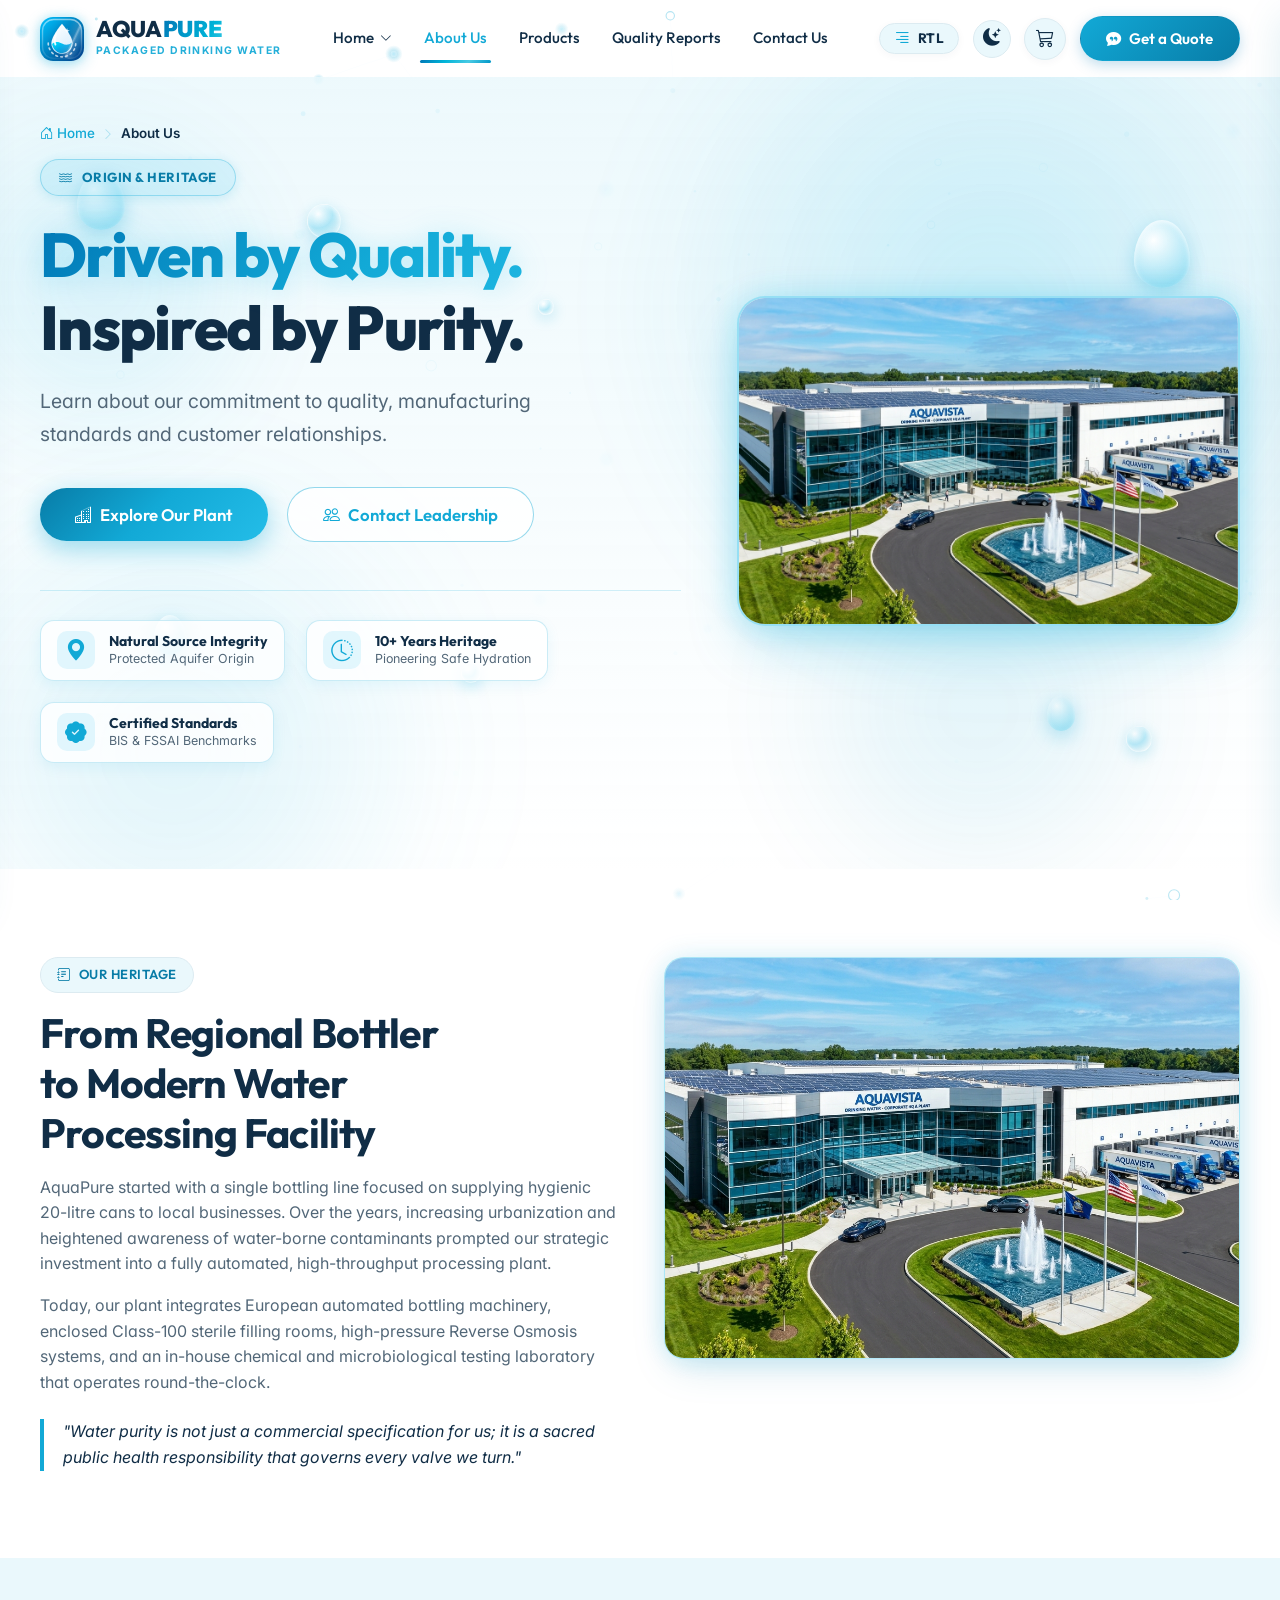
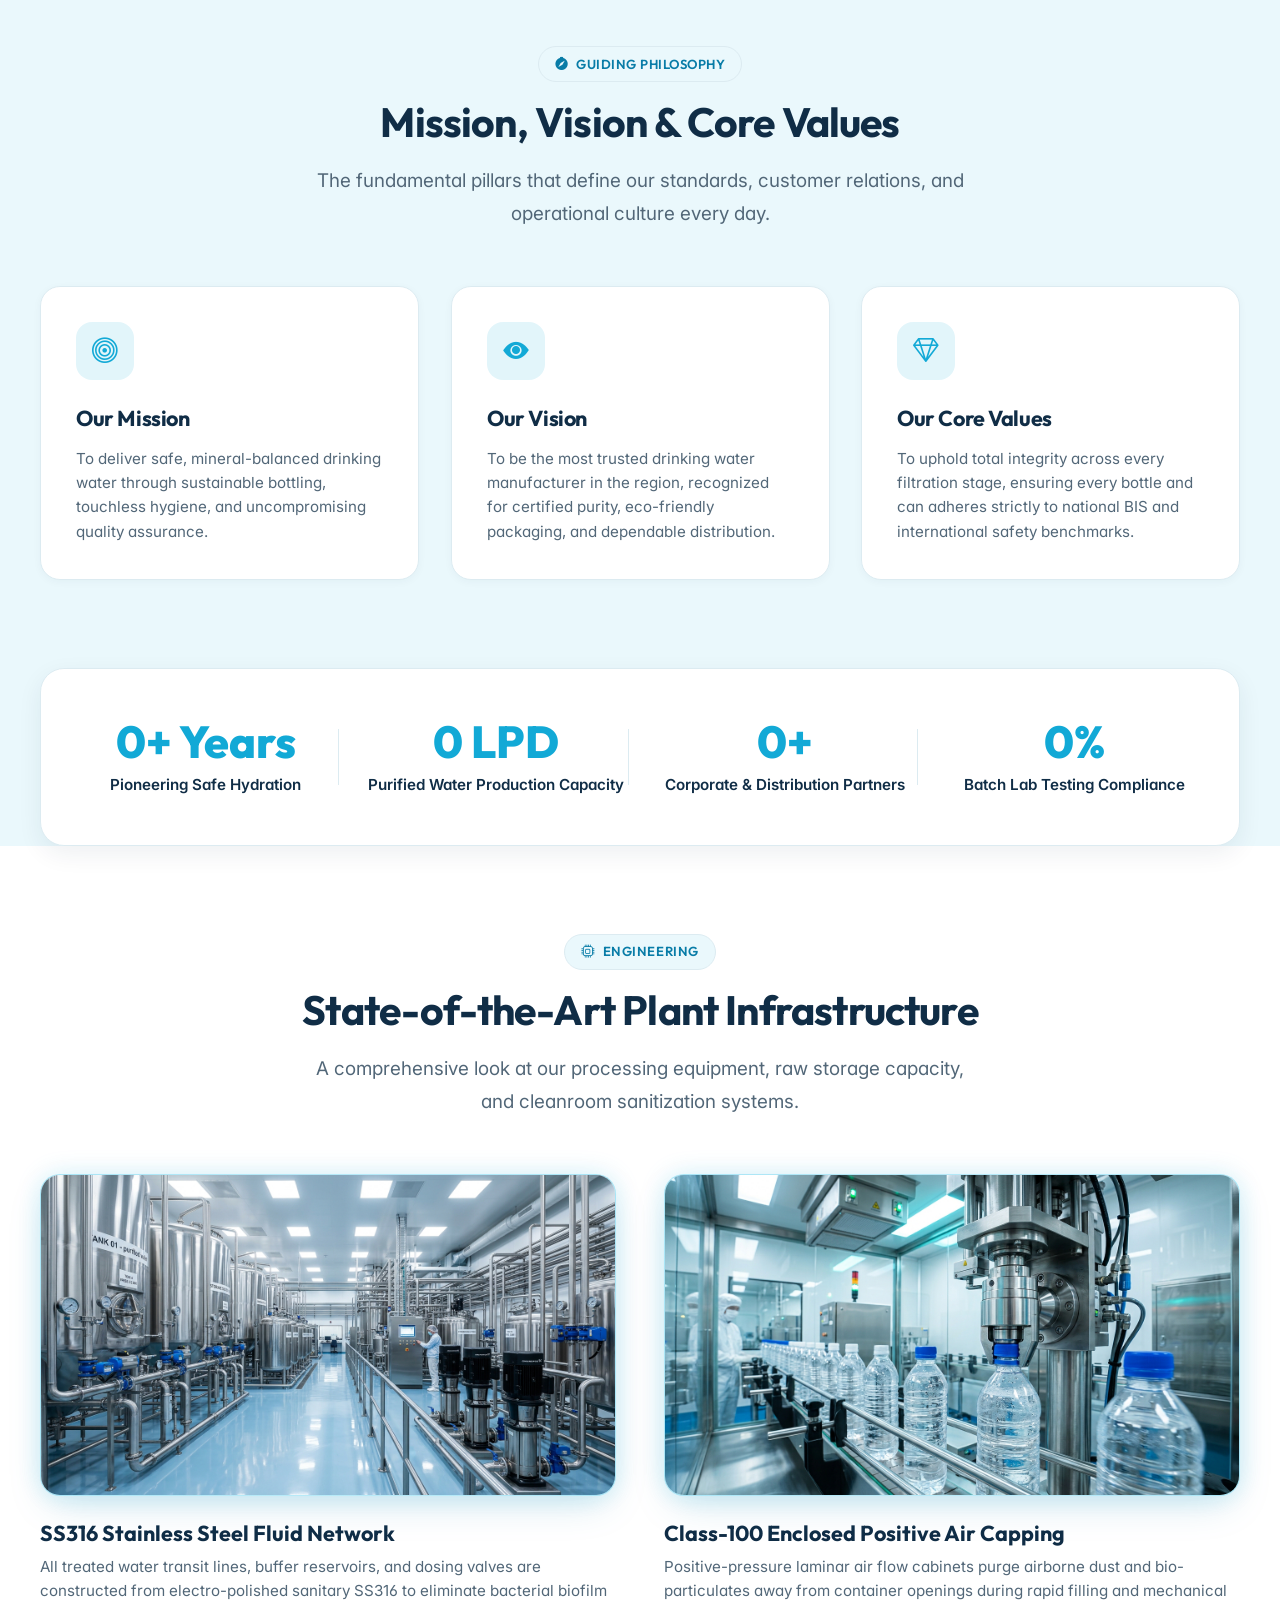
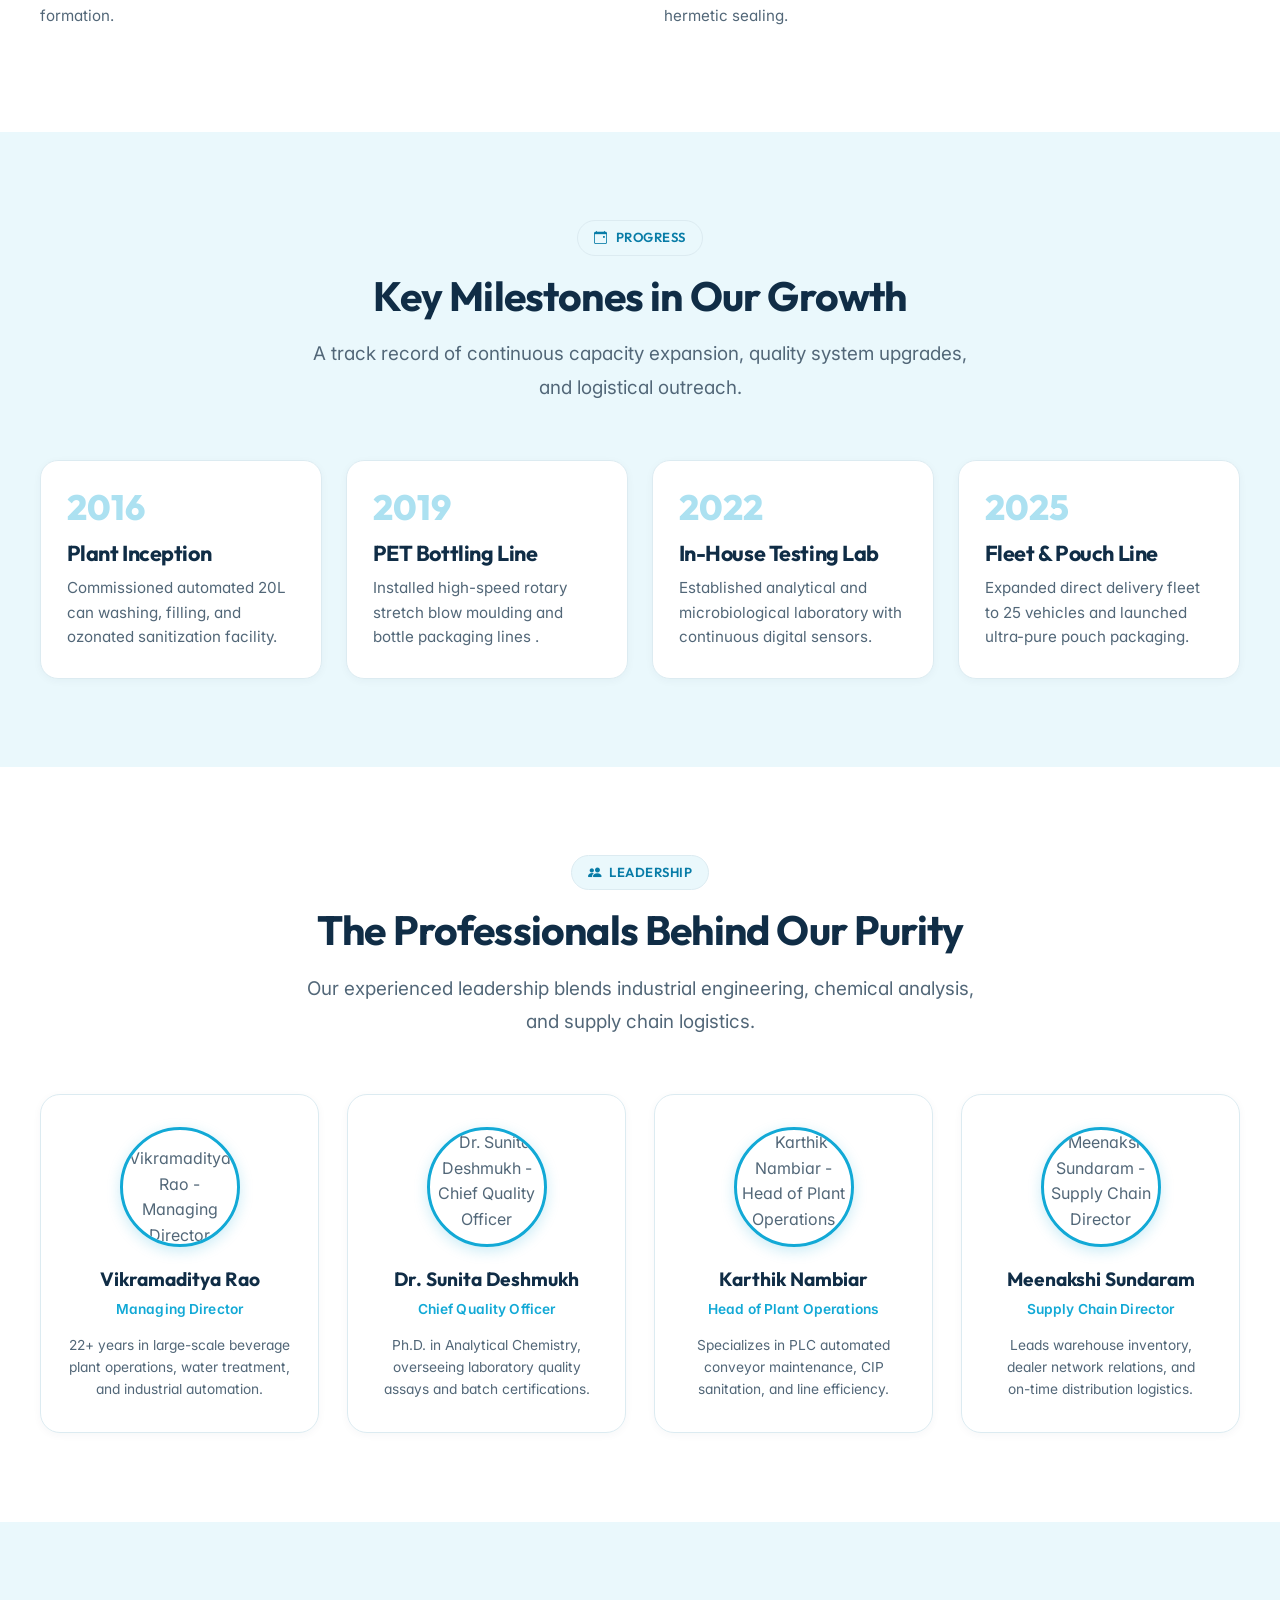
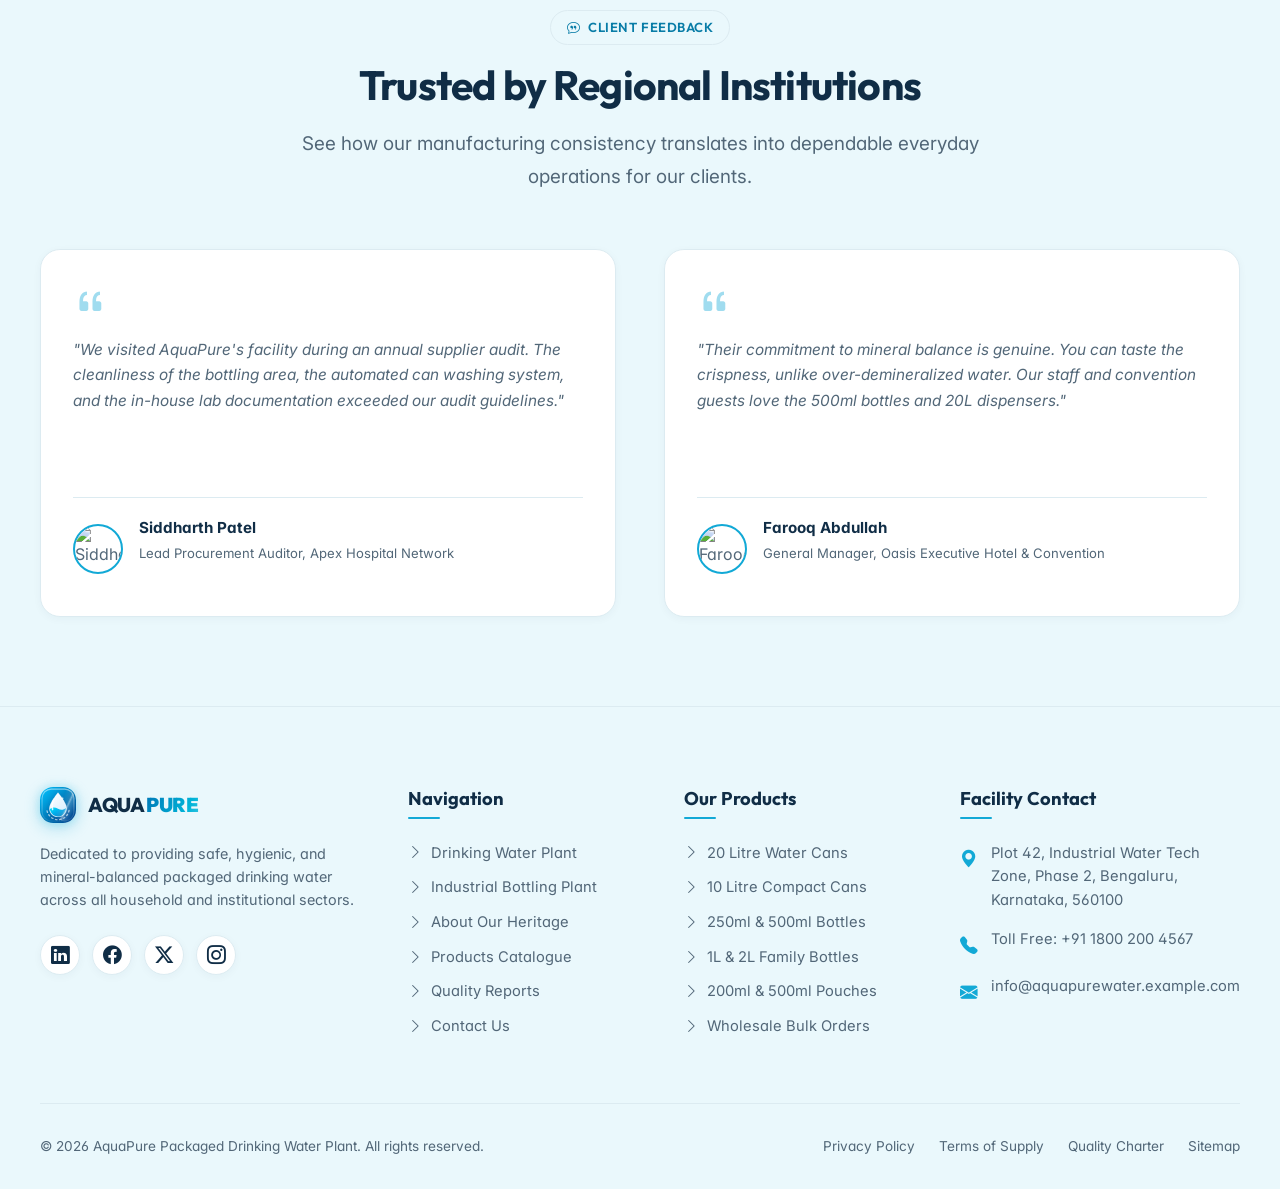
==== about.html @ 3aa9e53b "Initial commit - Packaged Drinking Water Plant" ====
<!DOCTYPE html>
<html lang="en" dir="ltr" data-theme="light">
<head>
  <!-- Character Encoding & Responsive Viewport -->
  <meta charset="UTF-8">
  <meta name="viewport" content="width=device-width, initial-scale=1.0">

  <!-- Primary Meta Tags -->
  <title>About Us | AquaPure Packaged Drinking Water Plant & Leadership</title>
  <meta name="title" content="About Us | AquaPure Packaged Drinking Water Plant & Leadership">
  <meta name="description" content="Learn about AquaPure's journey, commitment to pure water, our leadership team, advanced plant infrastructure, and certified quality standards.">
  <meta name="keywords" content="about aquapure, drinking water plant story, water purification infrastructure, water quality team, water bottling company">
  <meta name="author" content="AquaPure Packaged Drinking Water">
  <meta name="robots" content="index, follow, max-image-preview:large, max-snippet:-1, max-video-preview:-1">
  <meta name="theme-color" content="#0077b6">

  <!-- Canonical URL -->
  <link rel="canonical" href="https://www.aquapurewater.example.com/about.html">

  <!-- Favicon & Icons -->
  <link rel="icon" type="image/svg+xml" href="assets/images/logo-icon.svg">
  <link rel="apple-touch-icon" href="assets/images/logo-icon.svg">

  <!-- Resource Hints for Performance Optimization -->
  <link rel="preconnect" href="https://cdn.jsdelivr.net" crossorigin>
  <link rel="preconnect" href="https://images.unsplash.com" crossorigin>
  <link rel="dns-prefetch" href="https://cdn.jsdelivr.net">
  <link rel="dns-prefetch" href="https://images.unsplash.com">

  <!-- Open Graph / Facebook Protocol -->
  <meta property="og:type" content="website">
  <meta property="og:site_name" content="AquaPure">
  <meta property="og:locale" content="en_US">
  <meta property="og:url" content="https://www.aquapurewater.example.com/about.html">
  <meta property="og:title" content="About Us | AquaPure Packaged Drinking Water Plant">
  <meta property="og:description" content="Discover our history, mission, leadership, and state-of-the-art water purification facility.">
  <meta property="og:image" content="assets/images/protected-aquifer-origin.jpg">
  <meta property="og:image:width" content="1200">
  <meta property="og:image:height" content="630">
  <meta property="og:image:alt" content="AquaPure Plant Leadership and Purification Facility">

  <!-- Twitter Card Protocol -->
  <meta name="twitter:card" content="summary_large_image">
  <meta name="twitter:site" content="@AquaPureWater">
  <meta name="twitter:title" content="About Us | AquaPure Packaged Drinking Water Plant">
  <meta name="twitter:description" content="Discover our history, mission, leadership, and state-of-the-art water purification facility.">
  <meta name="twitter:image" content="assets/images/protected-aquifer-origin.jpg">
  <meta name="twitter:image:alt" content="AquaPure Plant Leadership and Purification Facility">

  <!-- Bootstrap Icons CDN -->
  <link rel="stylesheet" href="https://cdn.jsdelivr.net/npm/bootstrap-icons@1.11.3/font/bootstrap-icons.min.css">

    <!-- Google Fonts: Outfit & Plus Jakarta Sans -->
  <link rel="preconnect" href="https://fonts.googleapis.com">
  <link rel="preconnect" href="https://fonts.gstatic.com" crossorigin>
  <link rel="stylesheet" href="https://fonts.googleapis.com/css2?family=Inter:wght@400;500;600;700&family=Outfit:wght@400;500;600;700;800;900&family=Plus+Jakarta+Sans:wght@400;500;600;700;800&display=swap">

  <!-- Custom Stylesheets -->
  <link rel="stylesheet" href="assets/css/themes.css">
  <link rel="stylesheet" href="assets/css/style.css?v=4.7">
  <link rel="stylesheet" href="assets/css/typography.css">
  <link rel="stylesheet" href="assets/css/animations.css">
  <link rel="stylesheet" href="assets/css/hero-animations.css?v=2.5">
  <link rel="stylesheet" href="assets/css/responsive.css?v=3.5">
  <link rel="stylesheet" href="assets/css/background-particles.css">

  <!-- Schema.org JSON-LD Structured Data Graph -->
  <script type="application/ld+json">
  {
    "@context": "https://schema.org",
    "@graph": [
      {
        "@type": "AboutPage",
        "@id": "https://www.aquapurewater.example.com/about.html#webpage",
        "url": "https://www.aquapurewater.example.com/about.html",
        "name": "About AquaPure Packaged Drinking Water Plant",
        "description": "AquaPure corporate history, water purification values, leadership team, and plant infrastructure.",
        "mainEntity": {
          "@type": "Organization",
          "name": "AquaPure Packaged Drinking Water Plant",
          "url": "https://www.aquapurewater.example.com",
          "foundingDate": "2018",
          "telephone": "+91-98765-43210"
        }
      },
      {
        "@type": "BreadcrumbList",
        "itemListElement": [
          {
            "@type": "ListItem",
            "position": 1,
            "name": "Home",
            "item": "https://www.aquapurewater.example.com/index.html"
          },
          {
            "@type": "ListItem",
            "position": 2,
            "name": "About Us",
            "item": "https://www.aquapurewater.example.com/about.html"
          }
        ]
      }
    ]
  }
  </script>
</head>
<body>

  <!-- Accessible Skip Link -->
  <a href="#mainContent" class="skip-to-content">Skip to main content</a>

  <!-- Premium Animated Water & Floating Dot Background Canvas -->
  <canvas id="bgParticlesCanvas" class="bg-particles-canvas" aria-hidden="true"></canvas>

  <!-- Sticky Header & Navigation -->
  <header class="site-header" id="siteHeader">
    <div class="container navbar">
      <!-- Brand Logo -->
      <a href="index.html" class="brand-logo" aria-label="AquaPure Home">
        <img src="assets/images/logo-icon.svg" alt="AquaPure Logo" class="brand-logo-emblem" width="44" height="44" decoding="async">
        <div class="brand-text">
          <span class="brand-name">AQUA<span>PURE</span></span>
          <span class="brand-tagline">PACKAGED DRINKING WATER</span>
        </div>
      </a>

      <!-- Desktop Navigation Menu -->
      <nav aria-label="Primary Navigation">
        <ul class="nav-menu">
          <li class="nav-item dropdown">
            <a href="index.html" class="nav-link dropdown-toggle" aria-haspopup="true" aria-expanded="false">
              Home <i class="bi bi-chevron-down"></i>
            </a>
            <ul class="dropdown-menu">
              <li>
                <a href="index.html" class="dropdown-item">
                  <i class="bi bi-droplet-fill"></i> Drinking Water Plant
                </a>
              </li>
              <li>
                <a href="home-2.html" class="dropdown-item">
                  <i class="bi bi-building-gear"></i> Industrial Bottling Plant
                </a>
              </li>
            </ul>
          </li>
          <li class="nav-item"><a href="about.html" class="nav-link active">About Us</a></li>
          <li class="nav-item">
            <a href="products.html" class="nav-link">Products</a>
          </li>
          <li class="nav-item"><a href="quality-reports.html" class="nav-link">Quality Reports</a></li>
          <li class="nav-item"><a href="contact.html" class="nav-link">Contact Us</a></li>
        </ul>
      </nav>

      <!-- Nav Controls: Theme, Language, Get a Quote -->
      <div class="nav-actions">
                        <!-- RTL Direction Toggle Button -->
        <button type="button" class="rtl-toggle-btn" aria-label="Toggle Direction: Right to Left (RTL)" title="Right to Left (RTL)">
          <i class="bi bi-text-right dir-icon"></i>
          <span class="dir-label">RTL</span>
        </button>

        <button type="button" class="theme-toggle-btn" aria-label="Toggle Theme" title="Toggle Light/Dark Theme">
          <i class="bi bi-moon-stars-fill"></i>
        </button>

        <!-- Cart Button -->
        <button type="button" class="cart-btn" id="cartToggleBtn" aria-label="View Shopping Cart" title="Shopping Cart">
          <i class="bi bi-cart3"></i>
          <span class="cart-badge">0</span>
        </button>

        <button type="button" class="btn btn-primary" data-modal-open="#quoteModal">
          <i class="bi bi-chat-quote-fill"></i> Get a Quote
        </button>

        <button type="button" class="mobile-nav-toggle" aria-label="Open Navigation Menu" aria-expanded="false">
          <i class="bi bi-list"></i>
        </button>
      </div>
    </div>
  </header>

  <!-- Mobile Navigation Drawer Overlay -->
  <div class="mobile-drawer-overlay"></div>

  <!-- Mobile Drawer -->
  <aside class="mobile-drawer" aria-label="Mobile Navigation Drawer">
    <div class="mobile-drawer-header">
      <div class="brand-logo">
        <img src="assets/images/logo-icon.svg" alt="AquaPure Logo" class="brand-logo-emblem" width="34" height="34" style="width:34px; height:34px;" decoding="async">
        <span class="brand-name" style="font-size:1.15rem;">AQUA<span>PURE</span></span>
      </div>
      <button type="button" class="close-drawer-btn" aria-label="Close Navigation Menu"><i class="bi bi-x-lg"></i></button>
    </div>

    <ul class="mobile-menu-list">
      <li>
        <a href="#" class="mobile-nav-link mobile-submenu-toggle">
          Home <i class="bi bi-chevron-down"></i>
        </a>
        <ul class="mobile-submenu">
          <li class="mobile-submenu-item"><a href="index.html">Drinking Water Plant</a></li>
          <li class="mobile-submenu-item"><a href="home-2.html">Industrial Bottling Plant</a></li>
        </ul>
      </li>
      <li><a href="about.html" class="mobile-nav-link active">About Us</a></li>
      <li><a href="products.html" class="mobile-nav-link">Products</a></li>
      <li><a href="quality-reports.html" class="mobile-nav-link">Quality Reports</a></li>
      <li><a href="contact.html" class="mobile-nav-link">Contact Us</a></li>
    </ul>

    <div class="mobile-drawer-footer">
      <button type="button" class="btn btn-primary" data-modal-open="#quoteModal" style="width:100%;">
        <i class="bi bi-chat-quote-fill"></i> Request Quote
      </button>
    </div>
  </aside>

  <!-- MAIN CONTENT -->
  <main id="mainContent">

    <!-- About Hero Banner -->
    <section class="hero-section" aria-label="About Us Header">
      <!-- Water Droplets floating background -->
      <div class="hero-droplets-bg" aria-hidden="true">
        <div class="droplet droplet-1"></div>
        <div class="droplet droplet-2"></div>
        <div class="droplet droplet-3"></div>
        <div class="droplet droplet-4"></div>
      </div>
      <div class="container hero-grid">
        <div class="hero-content reveal-left">
          <nav class="breadcrumb-nav" aria-label="Breadcrumb">
            <ol class="breadcrumb-list">
              <li class="breadcrumb-item"><a href="index.html"><i class="bi bi-house-door" aria-hidden="true"></i> Home</a></li>
              <li class="breadcrumb-separator" aria-hidden="true"><i class="bi bi-chevron-right"></i></li>
              <li class="breadcrumb-item" aria-current="page">About Us</li>
            </ol>
          </nav>

          <div class="badge-pill">
            <i class="bi bi-water"></i> Origin &amp; Heritage
          </div>
          <h1 class="hero-title">
            <span class="aqua-gradient">Driven by Quality.&lrm;</span><br>
            Inspired by Purity.&lrm;
          </h1>
          <p class="hero-description">
            Learn about our commitment to quality, manufacturing standards and customer relationships.&lrm;
          </p>

          <div class="hero-actions">
            <a href="#plantInfrastructure" class="btn btn-primary btn-lg">
              <i class="bi bi-buildings"></i> Explore Our Plant
            </a>
            <a href="contact.html" class="btn btn-outline btn-lg">
              <i class="bi bi-people"></i> Contact Leadership
            </a>
          </div>

          <div class="hero-badges-row">
            <div class="hero-badge-item">
              <i class="bi bi-geo-alt-fill"></i>
              <div class="hero-badge-text">
                <strong>Natural Source Integrity</strong>
                <span>Protected Aquifer Origin</span>
              </div>
            </div>
            <div class="hero-badge-item">
              <i class="bi bi-clock-history"></i>
              <div class="hero-badge-text">
                <strong>10+ Years Heritage</strong>
                <span>Pioneering Safe Hydration</span>
              </div>
            </div>
            <div class="hero-badge-item">
              <i class="bi bi-patch-check-fill"></i>
              <div class="hero-badge-text">
                <strong>Certified Standards</strong>
                <span>BIS &amp; FSSAI Benchmarks</span>
              </div>
            </div>
          </div>
        </div>

        <div class="hero-visual reveal-right">
          <div class="hero-visual-card">
            <img src="assets/images/modern-water-processing-facility.jpg" 
                 alt="AquaPure modern automated cleanroom water purification and production facility" 
                 class="hero-img" 
                 width="600" 
                 height="460" 
                 loading="eager" 
                 fetchpriority="high" 
                 decoding="async">
          </div>
        </div>
      </div>
    </section>

    <!-- Company Story & History -->
    <section class="section" aria-label="Our Story">
      <div class="container">
        <div class="grid-2">
          <div class="reveal-left">
            <div class="badge-pill">
              <i class="bi bi-journal-text"></i> Our Heritage
            </div>
            <h2 class="section-title">From Regional Bottler to Modern Water Processing Facility</h2>
            <p>
              AquaPure started with a single bottling line focused on supplying hygienic 20-litre cans to local businesses. Over the years, increasing urbanization and heightened awareness of water-borne contaminants prompted our strategic investment into a fully automated, high-throughput processing plant.
            </p>
            <p>
              Today, our plant integrates European automated bottling machinery, enclosed Class-100 sterile filling rooms, high-pressure Reverse Osmosis systems, and an in-house chemical and microbiological testing laboratory that operates round-the-clock.
            </p>
            <div style="border-inline-start:4px solid var(--primary-blue); padding-inline-start:1.2rem; margin-top:1.5rem; font-style:italic; color:var(--heading);">
              "Water purity is not just a commercial specification for us; it is a sacred public health responsibility that governs every valve we turn."
            </div>
          </div>

          <div class="reveal-right">
            <div class="img-glow-card">
              <img src="assets/images/modern-water-processing-facility.jpg" 
                   alt="AquaPure modern automated water processing plant facility and distribution headquarters" 
                   loading="lazy" 
                   style="width:100%; height:400px; object-fit:cover; object-position:center;" decoding="async">
            </div>
          </div>
        </div>
      </div>
    </section>

    <!-- Mission, Vision & Core Values -->
    <section class="section section-secondary" aria-label="Mission and Values">
      <div class="container">
        <div class="section-title-wrap">
          <div class="badge-pill">
            <i class="bi bi-compass-fill"></i> Guiding Philosophy
          </div>
          <h2 class="section-title">Mission, Vision & Core Values</h2>
          <p class="section-subtitle">
            The fundamental pillars that define our standards, customer relations, and operational culture every day.
          </p>
        </div>

        <div class="grid-3">
          <div class="card reveal-up">
            <div class="card-icon"><i class="bi bi-bullseye"></i></div>
            <h3 class="card-title">Our Mission</h3>
            <p class="card-desc">To deliver safe, mineral-balanced drinking water through sustainable bottling, touchless hygiene, and uncompromising quality assurance.</p>
          </div>
          <div class="card reveal-up">
            <div class="card-icon"><i class="bi bi-eye-fill"></i></div>
            <h3 class="card-title">Our Vision</h3>
            <p class="card-desc">To be the most trusted drinking water manufacturer in the region, recognized for certified purity, eco-friendly packaging, and dependable distribution.</p>
          </div>
          <div class="card reveal-up">
            <div class="card-icon"><i class="bi bi-gem"></i></div>
            <h3 class="card-title">Our Core Values</h3>
            <p class="card-desc">To uphold total integrity across every filtration stage, ensuring every bottle and can adheres strictly to national BIS and international safety benchmarks.</p>
          </div>
        </div>
      </div>
    </section>

    <!-- Quantitative Operational Statistics -->
    <section class="section-secondary py-50" aria-label="Operational Metrics">
      <div class="container">
        <div class="stats-strip reveal-up">
          <div class="stat-item">
            <div class="stat-number" data-count="10" data-suffix="+ Years">0+ Years</div>
            <div class="stat-label">Pioneering Safe Hydration</div>
          </div>
          <div class="stat-item">
            <div class="stat-number" data-count="250000" data-suffix=" LPD">0 LPD</div>
            <div class="stat-label">Purified Water Production Capacity</div>
          </div>
          <div class="stat-item">
            <div class="stat-number" data-count="1200" data-suffix="+">0+</div>
            <div class="stat-label">Corporate & Distribution Partners</div>
          </div>
          <div class="stat-item">
            <div class="stat-number" data-count="100" data-suffix="%">0%</div>
            <div class="stat-label">Batch Lab Testing Compliance</div>
          </div>
        </div>
      </div>
    </section>

    <!-- Manufacturing Infrastructure Showcase -->
    <section class="section" id="plantInfrastructure" aria-label="Plant Infrastructure" style="scroll-margin-top:80px;">
      <div class="container">
        <div class="section-title-wrap">
          <div class="badge-pill">
            <i class="bi bi-cpu"></i> Engineering
          </div>
          <h2 class="section-title">State-of-the-Art Plant Infrastructure</h2>
          <p class="section-subtitle">
            A comprehensive look at our processing equipment, raw storage capacity, and cleanroom sanitization systems.
          </p>
        </div>

        <div class="grid-2">
          <div class="reveal-left">
            <div class="img-glow-card" style="margin-bottom:1.5rem;">
              <img src="assets/images/ss316-sanitary-fluid-network.jpg" 
                   alt="Electro-polished SS316 stainless steel storage tanks, sanitary fluid handling pumps, and valve manifold" 
                   loading="lazy" 
                   style="width:100%; height:320px; object-fit:cover; object-position:center;" decoding="async">
            </div>
            <h3 style="font-size:1.35rem; margin-bottom:0.5rem;">SS316 Stainless Steel Fluid Network</h3>
            <p style="font-size:0.95rem; color:var(--body-text);">All treated water transit lines, buffer reservoirs, and dosing valves are constructed from electro-polished sanitary SS316 to eliminate bacterial biofilm formation.</p>
          </div>

          <div class="reveal-right">
            <div class="img-glow-card" style="margin-bottom:1.5rem;">
              <img src="assets/images/class-100-cleanroom-capping.jpg" 
                   alt="Class-100 positive-pressure laminar airflow cleanroom enclosure with robotic precision bottle capping head" 
                   loading="lazy" 
                   style="width:100%; height:320px; object-fit:cover; object-position:center;" decoding="async">
            </div>
            <h3 style="font-size:1.35rem; margin-bottom:0.5rem;">Class-100 Enclosed Positive Air Capping</h3>
            <p style="font-size:0.95rem; color:var(--body-text);">Positive-pressure laminar air flow cabinets purge airborne dust and bio-particulates away from container openings during rapid filling and mechanical hermetic sealing.</p>
          </div>
        </div>
      </div>
    </section>

    <!-- Company Milestones Timeline -->
    <section class="section section-secondary" aria-label="Company Milestones">
      <div class="container">
        <div class="section-title-wrap">
          <div class="badge-pill">
            <i class="bi bi-calendar-event"></i> Progress
          </div>
          <h2 class="section-title">Key Milestones in Our Growth</h2>
          <p class="section-subtitle">
            A track record of continuous capacity expansion, quality system upgrades, and logistical outreach.
          </p>
        </div>

        <div class="process-grid milestone-grid">
          <div class="process-card reveal-up">
            <div class="process-number">2016</div>
            <h4>Plant Inception</h4>
            <p>Commissioned automated 20L can washing, filling, and ozonated sanitization facility.</p>
          </div>
          <div class="process-card reveal-up">
            <div class="process-number">2019</div>
            <h4>PET Bottling Line</h4>
            <p>Installed high-speed rotary stretch blow moulding and bottle packaging lines .</p>
          </div>
          <div class="process-card reveal-up">
            <div class="process-number">2022</div>
            <h4>In-House Testing Lab</h4>
            <p>Established analytical and microbiological laboratory with continuous digital sensors.</p>
          </div>
          <div class="process-card reveal-up">
            <div class="process-number">2025</div>
            <h4>Fleet & Pouch Line</h4>
            <p>Expanded direct delivery fleet to 25 vehicles and launched ultra-pure pouch packaging.</p>
          </div>
        </div>
      </div>
    </section>

    <!-- Management & Leadership Team Profiles -->
    <section class="section" aria-label="Leadership Team">
      <div class="container">
        <div class="section-title-wrap">
          <div class="badge-pill">
            <i class="bi bi-people-fill"></i> Leadership
          </div>
          <h2 class="section-title">The Professionals Behind Our Purity</h2>
          <p class="section-subtitle">
            Our experienced leadership blends industrial engineering, chemical analysis, and supply chain logistics.
          </p>
        </div>

        <div class="grid-4">
          <!-- Leader 1 -->
          <div class="card reveal-up" style="text-align:center; padding:2rem 1.35rem;">
            <div style="width:120px; height:120px; border-radius:50%; overflow:hidden; margin-inline:auto; margin-bottom:1.25rem; border:3px solid var(--primary-blue); box-shadow:0 4px 14px rgba(18, 169, 214, 0.22); flex-shrink:0;">
              <img src="https://images.unsplash.com/photo-1560250097-0b93528c311a?auto=format&fit=crop&w=400&q=80" 
                   alt="Vikramaditya Rao - Managing Director" 
                   style="width:100%; height:100%; object-fit:cover;" 
                   loading="lazy" decoding="async">
            </div>
            <h3 style="font-size:1.2rem; font-weight:700; margin-bottom:0.35rem; line-height:1.25; min-height:1.5rem;">Vikramaditya Rao</h3>
            <span style="font-size:0.86rem; color:var(--primary-blue); font-weight:600; display:flex; align-items:center; justify-content:center; min-height:1.5rem; margin-bottom:0.85rem; letter-spacing:0.01em;">Managing Director</span>
            <p style="font-size:0.86rem; line-height:1.6; color:var(--body-text); margin:0; text-wrap:balance;">22+ years in large-scale beverage plant operations, water treatment, and industrial automation.</p>
          </div>

          <!-- Leader 2 -->
          <div class="card reveal-up" style="text-align:center; padding:2rem 1.35rem;">
            <div style="width:120px; height:120px; border-radius:50%; overflow:hidden; margin-inline:auto; margin-bottom:1.25rem; border:3px solid var(--primary-blue); box-shadow:0 4px 14px rgba(18, 169, 214, 0.22); flex-shrink:0;">
              <img src="https://images.unsplash.com/photo-1573497019940-1c28c88b4f3e?auto=format&fit=crop&w=400&q=80" 
                   alt="Dr. Sunita Deshmukh - Chief Quality Officer" 
                   style="width:100%; height:100%; object-fit:cover;" 
                   loading="lazy" decoding="async">
            </div>
            <h3 style="font-size:1.2rem; font-weight:700; margin-bottom:0.35rem; line-height:1.25; min-height:1.5rem;">Dr. Sunita Deshmukh</h3>
            <span style="font-size:0.86rem; color:var(--primary-blue); font-weight:600; display:flex; align-items:center; justify-content:center; min-height:1.5rem; margin-bottom:0.85rem; letter-spacing:0.01em;">Chief Quality Officer</span>
            <p style="font-size:0.86rem; line-height:1.6; color:var(--body-text); margin:0; text-wrap:balance;">Ph.D. in Analytical Chemistry, overseeing laboratory quality assays and batch certifications.</p>
          </div>

          <!-- Leader 3 -->
          <div class="card reveal-up" style="text-align:center; padding:2rem 1.35rem;">
            <div style="width:120px; height:120px; border-radius:50%; overflow:hidden; margin-inline:auto; margin-bottom:1.25rem; border:3px solid var(--primary-blue); box-shadow:0 4px 14px rgba(18, 169, 214, 0.22); flex-shrink:0;">
              <img src="https://images.unsplash.com/photo-1519085360753-af0119f7cbe7?auto=format&fit=crop&w=400&q=80" 
                   alt="Karthik Nambiar - Head of Plant Operations" 
                   style="width:100%; height:100%; object-fit:cover;" 
                   loading="lazy" decoding="async">
            </div>
            <h3 style="font-size:1.2rem; font-weight:700; margin-bottom:0.35rem; line-height:1.25; min-height:1.5rem;">Karthik Nambiar</h3>
            <span style="font-size:0.86rem; color:var(--primary-blue); font-weight:600; display:flex; align-items:center; justify-content:center; min-height:1.5rem; margin-bottom:0.85rem; letter-spacing:0.01em;">Head of Plant Operations</span>
            <p style="font-size:0.86rem; line-height:1.6; color:var(--body-text); margin:0; text-wrap:balance;">Specializes in PLC automated conveyor maintenance, CIP sanitation, and line efficiency.</p>
          </div>

          <!-- Leader 4 -->
          <div class="card reveal-up" style="text-align:center; padding:2rem 1.35rem;">
            <div style="width:120px; height:120px; border-radius:50%; overflow:hidden; margin-inline:auto; margin-bottom:1.25rem; border:3px solid var(--primary-blue); box-shadow:0 4px 14px rgba(18, 169, 214, 0.22); flex-shrink:0;">
              <img src="https://images.unsplash.com/photo-1580489944761-15a19d654956?auto=format&fit=crop&w=400&q=80" 
                   alt="Meenakshi Sundaram - Supply Chain Director" 
                   style="width:100%; height:100%; object-fit:cover;" 
                   loading="lazy" decoding="async">
            </div>
            <h3 style="font-size:1.2rem; font-weight:700; margin-bottom:0.35rem; line-height:1.25; min-height:1.5rem;">Meenakshi Sundaram</h3>
            <span style="font-size:0.86rem; color:var(--primary-blue); font-weight:600; display:flex; align-items:center; justify-content:center; min-height:1.5rem; margin-bottom:0.85rem; letter-spacing:0.01em;">Supply Chain Director</span>
            <p style="font-size:0.86rem; line-height:1.6; color:var(--body-text); margin:0; text-wrap:balance;">Leads warehouse inventory, dealer network relations, and on-time distribution logistics.</p>
          </div>
        </div>
      </div>
    </section>

    <!-- Customer Testimonials -->
    <section class="section section-secondary" aria-label="Customer Testimonials">
      <div class="container">
        <div class="section-title-wrap">
          <div class="badge-pill">
            <i class="bi bi-chat-quote"></i> Client Feedback
          </div>
          <h2 class="section-title">Trusted by Regional Institutions</h2>
          <p class="section-subtitle">
            See how our manufacturing consistency translates into dependable everyday operations for our clients.
          </p>
        </div>

        <div class="grid-2">
          <div class="testimonial-card reveal-up">
            <i class="bi bi-quote quote-icon"></i>
            <p class="testimonial-text">
              "We visited AquaPure's facility during an annual supplier audit. The cleanliness of the bottling area, the automated can washing system, and the in-house lab documentation exceeded our audit guidelines."
            </p>
            <div class="testimonial-author">
              <img src="https://images.unsplash.com/photo-1500648767791-00dcc994a43e?auto=format&fit=crop&w=200&q=80" 
                   alt="Siddharth Patel - Lead Procurement Auditor" 
                   class="author-avatar" 
                   loading="lazy" decoding="async">
              <div class="author-info">
                <strong>Siddharth Patel</strong>
                <span>Lead Procurement Auditor, Apex Hospital Network</span>
              </div>
            </div>
          </div>

          <div class="testimonial-card reveal-up">
            <i class="bi bi-quote quote-icon"></i>
            <p class="testimonial-text">
              "Their commitment to mineral balance is genuine. You can taste the crispness, unlike over-demineralized water. Our staff and convention guests love the 500ml bottles and 20L dispensers."
            </p>
            <div class="testimonial-author">
              <img src="https://images.unsplash.com/photo-1472099645785-5658abf4ff4e?auto=format&fit=crop&w=200&q=80" 
                   alt="Farooq Abdullah - General Manager" 
                   class="author-avatar" 
                   loading="lazy" decoding="async">
              <div class="author-info">
                <strong>Farooq Abdullah</strong>
                <span>General Manager, Oasis Executive Hotel & Convention</span>
              </div>
            </div>
          </div>
        </div>
      </div>
    </section>
  </main>

  <!-- Reusable Site Footer -->
  <footer class="site-footer">
    <div class="container">
      <div class="footer-grid">
        <div class="footer-col">
          <a href="index.html" class="brand-logo" style="margin-bottom:1.2rem;">
            <img src="assets/images/logo-icon.svg" alt="AquaPure Logo" class="brand-logo-emblem" width="36" height="36" style="width:36px; height:36px;" decoding="async">
            <span class="brand-name" style="font-size:1.25rem;">AQUA<span>PURE</span></span>
          </a>
          <p style="font-size:0.9rem; line-height:1.6; margin-bottom:1.5rem;">
            Dedicated to providing safe, hygienic, and mineral-balanced packaged drinking water across all household and institutional sectors.
          </p>
          <div class="footer-social-links">
            <a href="https://www.linkedin.com" target="_blank" rel="noopener noreferrer" class="social-icon-btn linkedin" aria-label="LinkedIn" title="Follow us on LinkedIn"><i class="bi bi-linkedin"></i></a>
            <a href="https://www.facebook.com" target="_blank" rel="noopener noreferrer" class="social-icon-btn facebook" aria-label="Facebook" title="Follow us on Facebook"><i class="bi bi-facebook"></i></a>
            <a href="https://x.com" target="_blank" rel="noopener noreferrer" class="social-icon-btn x" aria-label="X (Twitter)" title="Follow us on X"><i class="bi bi-twitter-x"></i></a>
            <a href="https://www.instagram.com" target="_blank" rel="noopener noreferrer" class="social-icon-btn instagram" aria-label="Instagram" title="Follow us on Instagram"><i class="bi bi-instagram"></i></a>
          </div>
        </div>

        <div class="footer-col">
          <h4>Navigation</h4>
          <ul class="footer-links">
            <li><a href="index.html"><i class="bi bi-chevron-right"></i> Drinking Water Plant</a></li>
            <li><a href="home-2.html"><i class="bi bi-chevron-right"></i> Industrial Bottling Plant</a></li>
            <li><a href="about.html"><i class="bi bi-chevron-right"></i> About Our Heritage</a></li>
            <li><a href="products.html"><i class="bi bi-chevron-right"></i> Products Catalogue</a></li>
            <li><a href="quality-reports.html"><i class="bi bi-chevron-right"></i> Quality Reports</a></li>
            <li><a href="contact.html"><i class="bi bi-chevron-right"></i> Contact Us</a></li>
          </ul>
        </div>

        <div class="footer-col">
          <h4>Our Products</h4>
          <ul class="footer-links">
            <li><a href="water-cans.html#can20L"><i class="bi bi-chevron-right"></i> 20 Litre Water Cans</a></li>
            <li><a href="water-cans.html#can10L"><i class="bi bi-chevron-right"></i> 10 Litre Compact Cans</a></li>
            <li><a href="water-bottles.html#bottles250-500"><i class="bi bi-chevron-right"></i> 250ml &amp; 500ml Bottles</a></li>
            <li><a href="water-bottles.html#bottles1L-2L"><i class="bi bi-chevron-right"></i> 1L &amp; 2L Family Bottles</a></li>
            <li><a href="water-pouches.html#pouchesSection"><i class="bi bi-chevron-right"></i> 200ml &amp; 500ml Pouches</a></li>
            <li><a href="contact.html#distributorForm"><i class="bi bi-chevron-right"></i> Wholesale Bulk Orders</a></li>
          </ul>
        </div>

        <div class="footer-col">
          <h4>Facility Contact</h4>
          <ul class="footer-contact-list">
            <li class="footer-contact-item">
              <i class="bi bi-geo-alt-fill"></i>
              <span>Plot 42, Industrial Water Tech Zone, Phase 2, Bengaluru, Karnataka, 560100</span>
            </li>
            <li class="footer-contact-item">
              <i class="bi bi-telephone-fill"></i>
              <span>Toll Free: +91 1800 200 4567</span>
            </li>
            <li class="footer-contact-item">
              <i class="bi bi-envelope-fill"></i>
              <span>info@aquapurewater.example.com</span>
            </li>
          </ul>
        </div>
      </div>

      <div class="footer-bottom">
        <div>&copy; 2026 AquaPure Packaged Drinking Water Plant. All rights reserved.</div>
        <div class="footer-legal-links">
          <a href="privacy-policy.html">Privacy Policy</a>
          <a href="terms.html">Terms of Supply</a>
          <a href="quality-reports.html#qualityCharter">Quality Charter</a>
          <a href="products.html">Sitemap</a>
        </div>
      </div>
    </div>
  </footer>

  <!-- Floating Back to Top Button -->
  <button type="button" class="back-to-top" aria-label="Back to Top"><i class="bi bi-arrow-up"></i></button>

  <!-- Quote Request Modal -->
  <div class="modal-overlay" id="quoteModal" role="dialog" aria-modal="true" aria-labelledby="modalTitle">
    <div class="modal-card">
      <button type="button" class="modal-close-btn" data-modal-close aria-label="Close Modal"><i class="bi bi-x-lg"></i></button>
      <div class="modal-header">
        <div class="badge-pill" style="margin-bottom:0.4rem;"><i class="bi bi-chat-quote-fill"></i> Quick Request</div>
        <h3 class="modal-title" id="modalTitle">Request Quote</h3>
        <p style="font-size:0.88rem; color:var(--body-text); margin:0;">Submit your details to receive an itemized quote.</p>
      </div>

      <form class="validated-form" novalidate>
        <div class="form-alert success" role="alert"><i class="bi bi-check-circle-fill"></i> <span>Request logged! Note: Backend integration required for email dispatch.</span></div>
        <div class="form-alert error" role="alert"><i class="bi bi-exclamation-triangle-fill"></i> <span>Please check the required fields.</span></div>

        <div class="form-group">
          <label class="form-label" for="aboutQuoteName">Full Name <span class="required-star">*</span></label>
          <input type="text" id="aboutQuoteName" class="form-control" placeholder="Your Full Name" required>
          <div class="invalid-feedback">Full name is required.</div>
        </div>

        <div class="form-group">
          <label class="form-label" for="aboutQuotePhone">Phone (10 Digits) <span class="required-star">*</span></label>
          <input type="tel" id="aboutQuotePhone" name="phone" class="form-control" placeholder="10-digit Mobile Number" required>
          <div class="invalid-feedback">Valid 10-digit Indian phone is required.</div>
        </div>

        <div class="form-group">
          <label class="form-label" for="aboutQuoteProduct">Product</label>
          <select id="aboutQuoteProduct" class="form-control">
            <option value="Water Cans">Water Cans (20L / 10L)</option>
            <option value="Water Bottles">Water Bottles (250ml - 2L)</option>
            <option value="Water Pouches">Water Pouches (200ml / 500ml)</option>
          </select>
        </div>

        <button type="submit" class="btn btn-primary" style="width:100%;"><i class="bi bi-send-fill"></i> Send Request</button>
      </form>
    </div>
  </div>

  <!-- Scripts -->
  <script src="assets/js/theme.js?v=2.0"></script>
  <script src="assets/js/scroll-effects.js"></script>
  <script src="assets/js/animations.js"></script>
  <script src="assets/js/main.js?v=3.9"></script>
<script src="assets/js/cart.js"></script>
  <script src="assets/js/hero-animations.js" defer></script>
  <script src="assets/js/background-particles.js" defer></script>
</body>
</html>
---- assets/css/themes.css ----
/* ==========================================================================
   AQUAPURE - THEMES & DESIGN TOKENS
   Supports Light & Dark Modes + RTL/LTR Directional Logic
   ========================================================================== */

:root {
  /* LIGHT MODE (Default) */
  --bg-primary: #FFFFFF;
  --bg-secondary: #EAF8FC;
  --primary-blue: #12A9D6;
  --deep-blue: #087CA7;
  --heading: #102D46;
  --body-text: #526778;
  --card-bg: #FFFFFF;
  --border-color: #DCEBF1;
  
  /* Accent & Gradients */
  --accent-light: rgba(18, 169, 214, 0.12);
  --accent-gradient: linear-gradient(135deg, #12A9D6 0%, #087CA7 100%);
  --hero-gradient: linear-gradient(180deg, rgba(234, 248, 252, 0.85) 0%, rgba(255, 255, 255, 0.98) 100%);
  --nav-bg-scrolled: rgba(255, 255, 255, 0.92);
  --nav-border-scrolled: rgba(220, 235, 241, 0.8);
  --glass-bg: rgba(255, 255, 255, 0.75);
  --glass-border: rgba(220, 235, 241, 0.6);
  --pill-bg: #EAF8FC;
  --pill-text: #087CA7;
  
  /* Shadows */
  --shadow-sm: 0 2px 8px rgba(16, 45, 70, 0.04);
  --shadow-md: 0 8px 24px rgba(16, 45, 70, 0.07);
  --shadow-lg: 0 16px 36px rgba(8, 124, 167, 0.12);
  --shadow-hover: 0 20px 40px rgba(18, 169, 214, 0.18);
  --glow-color: rgba(18, 169, 214, 0.35);

  /* Feedback Colors */
  --color-success: #10b981;
  --color-warning: #f59e0b;
  --color-danger: #ef4444;
  --color-info: #0ea5e9;

  /* Typography */
  --font-heading: 'Outfit', -apple-system, BlinkMacSystemFont, 'Segoe UI', Roboto, sans-serif;
  --font-body: 'Plus Jakarta Sans', -apple-system, BlinkMacSystemFont, 'Segoe UI', Roboto, sans-serif;

  /* Transitions */
  --theme-transition: background-color 0.35s ease, color 0.35s ease, border-color 0.35s ease, box-shadow 0.35s ease;
}

/* DARK MODE OVERRIDES */
[data-theme="dark"] {
  --bg-primary: #081824;
  --bg-secondary: #102B3B;
  --primary-blue: #24BDE8;
  --deep-blue: #12A9D6;
  --heading: #D9F3FC;
  --body-text: #A9C4D2;
  --card-bg: #123244;
  --border-color: #254B60;

  /* Accent & Gradients */
  --accent-light: rgba(36, 189, 232, 0.15);
  --accent-gradient: linear-gradient(135deg, #24BDE8 0%, #12A9D6 100%);
  --hero-gradient: linear-gradient(180deg, rgba(16, 43, 59, 0.9) 0%, rgba(8, 24, 36, 0.98) 100%);
  --nav-bg-scrolled: rgba(8, 24, 36, 0.92);
  --nav-border-scrolled: rgba(37, 75, 96, 0.8);
  --glass-bg: rgba(18, 50, 68, 0.75);
  --glass-border: rgba(37, 75, 96, 0.6);
  --pill-bg: #102B3B;
  --pill-text: #24BDE8;

  /* Shadows */
  --shadow-sm: 0 2px 8px rgba(0, 0, 0, 0.3);
  --shadow-md: 0 8px 24px rgba(0, 0, 0, 0.4);
  --shadow-lg: 0 16px 36px rgba(0, 0, 0, 0.55);
  --shadow-hover: 0 20px 40px rgba(36, 189, 232, 0.2);
  --glow-color: rgba(36, 189, 232, 0.35);
}

/* Global Theme Transition on Root Elements */
html, body, header, nav, footer, .card, .stat-card, .process-card, .dropdown-menu, .modal-content, input, select, textarea {
  transition: var(--theme-transition);
}

/* RTL Specific Rules */
[dir="ltr"] {
  direction: ltr;
  text-align: left;
}

[dir="ltr"] body {
  direction: ltr;
  text-align: left;
}

[dir="ltr"] .process-card,
[dir="ltr"] .process-card h4,
[dir="ltr"] .process-card p,
[dir="ltr"] .process-number {
  text-align: left;
  direction: ltr;
}

[dir="ltr"] .card,
[dir="ltr"] .card-title,
[dir="ltr"] .card-desc {
  text-align: left;
  direction: ltr;
}

[dir="ltr"] .testimonial-card,
[dir="ltr"] .testimonial-text,
[dir="ltr"] .author-info,
[dir="ltr"] .author-info strong,
[dir="ltr"] .author-info span {
  text-align: left;
  direction: ltr;
}

[dir="ltr"] .quote-icon {
  transform: none;
  text-align: left;
}

[dir="rtl"] {
  direction: rtl;
  text-align: right;
}

[dir="rtl"] body {
  direction: rtl;
  text-align: right;
}

/* Process Cards Text Alignment in RTL */
[dir="rtl"] .process-card {
  direction: rtl;
  text-align: right;
}

[dir="rtl"] .process-card h4,
[dir="rtl"] .process-card p,
[dir="rtl"] .process-number {
  text-align: right;
  direction: rtl;
}

/* General Feature Cards */
[dir="rtl"] .card {
  direction: rtl;
  text-align: right;
}

[dir="rtl"] .card-title,
[dir="rtl"] .card-desc {
  text-align: right;
  direction: rtl;
}

[dir="rtl"] .card-icon {
  margin-inline-start: 0;
  margin-inline-end: auto;
}

/* Product Cards */
[dir="rtl"] .product-card {
  direction: rtl;
  text-align: right;
}

[dir="rtl"] .product-title,
[dir="rtl"] .product-description,
[dir="rtl"] .product-body {
  text-align: right;
  direction: rtl;
}

[dir="rtl"] .product-badge {
  left: auto;
  right: 1rem;
}

[dir="rtl"] .product-capacity-badge {
  right: auto;
  left: 1rem;
}

[dir="rtl"] .product-specs {
  direction: rtl;
  justify-content: flex-start;
}

[dir="rtl"] .spec-chip {
  direction: rtl;
}

[dir="rtl"] .product-footer {
  direction: rtl;
}

[dir="rtl"] .product-feature-list {
  padding-inline-start: 0;
  padding-right: 0;
  text-align: right;
}

[dir="rtl"] .product-feature-list li {
  text-align: right;
  direction: rtl;
  justify-content: flex-start;
}

/* Stat Cards */
[dir="rtl"] .stat-card {
  text-align: right;
  direction: rtl;
}

[dir="rtl"] .stat-number,
[dir="rtl"] .stat-label {
  text-align: right;
}

/* Hero Section in RTL */
[dir="rtl"] .hero-content {
  text-align: right;
  direction: rtl;
}

[dir="rtl"] .hero-title,
[dir="rtl"] .hero-subtitle,
[dir="rtl"] .hero-desc,
[dir="rtl"] .hero-description {
  text-align: right !important;
  direction: ltr !important;
  unicode-bidi: isolate !important;
  display: block;
}

[dir="rtl"] .hero-title span,
[dir="rtl"] .hero-title .aqua-gradient {
  direction: ltr !important;
  unicode-bidi: isolate !important;
  display: inline;
}

[dir="rtl"] .hero-buttons,
[dir="rtl"] .hero-actions {
  justify-content: flex-start;
  flex-direction: row-reverse;
}

/* Centered Section Titles Stay Centered */
[dir="rtl"] .section-title-wrap {
  text-align: center;
}

[dir="rtl"] .section-title-wrap .section-title,
[dir="rtl"] .section-title-wrap .section-subtitle,
[dir="rtl"] .section-title-wrap .badge-pill {
  text-align: center;
}

/* Dropdown & Navigation */
[dir="rtl"] .dropdown-menu {
  text-align: right;
}

/* Footer Alignment */
[dir="rtl"] .footer-col {
  text-align: right;
  direction: rtl;
}

[dir="rtl"] .footer-col h4,
[dir="rtl"] .footer-links,
[dir="rtl"] .footer-contact {
  text-align: right;
}

[dir="rtl"] .footer-links a {
  justify-content: flex-start;
}

[dir="rtl"] .footer-contact li {
  justify-content: flex-start;
  text-align: right;
}

/* Testimonial Cards in RTL */
[dir="rtl"] .testimonial-card {
  direction: rtl;
  text-align: right;
}

[dir="rtl"] .testimonial-text {
  direction: rtl;
  text-align: right;
}

[dir="rtl"] .quote-icon {
  display: inline-block;
  transform: scaleX(-1);
  text-align: right;
}

[dir="rtl"] .testimonial-author {
  direction: rtl;
}

[dir="rtl"] .author-info {
  text-align: right;
}

[dir="rtl"] .author-info strong,
[dir="rtl"] .author-info span {
  text-align: right;
  direction: rtl;
}

/* FAQs */
[dir="rtl"] .faq-question,
[dir="rtl"] .faq-answer {
  text-align: right;
  direction: rtl;
}

/* Form Controls & Tables */
[dir="rtl"] input,
[dir="rtl"] textarea,
[dir="rtl"] select {
  text-align: right;
  direction: rtl;
}

[dir="rtl"] table th,
[dir="rtl"] table td {
  text-align: right;
}

/* Buttons & Directional Icons */
[dir="rtl"] .btn {
  direction: rtl;
}

[dir="rtl"] .bi-arrow-right::before {
  content: "\f12f"; /* bi-arrow-left */
}

[dir="rtl"] .bi-chevron-right::before {
  content: "\f284"; /* bi-chevron-left */
}

/* Cart Drawer in RTL */
[dir="rtl"] .cart-drawer {
  right: auto;
  left: 0;
  border-left: none;
  border-right: 1px solid var(--border-color);
  transform: translateX(-100%);
}

[dir="rtl"] .cart-item {
  direction: rtl;
  text-align: right;
}

[dir="rtl"] .cart-item-name,
[dir="rtl"] .cart-item-price,
[dir="rtl"] .cart-item-subtotal {
  text-align: right;
}

[dir="rtl"] .cart-toast {
  right: auto;
  left: 2rem;
}
---- assets/css/style.css ----
/* ==========================================================================
   AQUAPURE - CORE STYLESHEET
   Clean, Modern, Responsive Water Plant UI
   ========================================================================== */

/* Google Fonts Import */
@import url('https://fonts.googleapis.com/css2?family=Outfit:wght@400;500;600;700;800&family=Plus+Jakarta+Sans:wght@400;500;600;700&display=swap');

/* --- Reset & Base Styles --- */
*, *::before, *::after {
  box-sizing: border-box;
  margin: 0;
  padding: 0;
}

html {
  font-size: 16px;
  scroll-behavior: smooth;
  scroll-padding-top: 85px;
  overflow-x: clip;
}

/* Product Anchor Target Alignment */
#can20L,
#can10L,
#bottles250-500,
#bottles1L-2L,
#bottle250ml,
#bottle500ml,
#bottle1L,
#bottle2L,
#pouchesSection,
#pouch200ml,
#pouch500ml,
#distributorForm,
#waterCansSection,
#waterBottlesSection,
#waterPouchesSection {
  scroll-margin-top: 95px !important;
}

body {
  font-family: var(--font-body);
  background-color: var(--bg-primary);
  color: var(--body-text);
  line-height: 1.65;
  min-height: 100vh;
  display: flex;
  flex-direction: column;
  overflow-x: clip;
  -webkit-font-smoothing: antialiased;
}

main {
  flex: 1;
}

/* Accessible Skip Link */
.skip-to-content {
  position: absolute;
  top: -100px;
  inset-inline-start: 1rem;
  background: var(--primary-blue);
  color: #FFFFFF;
  padding: 0.75rem 1.5rem;
  z-index: 9999;
  border-radius: 0 0 8px 8px;
  font-weight: 600;
  text-decoration: none;
  transition: top 0.2s ease;
}
.skip-to-content:focus {
  top: 0;
}

/* Focus styles for keyboard navigation */
a:focus-visible, button:focus-visible, input:focus-visible, select:focus-visible, textarea:focus-visible {
  outline: 2px solid var(--primary-blue);
  outline-offset: 3px;
}

/* Headings */
h1, h2, h3, h4, h5, h6 {
  font-family: var(--font-heading);
  color: var(--heading);
  font-weight: 700;
  line-height: 1.25;
}

p {
  margin-bottom: 1rem;
}

img {
  max-width: 100%;
  height: auto;
  display: block;
}

a {
  color: var(--primary-blue);
  text-decoration: none;
  transition: color 0.2s ease;
}
a:hover {
  color: var(--deep-blue);
}

/* Custom Scrollbar */
::-webkit-scrollbar {
  width: 10px;
}
::-webkit-scrollbar-track {
  background: var(--bg-secondary);
}
::-webkit-scrollbar-thumb {
  background: var(--primary-blue);
  border-radius: 5px;
}
::-webkit-scrollbar-thumb:hover {
  background: var(--deep-blue);
}

/* --- Container & Layout System --- */
.container {
  width: 100%;
  max-width: 1240px;
  margin-inline: auto;
  padding-inline: 1.25rem;
}

.container-fluid {
  width: 100%;
  padding-inline: 1.25rem;
}

.section {
  padding-block: 5.5rem;
  position: relative;
}

.section-secondary {
  background-color: var(--bg-secondary);
}

.section-title-wrap {
  text-align: center;
  max-width: 720px;
  margin-inline: auto;
  margin-bottom: 3.5rem;
}

.badge-pill {
  display: inline-flex;
  align-items: center;
  gap: 0.5rem;
  padding: 0.4rem 1rem;
  border-radius: 999px;
  background-color: var(--pill-bg);
  color: var(--pill-text);
  font-family: var(--font-heading);
  font-size: 0.85rem;
  font-weight: 600;
  text-transform: uppercase;
  letter-spacing: 0.05em;
  margin-bottom: 1rem;
  border: 1px solid var(--border-color);
}

.section-title {
  font-size: 2.5rem;
  margin-bottom: 1rem;
  letter-spacing: -0.02em;
}

.section-subtitle {
  font-size: 1.1rem;
  color: var(--body-text);
}

/* --- Buttons --- */
.btn {
  display: inline-flex;
  align-items: center;
  justify-content: center;
  gap: 0.5rem;
  font-family: var(--font-heading);
  font-size: 0.95rem;
  font-weight: 600;
  padding: 0.75rem 1.6rem;
  border-radius: 50px;
  border: 1px solid transparent;
  cursor: pointer;
  transition: all 0.3s cubic-bezier(0.16, 1, 0.3, 1);
  text-decoration: none;
  line-height: 1.25;
  white-space: nowrap;
  text-align: center;
  box-sizing: border-box;
  max-width: 100%;
}

.cta-btn-group,
.btn-group-responsive {
  display: flex;
  align-items: center;
  flex-wrap: wrap;
  gap: 1rem;
}

.btn-primary {
  background: var(--accent-gradient);
  color: #FFFFFF;
  box-shadow: 0 4px 14px var(--glow-color);
}
.btn-primary:hover {
  color: #FFFFFF;
  transform: translateY(-2px);
  box-shadow: 0 6px 20px var(--shadow-hover);
}

.btn-outline {
  background: transparent;
  border-color: var(--primary-blue);
  color: var(--primary-blue);
}
.btn-outline:hover {
  background-color: var(--primary-blue);
  color: #FFFFFF;
  transform: translateY(-2px);
}

.btn-glass {
  background: var(--glass-bg);
  border: 1px solid var(--glass-border);
  backdrop-filter: blur(8px);
  color: var(--heading);
}
.btn-glass:hover {
  background: var(--card-bg);
  border-color: var(--primary-blue);
  color: var(--primary-blue);
  transform: translateY(-2px);
}

.btn-sm {
  padding: 0.5rem 1rem;
  font-size: 0.85rem;
}

.btn-lg {
  padding: 1rem 2.2rem;
  font-size: 1.05rem;
}

/* --- Top Announcement / Utility Bar --- */
.top-bar {
  background-color: var(--bg-secondary);
  border-bottom: 1px solid var(--border-color);
  font-size: 0.82rem;
  padding-block: 0.4rem;
  color: var(--body-text);
}

.top-bar-content {
  display: flex;
  align-items: center;
  justify-content: space-between;
  flex-wrap: wrap;
  gap: 0.5rem;
}

.top-bar-info {
  display: flex;
  align-items: center;
  gap: 1.5rem;
}

.top-bar-info span {
  display: inline-flex;
  align-items: center;
  gap: 0.35rem;
}

.top-bar-info i {
  color: var(--primary-blue);
}

.top-bar-actions {
  display: flex;
  align-items: center;
  gap: 1rem;
}

/* --- Sticky Navbar --- */
.site-header {
  position: sticky;
  top: 0;
  z-index: 1000;
  background-color: transparent;
  transition: background-color 0.3s ease, backdrop-filter 0.3s ease, -webkit-backdrop-filter 0.3s ease, box-shadow 0.3s ease, border-color 0.3s ease;
  width: 100%;
  -webkit-transform: translate3d(0, 0, 0);
  transform: translate3d(0, 0, 0);
  will-change: background-color, backdrop-filter, box-shadow;
}

.site-header.scrolled {
  background-color: var(--nav-bg-scrolled);
  backdrop-filter: blur(14px);
  -webkit-backdrop-filter: blur(14px);
  border-bottom: 1px solid var(--nav-border-scrolled);
  box-shadow: 0 4px 20px rgba(8, 24, 36, 0.08);
}

.navbar {
  display: flex;
  align-items: center;
  justify-content: space-between;
  padding-block: 1rem;
  transition: padding-block 0.3s ease;
}

.site-header.scrolled .navbar {
  padding-block: 0.7rem;
}

/* Brand Logo with Water-Drop Emblem */
.brand-logo {
  display: flex;
  align-items: center;
  gap: 0.75rem;
  text-decoration: none;
  cursor: pointer;
  position: relative;
}

.brand-logo-emblem {
  width: 44px;
  height: 44px;
  border-radius: 13px;
  object-fit: contain;
  flex-shrink: 0;
  display: block;
  background: linear-gradient(135deg, #00C2FF 0%, #0077B6 55%, #023E8A 100%);
  box-shadow: 
    0 4px 16px rgba(18, 169, 214, 0.32),
    0 0 10px rgba(36, 189, 232, 0.22);
  animation: logoEntrance 0.85s cubic-bezier(0.16, 1, 0.3, 1) both,
             logoAuraBreathe 6s ease-in-out 0.85s infinite alternate;
  transition: transform 0.45s cubic-bezier(0.16, 1, 0.3, 1),
              box-shadow 0.45s cubic-bezier(0.16, 1, 0.3, 1),
              filter 0.45s ease;
  will-change: transform, box-shadow;
}

/* 1. Logo Entrance Animation */
@keyframes logoEntrance {
  0% {
    opacity: 0;
    transform: translateY(10px) scale(0.75);
    box-shadow: 0 0 0 rgba(18, 169, 214, 0);
  }
  65% {
    opacity: 1;
    transform: translateY(-2px) scale(1.03);
    box-shadow: 0 6px 20px rgba(18, 169, 214, 0.45), 0 0 14px rgba(36, 189, 232, 0.35);
  }
  100% {
    opacity: 1;
    transform: translateY(0) scale(1);
    box-shadow: 0 4px 16px rgba(18, 169, 214, 0.32), 0 0 10px rgba(36, 189, 232, 0.22);
  }
}

/* 2. Soft Aqua-Blue Glow Pulse */
@keyframes logoAuraBreathe {
  0% {
    box-shadow: 
      0 4px 14px rgba(18, 169, 214, 0.28),
      0 0 8px rgba(36, 189, 232, 0.18);
  }
  100% {
    box-shadow: 
      0 6px 20px rgba(18, 169, 214, 0.42),
      0 0 14px rgba(36, 189, 232, 0.32);
  }
}

/* 3. Hover Interaction (Subtle Scale & Max 2deg Rotation) */
.brand-logo:hover .brand-logo-emblem {
  transform: translateY(-2px) scale(1.06) rotate(-1.8deg);
  box-shadow: 
    0 8px 25px rgba(18, 169, 214, 0.48),
    0 0 20px rgba(36, 189, 232, 0.42),
    0 0 1px 1px rgba(234, 248, 252, 0.6);
}

/* 4. Scroll Adaptation (Inside Sticky Header) */
.site-header.scrolled .brand-logo-emblem {
  box-shadow: 
    0 4px 12px rgba(18, 169, 214, 0.28),
    0 0 8px rgba(36, 189, 232, 0.2);
}

/* 5. Dark Mode Enhancements */
[data-theme="dark"] .brand-logo-emblem {
  box-shadow: 
    0 6px 22px rgba(0, 0, 0, 0.7),
    0 0 18px rgba(36, 189, 232, 0.35),
    0 0 1px 1px rgba(18, 169, 214, 0.45);
}

[data-theme="dark"] .brand-logo:hover .brand-logo-emblem {
  box-shadow: 
    0 10px 30px rgba(0, 0, 0, 0.8),
    0 0 25px rgba(36, 189, 232, 0.55),
    0 0 2px 1px rgba(234, 248, 252, 0.7);
}

.brand-icon-wrapper {
  width: 44px;
  height: 44px;
  border-radius: 13px;
  display: flex;
  align-items: center;
  justify-content: center;
  position: relative;
  overflow: hidden;
  flex-shrink: 0;
}

.brand-icon-wrapper svg {
  width: 24px;
  height: 24px;
  fill: #FFFFFF;
  filter: drop-shadow(0 2px 4px rgba(0,0,0,0.15));
}

.brand-text {
  display: flex;
  flex-direction: column;
  transition: transform 0.3s ease;
}

.brand-logo:hover .brand-text {
  transform: translateX(2px);
}

.brand-name {
  font-family: var(--font-heading);
  font-size: 1.42rem;
  font-weight: 800;
  color: var(--heading);
  line-height: 1.08;
  letter-spacing: -0.015em;
  text-transform: uppercase;
}

.brand-name span {
  background: linear-gradient(120deg, #0077b6 0%, #00b4d8 35%, #48cae4 50%, #0077b6 75%, #0096c7 100%);
  background-size: 250% 100%;
  -webkit-background-clip: text;
  -webkit-text-fill-color: transparent;
  display: inline-block;
  animation: pureWaterShimmer 4s ease-in-out infinite;
  font-weight: 900;
  margin-left: 1px;
}

@keyframes pureWaterShimmer {
  0% { background-position: 0% 50%; }
  50% { background-position: 100% 50%; }
  100% { background-position: 0% 50%; }
}

.brand-tagline {
  font-size: 0.65rem;
  text-transform: uppercase;
  letter-spacing: 0.14em;
  color: var(--primary-blue);
  font-weight: 700;
  opacity: 0.92;
  margin-top: 1px;
}

/* Navigation Links */
.nav-menu {
  display: flex;
  align-items: center;
  gap: 1.5rem;
  list-style: none;
}

.nav-item {
  position: relative;
}

.nav-link {
  font-family: var(--font-heading);
  font-size: 0.95rem;
  font-weight: 500;
  color: var(--heading);
  padding: 0.5rem 0.25rem;
  display: inline-flex;
  align-items: center;
  gap: 0.35rem;
  transition: color 0.2s ease;
  position: relative;
  white-space: nowrap;
}

.nav-link::after {
  content: '';
  position: absolute;
  bottom: 0;
  inset-inline-start: 0;
  width: 0;
  height: 2px;
  background-color: var(--primary-blue);
  transition: width 0.3s ease;
  border-radius: 2px;
}

.nav-link:hover,
.nav-link.active {
  color: var(--primary-blue);
}

.nav-link.active::after,
.nav-link:hover::after {
  width: 100%;
}

/* Dropdown Menu */
.dropdown-toggle {
  cursor: pointer;
}

.dropdown-toggle i {
  font-size: 0.75rem;
  transition: transform 0.25s ease;
}

.dropdown-menu {
  position: absolute;
  top: 100%;
  inset-inline-start: 0;
  background-color: var(--card-bg);
  border: 1px solid var(--border-color);
  border-radius: 12px;
  box-shadow: var(--shadow-lg);
  min-width: 235px;
  padding: 0.6rem 0;
  list-style: none;
  opacity: 0;
  visibility: hidden;
  transform: translateY(10px);
  transition: all 0.25s cubic-bezier(0.16, 1, 0.3, 1);
  z-index: 1001;
}

.nav-item.dropdown:hover .dropdown-menu,
.nav-item.dropdown.show .dropdown-menu {
  opacity: 1;
  visibility: visible;
  transform: translateY(0);
}

.nav-item.dropdown:hover .dropdown-toggle i {
  transform: rotate(180deg);
}

.dropdown-item {
  display: flex;
  align-items: center;
  gap: 0.65rem;
  padding: 0.6rem 1.2rem;
  color: var(--heading);
  font-size: 0.9rem;
  font-weight: 500;
  transition: background-color 0.2s ease, color 0.2s ease;
  white-space: nowrap;
}

.dropdown-item:hover,
.dropdown-item.active {
  background-color: var(--accent-light);
  color: var(--primary-blue);
}

.dropdown-item i {
  color: var(--primary-blue);
  font-size: 1rem;
}

/* Nav Actions (Controls & CTA) */
.nav-actions {
  display: flex;
  align-items: center;
  gap: 0.85rem;
}

/* Explicit Responsive Control Ordering: RTL -> Theme Toggle -> Cart -> CTA -> Mobile Toggle */
.rtl-toggle-btn,
.lang-btn {
  order: 1;
}

.theme-toggle-btn {
  order: 2;
  background: var(--bg-secondary);
  border: 1px solid var(--border-color);
  color: var(--heading);
  width: 38px;
  height: 38px;
  border-radius: 50%;
  display: flex;
  align-items: center;
  justify-content: center;
  cursor: pointer;
  font-size: 1.1rem;
  transition: all 0.25s ease;
}

.cart-btn {
  order: 3;
}

.nav-actions .btn {
  order: 4;
}

.mobile-nav-toggle {
  order: 5;
}

.theme-toggle-btn:hover {
  background: var(--card-bg);
  color: var(--primary-blue);
  border-color: var(--primary-blue);
  transform: rotate(15deg);
}

/* --- RTL Direction Toggle Button --- */
.rtl-toggle-btn,
.lang-btn {
  background: var(--bg-secondary);
  border: 1px solid var(--border-color);
  color: var(--heading);
  padding: 0.38rem 0.85rem;
  border-radius: 50px;
  font-size: 0.85rem;
  font-weight: 700;
  display: inline-flex;
  align-items: center;
  gap: 0.45rem;
  cursor: pointer;
  transition: all 0.25s cubic-bezier(0.16, 1, 0.3, 1);
  box-shadow: var(--shadow-sm);
  user-select: none;
  line-height: 1;
}

.rtl-toggle-btn:hover,
.lang-btn:hover {
  border-color: var(--primary-blue);
  color: var(--primary-blue);
  box-shadow: 0 4px 12px var(--glow-color);
  transform: translateY(-1px);
}

.rtl-toggle-btn .dir-icon,
.lang-btn .lang-icon {
  font-size: 1.05rem;
  color: var(--primary-blue);
  display: inline-flex;
  align-items: center;
  justify-content: center;
  transition: transform 0.3s ease;
}

.rtl-toggle-btn:hover .dir-icon,
.lang-btn:hover .lang-icon {
  transform: scale(1.15);
}

.rtl-toggle-btn .dir-label,
.lang-current-label {
  font-family: var(--font-heading);
  font-weight: 700;
  letter-spacing: 0.04em;
  font-size: 0.85rem;
  text-transform: uppercase;
  color: var(--heading);
}

.rtl-toggle-btn:hover .dir-label,
.lang-btn:hover .lang-current-label {
  color: var(--primary-blue);
}

/* Active State when RTL is engaged */
.rtl-toggle-btn.active,
[dir="rtl"] .rtl-toggle-btn {
  background: var(--accent-light);
  border-color: var(--primary-blue);
  color: var(--primary-blue);
}

.rtl-toggle-btn.active .dir-label,
[dir="rtl"] .rtl-toggle-btn .dir-label {
  color: var(--primary-blue);
}

/* Mobile Hamburger Toggle */
.mobile-nav-toggle {
  display: none;
  background: transparent;
  border: none;
  color: var(--heading);
  font-size: 1.6rem;
  cursor: pointer;
  padding: 0.3rem;
  line-height: 1;
}

/* Mobile Navigation Drawer */
.mobile-drawer-overlay {
  position: fixed;
  top: 0;
  inset-inline-start: 0;
  width: 100vw;
  height: 100vh;
  background-color: rgba(8, 24, 36, 0.6);
  backdrop-filter: blur(4px);
  z-index: 1998;
  opacity: 0;
  visibility: hidden;
  transition: all 0.3s ease;
}

.mobile-drawer-overlay.active {
  opacity: 1;
  visibility: visible;
}

.mobile-drawer {
  position: fixed;
  top: 0;
  inset-inline-start: -320px;
  width: 300px;
  max-width: 85vw;
  height: 100vh;
  background-color: var(--card-bg);
  z-index: 1999;
  box-shadow: var(--shadow-lg);
  padding: 1.5rem;
  display: flex;
  flex-direction: column;
  overflow-y: auto;
  transition: inset-inline-start 0.35s cubic-bezier(0.16, 1, 0.3, 1);
}

[dir="rtl"] .mobile-drawer {
  inset-inline-start: auto;
  inset-inline-end: -320px;
  transition: inset-inline-end 0.35s cubic-bezier(0.16, 1, 0.3, 1);
}

.mobile-drawer.open {
  inset-inline-start: 0;
}

[dir="rtl"] .mobile-drawer.open {
  inset-inline-end: 0;
}

.mobile-drawer-header {
  display: flex;
  align-items: center;
  justify-content: space-between;
  padding-bottom: 1rem;
  border-bottom: 1px solid var(--border-color);
  margin-bottom: 1.5rem;
}

.close-drawer-btn {
  background: transparent;
  border: none;
  font-size: 1.5rem;
  color: var(--heading);
  cursor: pointer;
}

.mobile-menu-list {
  list-style: none;
  display: flex;
  flex-direction: column;
  gap: 0.5rem;
}

.mobile-nav-link {
  display: flex;
  align-items: center;
  justify-content: space-between;
  padding: 0.75rem 0.5rem;
  font-family: var(--font-heading);
  font-size: 1.05rem;
  font-weight: 600;
  color: var(--heading);
  border-radius: 8px;
  text-decoration: none;
  transition: background-color 0.2s ease, color 0.2s ease;
}

.mobile-nav-link:hover,
.mobile-nav-link.active {
  background-color: var(--accent-light);
  color: var(--primary-blue);
}

.mobile-submenu {
  list-style: none;
  padding-inline-start: 1rem;
  display: none;
}

.mobile-submenu.open {
  display: block;
}

.mobile-submenu-item a {
  display: block;
  padding: 0.5rem 0.5rem;
  font-size: 0.95rem;
  color: var(--body-text);
}

.mobile-submenu-item a.active,
.mobile-submenu-item a:hover {
  color: var(--primary-blue);
}

.mobile-drawer-footer {
  margin-top: auto;
  padding-top: 1.5rem;
  border-top: 1px solid var(--border-color);
  display: flex;
  flex-direction: column;
  gap: 1rem;
}

/* --- Hero Section - Home 1 --- */
.hero-section {
  position: relative;
  min-height: 85vh;
  display: flex;
  align-items: center;
  background: var(--hero-gradient);
  overflow: hidden;
  padding-block: 3.2rem 4.5rem;
}

.hero-droplets-bg {
  position: absolute;
  top: 0;
  left: 0;
  width: 100%;
  height: 100%;
  pointer-events: none;
  overflow: hidden;
  z-index: 1;
}

.droplet {
  position: absolute;
  background: radial-gradient(circle at 30% 30%, rgba(255, 255, 255, 0.8), rgba(18, 169, 214, 0.35));
  border-radius: 50% 50% 50% 50% / 60% 60% 40% 40%;
  filter: blur(0.5px);
  animation: floatDroplet 6s ease-in-out infinite alternate;
}

.droplet-1 { width: 45px; height: 55px; top: 15%; left: 8%; animation-duration: 7s; }
.droplet-2 { width: 30px; height: 38px; top: 65%; left: 12%; animation-duration: 5s; animation-delay: 1s; }
.droplet-3 { width: 55px; height: 70px; top: 25%; right: 10%; animation-duration: 8s; animation-delay: 2s; }
.droplet-4 { width: 25px; height: 32px; top: 75%; right: 15%; animation-duration: 6s; animation-delay: 0.5s; }

@keyframes floatDroplet {
  0% { transform: translateY(0px) rotate(0deg); }
  50% { transform: translateY(-18px) rotate(4deg); }
  100% { transform: translateY(0px) rotate(0deg); }
}

.hero-grid {
  position: relative;
  z-index: 2;
  display: grid;
  grid-template-columns: 1.15fr 0.85fr;
  align-items: center;
  gap: 3.5rem;
}

.hero-content {
  max-width: 650px;
}

.hero-title {
  font-size: 3.6rem;
  line-height: 1.12;
  letter-spacing: -0.03em;
  margin-bottom: 1.5rem;
  animation: heroTextReveal 0.9s cubic-bezier(0.16, 1, 0.3, 1) both;
}

.hero-title span {
  background: linear-gradient(135deg, #0077B6 0%, #00B4D8 30%, #48CAE4 50%, #0096C7 75%, #0077B6 100%);
  background-size: 240% 100%;
  -webkit-background-clip: text;
  -webkit-text-fill-color: transparent;
  display: inline-block;
  animation: waterFlowGradient 6s ease-in-out infinite;
  position: relative;
}

@keyframes heroTextReveal {
  from {
    opacity: 0;
    transform: translateY(24px);
  }
  to {
    opacity: 1;
    transform: translateY(0);
  }
}

@keyframes waterFlowGradient {
  0% { background-position: 0% 50%; }
  50% { background-position: 100% 50%; }
  100% { background-position: 0% 50%; }
}

.hero-description {
  font-size: 1.2rem;
  line-height: 1.7;
  color: var(--body-text);
  margin-bottom: 2.2rem;
}

.hero-actions {
  display: flex;
  align-items: center;
  flex-wrap: wrap;
  gap: 1.2rem;
  margin-bottom: 3rem;
}

.hero-badges-row {
  display: flex;
  align-items: center;
  gap: 2rem;
  padding-top: 1.5rem;
  border-top: 1px solid var(--border-color);
}

.hero-badge-item {
  display: flex;
  align-items: center;
  gap: 0.75rem;
}

.hero-badge-item i {
  font-size: 1.5rem;
  color: var(--primary-blue);
}

.hero-badge-text strong {
  display: block;
  font-size: 0.95rem;
  color: var(--heading);
  line-height: 1.2;
}

.hero-badge-text span {
  font-size: 0.78rem;
  color: var(--body-text);
}

.hero-visual-card {
  position: relative;
  border-radius: 24px;
  overflow: hidden;
  box-shadow: var(--shadow-lg);
  border: 1px solid var(--border-color);
  background-color: var(--card-bg);
}

.hero-img {
  width: 100%;
  height: 440px;
  object-fit: cover;
  transition: transform 0.6s ease;
}

.hero-visual-card:hover .hero-img {
  transform: scale(1.03);
}

.hero-floating-stat {
  position: absolute;
  bottom: 1.5rem;
  inset-inline-start: 1.5rem;
  background: var(--glass-bg);
  backdrop-filter: blur(12px);
  -webkit-backdrop-filter: blur(12px);
  border: 1px solid var(--glass-border);
  border-radius: 16px;
  padding: 1rem 1.4rem;
  display: flex;
  align-items: center;
  gap: 1rem;
  box-shadow: var(--shadow-md);
}

.stat-icon {
  width: 44px;
  height: 44px;
  border-radius: 12px;
  background: var(--accent-gradient);
  color: #FFFFFF;
  display: flex;
  align-items: center;
  justify-content: center;
  font-size: 1.3rem;
}

.stat-info strong {
  display: block;
  font-size: 1.2rem;
  color: var(--heading);
  font-family: var(--font-heading);
}

.stat-info span {
  font-size: 0.8rem;
  color: var(--body-text);
}

/* --- Cards & Feature Grids --- */
.grid-3 {
  display: grid;
  grid-template-columns: repeat(3, 1fr);
  gap: 2rem;
  align-items: stretch;
}

.grid-4 {
  display: grid;
  grid-template-columns: repeat(4, 1fr);
  gap: 1.75rem;
  align-items: stretch;
}

.grid-2 {
  display: grid;
  grid-template-columns: repeat(2, 1fr);
  gap: 3rem;
  align-items: stretch;
}

.card {
  background-color: var(--card-bg);
  border: 1px solid var(--border-color);
  border-radius: 20px;
  padding: 2.2rem;
  box-shadow: var(--shadow-sm);
  transition: all 0.35s cubic-bezier(0.16, 1, 0.3, 1);
  position: relative;
  overflow: hidden;
  display: flex;
  flex-direction: column;
  height: 100%;
}

.card:hover {
  transform: translateY(-6px);
  box-shadow: var(--shadow-hover);
  border-color: var(--primary-blue);
}

.card-icon {
  width: 58px;
  height: 58px;
  border-radius: 16px;
  background: var(--accent-light);
  color: var(--primary-blue);
  display: flex;
  align-items: center;
  justify-content: center;
  font-size: 1.6rem;
  margin-bottom: 1.5rem;
  transition: all 0.3s ease;
  flex-shrink: 0;
}

.card:hover .card-icon {
  background: var(--accent-gradient);
  color: #FFFFFF;
  transform: scale(1.08);
}

.card-title {
  font-size: 1.25rem;
  line-height: 1.35;
  margin-bottom: 0.85rem;
  min-height: 1.8rem;
  display: block;
  text-align: start;
  letter-spacing: -0.01em;
}

.card-desc {
  color: var(--body-text);
  font-size: 0.95rem;
  line-height: 1.65;
  margin-bottom: 0;
  flex: 1;
  text-align: start;
  text-wrap: pretty;
}

/* --- Process Timeline & Steps --- */
.process-grid {
  display: grid;
  grid-template-columns: repeat(4, 1fr);
  gap: 1.5rem;
  align-items: stretch;
  position: relative;
}

/* 6-step processes look best in 3 columns on wide screens */
.process-grid:has(> .process-card:nth-child(6):last-child) {
  grid-template-columns: repeat(3, 1fr);
}

/* Process Card: Equalized heights and baseline alignment */
.process-card {
  background-color: var(--card-bg);
  border: 1px solid var(--border-color);
  border-radius: 18px;
  padding: 1.8rem 1.6rem;
  position: relative;
  box-shadow: var(--shadow-sm);
  transition: border-color 0.3s ease, box-shadow 0.3s ease;
  display: flex;
  flex-direction: column;
  height: 100%;
  text-align: start;
}

.process-card:hover {
  transform: none; /* Keep text strictly aligned across grid rows */
  border-color: var(--primary-blue);
  box-shadow: 0 10px 25px rgba(18, 169, 214, 0.18);
}

.process-number {
  font-family: var(--font-heading);
  font-size: 2.2rem;
  font-weight: 800;
  color: var(--primary-blue);
  opacity: 0.35;
  line-height: 1;
  margin-bottom: 0.85rem;
  flex-shrink: 0;
  text-align: start;
  transition: opacity 0.3s ease;
}

.process-card:hover .process-number {
  opacity: 0.95;
}

.process-card h4 {
  font-family: var(--font-heading);
  font-size: 1.15rem;
  font-weight: 700;
  line-height: 1.35;
  margin-bottom: 0.75rem;
  min-height: 3.15rem;
  display: block;
  text-align: start;
  color: var(--heading);
  text-wrap: balance;
}

.process-card p {
  font-size: 0.9rem;
  color: var(--body-text);
  line-height: 1.6;
  margin-bottom: 0;
  min-height: 4.35rem;
  flex: 1;
  text-align: start;
  text-wrap: pretty;
}
/* Milestone Grid Alignment (About Page) */
.milestone-grid .process-card h4 {
  min-height: auto;
  margin-bottom: 0.6rem;
}

.milestone-grid .process-card p {
  min-height: auto;
  line-height: 1.6;
}


/* --- Product Cards --- */
.product-card {
  background-color: var(--card-bg);
  border: 1px solid var(--border-color);
  border-radius: 20px;
  overflow: hidden;
  box-shadow: var(--shadow-sm);
  transition: all 0.35s ease;
  display: flex;
  flex-direction: column;
  height: 100%;
}

.product-card:hover {
  transform: translateY(-6px);
  box-shadow: var(--shadow-hover);
  border-color: var(--primary-blue);
}

.product-img-wrap {
  position: relative;
  height: 250px;
  background: radial-gradient(circle at 50% 45%, #FFFFFF 0%, rgba(235, 248, 252, 0.95) 55%, rgba(214, 242, 250, 0.9) 100%);
  border-bottom: 1px solid rgba(36, 189, 232, 0.18);
  overflow: hidden;
  flex-shrink: 0;
  display: flex;
  align-items: center;
  justify-content: center;
}

[data-theme="dark"] .product-img-wrap {
  background: radial-gradient(circle at 50% 45%, rgba(18, 169, 214, 0.2) 0%, rgba(16, 45, 70, 0.95) 65%, #0B192C 100%);
  border-bottom: 1px solid rgba(36, 189, 232, 0.3);
}

.product-img {
  width: 100%;
  height: 100%;
  object-fit: cover;
  object-position: center;
  transition: transform 0.5s cubic-bezier(0.2, 0.8, 0.2, 1);
}

.product-card:hover .product-img {
  transform: scale(1.05);
}

.product-badge {
  position: absolute;
  top: 1rem;
  inset-inline-start: 1rem;
  background: var(--accent-gradient);
  color: #FFFFFF;
  padding: 0.3rem 0.8rem;
  border-radius: 20px;
  font-size: 0.78rem;
  font-weight: 700;
  text-transform: uppercase;
  letter-spacing: 0.04em;
  box-shadow: 0 2px 8px rgba(0,0,0,0.15);
  z-index: 2;
}

.product-capacity-badge {
  position: absolute;
  bottom: 1rem;
  inset-inline-end: 1rem;
  background: var(--glass-bg);
  backdrop-filter: blur(8px);
  border: 1px solid var(--glass-border);
  color: var(--heading);
  padding: 0.25rem 0.75rem;
  border-radius: 12px;
  font-size: 0.82rem;
  font-weight: 700;
  z-index: 2;
}

.product-body {
  padding: 1.6rem 1.5rem;
  display: flex;
  flex-direction: column;
  flex: 1;
  text-align: start;
}

.product-title {
  font-size: 1.25rem;
  font-weight: 700;
  line-height: 1.3;
  margin-bottom: 0.6rem;
  min-height: 1.8rem;
  display: block;
  text-align: start;
  color: var(--heading);
  text-wrap: balance;
}

.product-description {
  font-size: 0.9rem;
  color: var(--body-text);
  margin-bottom: 1.2rem;
  line-height: 1.6;
  min-height: 4.8rem;
  flex: 1;
  text-align: start;
  text-wrap: pretty;
}

.product-specs {
  display: flex;
  flex-wrap: wrap;
  gap: 0.5rem;
  margin-bottom: 1.4rem;
  min-height: 2.2rem;
  align-items: center;
  text-align: start;
}

.spec-chip {
  display: inline-flex;
  align-items: center;
  gap: 0.3rem;
  background-color: var(--bg-secondary);
  border: 1px solid var(--border-color);
  padding: 0.25rem 0.6rem;
  border-radius: 6px;
  font-size: 0.75rem;
  color: var(--body-text);
  font-weight: 500;
}

.product-footer {
  display: flex;
  align-items: center;
  justify-content: space-between;
  gap: 0.6rem;
  flex-wrap: wrap;
  padding-top: 1rem;
  border-top: 1px solid var(--border-color);
  margin-top: auto;
}

.product-footer .btn {
  flex: 1 1 auto;
  min-width: 0;
  white-space: nowrap;
  font-size: 0.82rem;
  padding: 0.52rem 0.85rem;
  line-height: 1.2;
  text-align: center;
  justify-content: center;
}

.product-footer .btn-view-details {
  flex: 1 1 auto;
  min-width: 95px;
}

.product-footer .btn-add-cart {
  flex: 1.2 1 auto;
  min-width: 120px;
}

.product-actions {
  display: flex;
  align-items: center;
  gap: 0.75rem;
  flex-wrap: wrap;
  margin-top: 1rem;
}

.card-actions {
  display: flex;
  flex-direction: column;
  gap: 0.65rem;
  margin-top: auto;
  padding-top: 1.25rem;
  width: 100%;
}

.card-actions .btn {
  width: 100%;
  display: inline-flex;
  align-items: center;
  justify-content: center;
  gap: 0.5rem;
  white-space: nowrap;
  padding: 0.65rem 1rem;
  font-size: 0.88rem;
  font-weight: 600;
  text-align: center;
  box-sizing: border-box;
}

/* --- Stats Counter Grid --- */
.stats-strip {
  background-color: var(--card-bg);
  border-radius: 24px;
  border: 1px solid var(--border-color);
  box-shadow: var(--shadow-md);
  padding: 3rem 2rem;
  display: grid;
  grid-template-columns: repeat(4, 1fr);
  gap: 1.5rem;
  text-align: center;
}

.stat-item {
  position: relative;
}

.stat-item:not(:last-child)::after {
  content: '';
  position: absolute;
  top: 15%;
  inset-inline-end: 0;
  height: 70%;
  width: 1px;
  background-color: var(--border-color);
}

.stat-number {
  font-family: var(--font-heading);
  font-size: 2.8rem;
  font-weight: 800;
  color: var(--primary-blue);
  line-height: 1.1;
  margin-bottom: 0.4rem;
}

.stat-label {
  font-size: 0.95rem;
  font-weight: 600;
  color: var(--heading);
}

.stat-sublabel {
  font-size: 0.8rem;
  color: var(--body-text);
}

/* --- Interactive Purity / TDS Calculator Widget --- */
.interactive-widget-box {
  background-color: var(--card-bg);
  border: 1px solid var(--border-color);
  border-radius: 20px;
  padding: 2.5rem;
  box-shadow: var(--shadow-md);
}

.calc-slider-wrap {
  margin-block: 1.5rem;
}

.calc-slider {
  width: 100%;
  height: 8px;
  border-radius: 5px;
  background: var(--bg-secondary);
  outline: none;
  -webkit-appearance: none;
}
.calc-slider::-webkit-slider-thumb {
  -webkit-appearance: none;
  width: 22px;
  height: 22px;
  border-radius: 50%;
  background: var(--primary-blue);
  cursor: pointer;
  box-shadow: 0 2px 6px rgba(0,0,0,0.2);
}

.tds-meter-display {
  display: flex;
  align-items: center;
  justify-content: space-between;
  background-color: var(--bg-secondary);
  border-radius: 14px;
  padding: 1.2rem 1.5rem;
  margin-top: 1.5rem;
  border: 1px solid var(--border-color);
}

.tds-val-highlight {
  font-family: var(--font-heading);
  font-size: 2.2rem;
  font-weight: 800;
  color: var(--primary-blue);
}

/* --- Tables (Quality Parameters) --- */
.table-responsive {
  width: 100%;
  overflow-x: auto;
  border-radius: 16px;
  border: 1px solid var(--border-color);
  box-shadow: var(--shadow-sm);
}

.clean-table {
  width: 100%;
  border-collapse: collapse;
  text-align: start;
  background-color: var(--card-bg);
  font-size: 0.95rem;
}

.clean-table th {
  background-color: var(--bg-secondary);
  color: var(--heading);
  font-family: var(--font-heading);
  font-weight: 700;
  padding: 1.1rem 1.5rem;
  border-bottom: 2px solid var(--border-color);
  white-space: nowrap;
}

.clean-table td {
  padding: 1rem 1.5rem;
  border-bottom: 1px solid var(--border-color);
  color: var(--body-text);
}

.clean-table tr:hover td {
  background-color: var(--accent-light);
}

.status-badge {
  display: inline-flex;
  align-items: center;
  gap: 0.35rem;
  padding: 0.25rem 0.75rem;
  border-radius: 50px;
  font-size: 0.8rem;
  font-weight: 600;
}

.status-badge.passed {
  background-color: rgba(16, 185, 129, 0.15);
  color: var(--color-success);
}

/* --- FAQ Accordion --- */
.faq-accordion {
  display: flex;
  flex-direction: column;
  gap: 1rem;
  max-width: 800px;
  margin-inline: auto;
}

.faq-item {
  background-color: var(--card-bg);
  border: 1px solid var(--border-color);
  border-radius: 14px;
  overflow: hidden;
  transition: border-color 0.25s ease;
}

.faq-item.active {
  border-color: var(--primary-blue);
}

.faq-header {
  width: 100%;
  padding: 1.25rem 1.5rem;
  background: transparent;
  border: none;
  display: flex;
  align-items: center;
  justify-content: space-between;
  cursor: pointer;
  text-align: start;
  color: var(--heading);
  font-family: var(--font-heading);
  font-size: 1.1rem;
  font-weight: 600;
}

.faq-icon {
  font-size: 1.1rem;
  color: var(--primary-blue);
  transition: transform 0.3s ease;
}

.faq-item.active .faq-icon {
  transform: rotate(180deg);
}

.faq-body {
  max-height: 0;
  overflow: hidden;
  transition: max-height 0.35s ease, padding 0.35s ease;
  padding-inline: 1.5rem;
  color: var(--body-text);
  font-size: 0.95rem;
  line-height: 1.6;
}

.faq-item.active .faq-body {
  max-height: 300px;
  padding-bottom: 1.4rem;
}

/* --- Form Styles --- */
.form-group {
  margin-bottom: 1.4rem;
  position: relative;
}

.form-label {
  display: block;
  font-family: var(--font-heading);
  font-size: 0.9rem;
  font-weight: 600;
  color: var(--heading);
  margin-bottom: 0.4rem;
}

.form-label .required-star {
  color: var(--color-danger);
}

.form-control {
  width: 100%;
  padding: 0.85rem 1.1rem;
  background-color: var(--card-bg);
  border: 1px solid var(--border-color);
  border-radius: 12px;
  color: var(--heading);
  font-family: var(--font-body);
  font-size: 0.95rem;
  transition: border-color 0.2s ease, box-shadow 0.2s ease;
}

.form-control:focus {
  border-color: var(--primary-blue);
  box-shadow: 0 0 0 3px var(--accent-light);
  outline: none;
}

.form-control.is-invalid {
  border-color: var(--color-danger) !important;
}

.form-control.is-invalid:focus {
  border-color: var(--color-danger) !important;
  box-shadow: 0 0 0 3px rgba(239, 68, 68, 0.25) !important;
  outline: none;
}

.form-control.is-valid {
  border-color: #10B981 !important;
}

.form-control.is-valid:focus {
  border-color: #10B981 !important;
  box-shadow: 0 0 0 3px rgba(16, 185, 129, 0.25) !important;
  outline: none;
}

.invalid-feedback {
  display: none;
  color: var(--color-danger);
  font-size: 0.8rem;
  font-weight: 500;
  margin-top: 0.35rem;
  line-height: 1.4;
}

.form-control.is-invalid ~ .invalid-feedback,
.invalid-feedback.show {
  display: block !important;
}

.checkout-summary-box {
  max-height: 170px;
  overflow-y: auto;
  border-radius: 12px;
  background: var(--bg-secondary);
  border: 1px solid var(--border-color);
  padding: 0.85rem 1rem;
  margin-bottom: 1.25rem;
  -webkit-overflow-scrolling: touch;
}

.checkout-summary-box::-webkit-scrollbar {
  width: 5px;
}

.checkout-summary-box::-webkit-scrollbar-thumb {
  background: var(--border-color);
  border-radius: 4px;
}

.form-notice-box {
  background-color: var(--bg-secondary);
  border: 1px dashed var(--border-color);
  border-radius: 12px;
  padding: 1rem;
  font-size: 0.85rem;
  color: var(--body-text);
  margin-bottom: 1.5rem;
  display: flex;
  align-items: flex-start;
  gap: 0.75rem;
}

.form-notice-box i {
  color: var(--primary-blue);
  font-size: 1.2rem;
  margin-top: 0.1rem;
}

/* Form Alert */
.form-alert {
  padding: 1rem 1.25rem;
  border-radius: 12px;
  margin-bottom: 1.5rem;
  display: none;
  align-items: center;
  gap: 0.75rem;
  font-size: 0.95rem;
}

.form-alert.success {
  background-color: rgba(16, 185, 129, 0.12);
  border: 1px solid var(--color-success);
  color: var(--color-success);
}

.form-alert.error {
  background-color: rgba(239, 68, 68, 0.12);
  border: 1px solid var(--color-danger);
  color: var(--color-danger);
}

/* --- Testimonial Cards --- */
.testimonial-card {
  background-color: var(--card-bg);
  border: 1px solid var(--border-color);
  border-radius: 20px;
  padding: 2.2rem 2rem;
  box-shadow: var(--shadow-sm);
  display: flex;
  flex-direction: column;
  height: 100%;
  text-align: start;
  transition: transform 0.3s ease, border-color 0.3s ease, box-shadow 0.3s ease;
}

.testimonial-card:hover {
  transform: translateY(-5px);
  border-color: var(--primary-blue);
  box-shadow: var(--shadow-md);
}

.quote-icon {
  font-size: 2.2rem;
  color: var(--primary-blue);
  opacity: 0.4;
  margin-bottom: 1rem;
  flex-shrink: 0;
  display: block;
  line-height: 1;
}

.testimonial-text {
  font-style: italic;
  font-size: 0.96rem;
  color: var(--body-text);
  margin-bottom: 1.5rem;
  line-height: 1.65;
  min-height: 8.5rem;
  flex: 1;
  text-align: start;
}

.testimonial-author {
  display: flex;
  align-items: center;
  gap: 1rem;
  margin-top: auto;
  flex-shrink: 0;
  padding-top: 1.25rem;
  border-top: 1px solid var(--border-color);
  min-height: 60px;
}

.author-avatar {
  width: 50px;
  height: 50px;
  border-radius: 50%;
  object-fit: cover;
  border: 2px solid var(--primary-blue);
  flex-shrink: 0;
}

.author-info {
  display: flex;
  flex-direction: column;
  gap: 0.2rem;
}

.author-info strong {
  display: block;
  font-size: 0.95rem;
  color: var(--heading);
  margin-bottom: 0.25rem;
  line-height: 1.25;
  font-weight: 700;
}

.author-info span {
  display: block;
  font-size: 0.82rem;
  color: var(--body-text);
  line-height: 1.4;
  min-height: 2.3rem;
  text-wrap: balance;
}

/* --- Newsletter Section --- */
.newsletter-card {
  background: var(--accent-gradient);
  border-radius: 24px;
  padding: 3.5rem 3rem;
  color: #FFFFFF;
  box-shadow: var(--shadow-lg);
  display: grid;
  grid-template-columns: 1fr 1fr;
  align-items: center;
  gap: 3rem;
  position: relative;
  overflow: hidden;
  min-height: 220px;
}

.newsletter-card::before {
  content: '';
  position: absolute;
  width: 300px;
  height: 300px;
  background: rgba(255, 255, 255, 0.08);
  border-radius: 50%;
  top: -100px;
  inset-inline-end: -100px;
  pointer-events: none;
}

.newsletter-title {
  color: #FFFFFF;
  font-size: 2.2rem;
  margin-bottom: 0.75rem;
}

.newsletter-subtitle {
  color: rgba(255, 255, 255, 0.88);
  font-size: 1rem;
  margin-bottom: 0;
}

.newsletter-form-container {
  display: flex;
  flex-direction: column;
  position: relative;
  width: 100%;
}

.newsletter-form {
  display: flex;
  align-items: center;
  gap: 0.75rem;
  position: relative;
  width: 100%;
  height: 52px;
}

.newsletter-input {
  flex: 1;
  height: 52px;
  min-height: 52px;
  max-height: 52px;
  padding: 0 1.4rem;
  border-radius: 50px;
  border: 2px solid transparent;
  font-family: var(--font-body);
  font-size: 0.95rem;
  color: #102D46;
  outline: none;
  background-color: #FFFFFF;
  box-sizing: border-box;
  line-height: normal;
  transition: border-color 0.25s ease, box-shadow 0.25s ease, background-color 0.25s ease;
}

.newsletter-input:focus {
  box-shadow: 0 0 0 3px rgba(255, 255, 255, 0.45);
}

.newsletter-input.is-invalid {
  border-color: #ef4444 !important;
  background-color: #fff5f5;
  box-shadow: 0 0 0 3px rgba(239, 68, 68, 0.35) !important;
}

.newsletter-input.is-valid {
  border-color: #10b981 !important;
}

.newsletter-btn {
  height: 52px;
  min-height: 52px;
  max-height: 52px;
  min-width: 140px;
  background-color: #102D46;
  color: #FFFFFF;
  border: none;
  padding: 0 1.8rem;
  border-radius: 50px;
  font-family: var(--font-heading);
  font-weight: 700;
  cursor: pointer;
  transition: background-color 0.25s ease, transform 0.25s ease, box-shadow 0.25s ease;
  white-space: nowrap;
  display: inline-flex;
  align-items: center;
  justify-content: center;
  gap: 0.5rem;
  flex-shrink: 0;
  box-sizing: border-box;
  line-height: normal;
}

.newsletter-btn:hover {
  background-color: #081824;
  transform: translateY(-2px);
}

.newsletter-btn.btn-success {
  background-color: #059669 !important;
}

.newsletter-alert {
  position: absolute;
  top: calc(100% + 0.65rem);
  left: 0;
  right: 0;
  z-index: 10;
  display: flex;
  align-items: center;
  gap: 0.65rem;
  padding: 0.75rem 1.15rem;
  border-radius: 12px;
  font-size: 0.88rem;
  margin-top: 0;
  font-weight: 500;
  animation: fadeInDown 0.3s ease;
  box-shadow: 0 8px 24px rgba(0, 0, 0, 0.18);
  backdrop-filter: blur(8px);
}

.newsletter-alert.newsletter-alert-success {
  background: rgba(16, 185, 129, 0.25);
  border: 1px solid rgba(255, 255, 255, 0.45);
  color: #FFFFFF;
}

.newsletter-alert.newsletter-alert-success i {
  color: #6ee7b7;
  font-size: 1.2rem;
}

.newsletter-alert.newsletter-alert-error {
  background: rgba(239, 68, 68, 0.25);
  border: 1px solid rgba(255, 255, 255, 0.45);
  color: #FFFFFF;
}

.newsletter-alert.newsletter-alert-error i {
  color: #fca5a5;
  font-size: 1.2rem;
}

/* Site Toast Notification */
.site-toast {
  position: fixed;
  bottom: 2rem;
  inset-inline-end: 2rem;
  background: #0d2235;
  color: #FFFFFF;
  padding: 1rem 1.4rem;
  border-radius: 16px;
  box-shadow: 0 16px 36px -4px rgba(0, 0, 0, 0.35), 0 6px 14px -2px rgba(0, 0, 0, 0.2);
  font-size: 0.92rem;
  display: flex;
  align-items: center;
  gap: 0.85rem;
  z-index: 10005;
  opacity: 0;
  visibility: hidden;
  transform: translateY(20px);
  transition: all 0.35s cubic-bezier(0.16, 1, 0.3, 1);
  max-width: 440px;
  border: 1px solid rgba(255, 255, 255, 0.16);
  pointer-events: auto;
}

.site-toast.show {
  opacity: 1;
  visibility: visible;
  transform: translateY(0);
}

.site-toast-icon {
  font-size: 1.45rem;
  display: flex;
  align-items: center;
  flex-shrink: 0;
}

.site-toast.toast-success .site-toast-icon {
  color: #10b981;
}

.site-toast.toast-error .site-toast-icon {
  color: #ef4444;
}

.site-toast-content {
  flex: 1;
  line-height: 1.4;
}

.site-toast-title {
  font-weight: 700;
  font-size: 0.94rem;
  margin-bottom: 0.2rem;
  color: #FFFFFF;
}

.site-toast-desc {
  font-size: 0.84rem;
  color: rgba(255, 255, 255, 0.88);
}

.site-toast-close {
  background: none;
  border: none;
  color: rgba(255, 255, 255, 0.65);
  font-size: 1.35rem;
  cursor: pointer;
  margin-inline-start: auto;
  line-height: 1;
  transition: color 0.2s ease;
}

.site-toast-close:hover {
  color: #FFFFFF;
}

/* --- Footer --- */
.site-footer {
  background-color: var(--bg-secondary);
  border-top: 1px solid var(--border-color);
  padding-top: 5rem;
  padding-bottom: 2rem;
  color: var(--body-text);
  font-size: 0.92rem;
}

.footer-grid {
  display: grid;
  grid-template-columns: 1.4fr 1fr 1fr 1.2fr;
  gap: 3rem;
  margin-bottom: 4rem;
}

.footer-col h4 {
  font-size: 1.15rem;
  color: var(--heading);
  margin-bottom: 1.4rem;
  position: relative;
  padding-bottom: 0.6rem;
}

.footer-col h4::after {
  content: '';
  position: absolute;
  bottom: 0;
  inset-inline-start: 0;
  width: 32px;
  height: 2px;
  background-color: var(--primary-blue);
  border-radius: 2px;
}

.footer-links {
  list-style: none;
  display: flex;
  flex-direction: column;
  gap: 0.7rem;
}

.footer-links a {
  color: var(--body-text);
  display: inline-flex;
  align-items: center;
  gap: 0.5rem;
  transition: color 0.2s ease, transform 0.2s ease;
}

.footer-links a:hover {
  color: var(--primary-blue);
  transform: translateX(4px);
}

[dir="rtl"] .footer-links a:hover {
  transform: translateX(-4px);
}

.footer-contact-list {
  list-style: none;
  display: flex;
  flex-direction: column;
  gap: 1rem;
}

.footer-contact-item {
  display: flex;
  align-items: flex-start;
  gap: 0.8rem;
}

.footer-contact-item i {
  color: var(--primary-blue);
  font-size: 1.1rem;
  margin-top: 0.2rem;
}

.footer-social-links {
  display: flex;
  align-items: center;
  gap: 0.75rem;
  margin-top: 1.5rem;
}

.social-icon-btn {
  width: 40px;
  height: 40px;
  border-radius: 50%;
  background: var(--card-bg);
  border: 1px solid var(--border-color);
  color: var(--heading);
  display: inline-flex;
  align-items: center;
  justify-content: center;
  text-decoration: none;
  font-size: 1.15rem;
  line-height: 1;
  transition: all 0.25s cubic-bezier(0.16, 1, 0.3, 1);
  cursor: pointer;
  position: relative;
  z-index: 2;
  box-shadow: var(--shadow-sm);
}

.social-icon-btn i {
  display: inline-flex;
  align-items: center;
  justify-content: center;
  line-height: 1;
  pointer-events: none;
}

.social-icon-btn:hover {
  transform: translateY(-3px) scale(1.08);
  box-shadow: var(--shadow-md);
}

.social-icon-btn.linkedin:hover,
.social-icon-btn[aria-label*="LinkedIn"]:hover {
  background: #0A66C2 !important;
  color: #FFFFFF !important;
  border-color: #0A66C2 !important;
  box-shadow: 0 4px 14px rgba(10, 102, 194, 0.4) !important;
}

.social-icon-btn.facebook:hover,
.social-icon-btn[aria-label*="Facebook"]:hover {
  background: #1877F2 !important;
  color: #FFFFFF !important;
  border-color: #1877F2 !important;
  box-shadow: 0 4px 14px rgba(24, 119, 242, 0.4) !important;
}

.social-icon-btn.twitter:hover,
.social-icon-btn.x:hover,
.social-icon-btn[aria-label*="X"]:hover,
.social-icon-btn[aria-label*="Twitter"]:hover {
  background: #000000 !important;
  color: #FFFFFF !important;
  border-color: #000000 !important;
  box-shadow: 0 4px 14px rgba(0, 0, 0, 0.4) !important;
}

.social-icon-btn.instagram:hover,
.social-icon-btn[aria-label*="Instagram"]:hover {
  background: radial-gradient(circle at 30% 107%, #fdf497 0%, #fdf497 5%, #fd5949 45%, #d6249f 60%, #285AEB 90%) !important;
  color: #FFFFFF !important;
  border-color: transparent !important;
  box-shadow: 0 4px 14px rgba(214, 36, 159, 0.4) !important;
}

.footer-bottom {
  padding-top: 2rem;
  border-top: 1px solid var(--border-color);
  display: flex;
  align-items: center;
  justify-content: space-between;
  flex-wrap: wrap;
  gap: 1rem;
  font-size: 0.85rem;
}

.footer-legal-links {
  display: flex;
  gap: 1.5rem;
}

.footer-legal-links a {
  color: var(--body-text);
}
.footer-legal-links a:hover {
  color: var(--primary-blue);
}

/* --- Floating Back to Top Button --- */
.back-to-top {
  position: fixed;
  bottom: 2rem;
  inset-inline-end: 2rem;
  width: 46px;
  height: 46px;
  border-radius: 50%;
  background: var(--accent-gradient);
  color: #FFFFFF;
  border: none;
  box-shadow: 0 4px 14px var(--glow-color);
  display: flex;
  align-items: center;
  justify-content: center;
  font-size: 1.2rem;
  cursor: pointer;
  z-index: 900;
  opacity: 0;
  visibility: hidden;
  transition: all 0.3s ease;
}

.back-to-top.show {
  opacity: 1;
  visibility: visible;
  transform: translateY(0);
}

.back-to-top:hover {
  transform: translateY(-4px);
  box-shadow: 0 6px 20px var(--shadow-hover);
}

/* --- Modal Styles --- */
.modal-overlay {
  position: fixed;
  top: 0;
  inset-inline-start: 0;
  width: 100vw;
  height: 100vh;
  background-color: rgba(8, 24, 36, 0.7);
  backdrop-filter: blur(5px);
  z-index: 2000;
  display: flex;
  align-items: center;
  justify-content: center;
  padding: 1.25rem;
  opacity: 0;
  visibility: hidden;
  transition: all 0.3s ease;
}

.modal-overlay.open {
  opacity: 1;
  visibility: visible;
}

.modal-card {
  background-color: var(--card-bg);
  border: 1px solid var(--border-color);
  border-radius: 20px;
  max-width: 560px;
  width: 100%;
  max-height: 90vh;
  overflow-y: auto;
  box-shadow: var(--shadow-lg);
  padding: 2.2rem;
  position: relative;
  transform: scale(0.95);
  transition: transform 0.3s cubic-bezier(0.16, 1, 0.3, 1);
}

.modal-overlay.open .modal-card {
  transform: scale(1);
}

.modal-close-btn {
  position: absolute;
  top: 1.15rem;
  inset-inline-end: 1.15rem;
  width: 36px;
  height: 36px;
  border-radius: 50%;
  background: var(--bg-secondary);
  border: 1px solid var(--border-color);
  color: var(--heading);
  display: flex;
  align-items: center;
  justify-content: center;
  font-size: 1rem;
  cursor: pointer;
  transition: all 0.2s ease;
  z-index: 10;
}

.modal-close-btn:hover {
  background: var(--accent-light);
  color: var(--primary-blue);
  border-color: var(--primary-blue);
  transform: rotate(90deg);
}

.modal-header {
  margin-bottom: 1.5rem;
}

.modal-title {
  font-size: 1.5rem;
  margin-bottom: 0.3rem;
}


/* --- Scroll Reveal Animations --- */
.reveal, .reveal-up {
  opacity: 0;
  transform: translateY(28px);
  transition: opacity 0.75s cubic-bezier(0.16, 1, 0.3, 1), transform 0.75s cubic-bezier(0.16, 1, 0.3, 1);
  will-change: opacity, transform;
}

.reveal-left {
  opacity: 0;
  transform: translateX(-30px);
  transition: opacity 0.75s cubic-bezier(0.16, 1, 0.3, 1), transform 0.75s cubic-bezier(0.16, 1, 0.3, 1);
  will-change: opacity, transform;
}

.reveal-right {
  opacity: 0;
  transform: translateX(30px);
  transition: opacity 0.75s cubic-bezier(0.16, 1, 0.3, 1), transform 0.75s cubic-bezier(0.16, 1, 0.3, 1);
  will-change: opacity, transform;
}

[dir="rtl"] .reveal-left {
  transform: translateX(30px);
}
[dir="rtl"] .reveal-right {
  transform: translateX(-30px);
}

.reveal.active, .reveal-up.active, .reveal-left.active, .reveal-right.active, .process-card.active, .product-card.active, .card.active {
  opacity: 1;
  transform: translate(0, 0);
}


/* Icon Spin Animation */
@keyframes spinAnim {
  from { transform: rotate(0deg); }
  to { transform: rotate(360deg); }
}
.spin {
  display: inline-block;
  animation: spinAnim 1s linear infinite;
}

/* ==========================================================================
   SHOPPING CART & SLIDE DRAWER SYSTEM
   ========================================================================== */

/* Cart Button in Header */
.cart-btn {
  position: relative;
  background: var(--bg-secondary);
  border: 1px solid var(--border-color);
  color: var(--heading);
  width: 42px;
  height: 42px;
  border-radius: 50%;
  display: flex;
  align-items: center;
  justify-content: center;
  cursor: pointer;
  font-size: 1.15rem;
  transition: all 0.25s cubic-bezier(0.16, 1, 0.3, 1);
  box-shadow: var(--shadow-sm);
  flex-shrink: 0;
  overflow: visible !important;
}

.cart-btn:hover {
  background: var(--card-bg);
  color: var(--primary-blue);
  border-color: var(--primary-blue);
  transform: translateY(-2px);
  box-shadow: 0 4px 14px var(--glow-color);
}

.cart-btn.bounce {
  animation: cartBounce 0.4s cubic-bezier(0.175, 0.885, 0.32, 1.275);
}

@keyframes cartBounce {
  0% { transform: scale(1); }
  50% { transform: scale(1.2); }
  100% { transform: scale(1); }
}

.cart-badge {
  position: absolute;
  top: -5px;
  inset-inline-end: -5px;
  background: linear-gradient(135deg, var(--accent-cyan, #00B4D8), var(--primary-blue, #0077B6));
  color: #FFFFFF;
  font-size: 0.72rem;
  font-weight: 800;
  min-width: 20px;
  height: 20px;
  border-radius: 999px;
  display: inline-flex;
  align-items: center;
  justify-content: center;
  padding: 0 5px;
  border: 2px solid var(--card-bg);
  box-shadow: 0 2px 8px rgba(0, 180, 216, 0.45);
  line-height: 1;
  pointer-events: none;
  z-index: 10;
}

/* Cart Overlay & Slide Drawer */
.cart-drawer-overlay {
  position: fixed;
  inset: 0;
  background: rgba(8, 24, 36, 0.6);
  backdrop-filter: blur(4px);
  z-index: 10000;
  opacity: 0;
  visibility: hidden;
  transition: opacity 0.35s ease, visibility 0.35s ease;
}

.cart-drawer-overlay.open {
  opacity: 1;
  visibility: visible;
}

.cart-drawer {
  position: fixed;
  top: 0;
  bottom: 0;
  right: 0;
  width: 100%;
  max-width: 420px;
  background: var(--card-bg);
  border-left: 1px solid var(--border-color);
  box-shadow: var(--shadow-lg);
  z-index: 10001;
  display: flex;
  flex-direction: column;
  transform: translateX(100%);
  transition: transform 0.35s cubic-bezier(0.16, 1, 0.3, 1);
}

[dir="rtl"] .cart-drawer {
  right: auto;
  left: 0;
  border-left: none;
  border-right: 1px solid var(--border-color);
  transform: translateX(-100%);
}

.cart-drawer.open {
  transform: translateX(0) !important;
}

/* Cart Drawer Header */
.cart-drawer-header {
  flex-shrink: 0 !important;
  padding: 1.25rem 1.5rem;
  border-bottom: 1px solid var(--border-color);
  display: flex;
  align-items: center;
  justify-content: space-between;
  background: var(--bg-secondary);
  z-index: 2;
}

.cart-drawer-title {
  display: flex;
  align-items: center;
  gap: 0.65rem;
}

.cart-drawer-title i {
  font-size: 1.35rem;
  color: var(--primary-blue);
}

.cart-drawer-title h3 {
  font-size: 1.2rem;
  font-weight: 700;
  margin: 0;
  color: var(--heading);
}

.cart-close-btn {
  background: transparent;
  border: none;
  color: var(--heading);
  font-size: 1.2rem;
  width: 32px;
  height: 32px;
  border-radius: 8px;
  display: flex;
  align-items: center;
  justify-content: center;
  cursor: pointer;
  transition: all 0.2s ease;
}

.cart-close-btn:hover {
  background: var(--accent-light);
  color: var(--primary-blue);
}

/* Cart Drawer Body - Flex Scrolling Engine */
.cart-drawer-body {
  flex: 1 1 auto !important;
  min-height: 0 !important;
  max-height: 100% !important;
  overflow-y: auto !important;
  overflow-x: hidden !important;
  -webkit-overflow-scrolling: touch;
  overscroll-behavior: contain;
  padding: 1.25rem 1.5rem;
}

.cart-drawer-body::-webkit-scrollbar {
  width: 6px;
}

.cart-drawer-body::-webkit-scrollbar-track {
  background: transparent;
}

.cart-drawer-body::-webkit-scrollbar-thumb {
  background: var(--border-color);
  border-radius: 4px;
}

.cart-drawer-body::-webkit-scrollbar-thumb:hover {
  background: var(--primary-blue);
}

.cart-drawer-footer {
  flex-shrink: 0 !important;
  padding: 1.25rem 1.5rem;
  border-top: 1px solid var(--border-color);
  background: var(--bg-secondary);
  z-index: 2;
}

.cart-empty-state {
  text-align: center;
  padding: 3rem 1rem;
}

.cart-empty-state .empty-icon {
  font-size: 3.5rem;
  color: var(--primary-blue);
  opacity: 0.35;
  margin-bottom: 1rem;
}

.cart-empty-state h4 {
  font-size: 1.25rem;
  font-weight: 700;
  color: var(--heading);
  margin-bottom: 0.5rem;
}

.cart-empty-state p {
  color: var(--body-text);
  font-size: 0.92rem;
  margin-bottom: 1.5rem;
}

/* Cart Items List */
.cart-items-wrapper {
  display: flex;
  flex-direction: column;
  gap: 1rem;
}

.cart-item {
  display: flex;
  gap: 1rem;
  padding: 1rem;
  background: var(--bg-primary);
  border: 1px solid var(--border-color);
  border-radius: 14px;
  align-items: center;
  transition: border-color 0.2s ease;
}

.cart-item:hover {
  border-color: var(--primary-blue);
}

.cart-item-img {
  width: 65px;
  height: 65px;
  border-radius: 10px;
  background: var(--bg-secondary);
  display: flex;
  align-items: center;
  justify-content: center;
  overflow: hidden;
  flex-shrink: 0;
}

.cart-item-img img {
  width: 100%;
  height: 100%;
  object-fit: contain;
}

.cart-item-details {
  flex: 1;
  min-width: 0;
}

.cart-item-name {
  font-size: 0.95rem;
  font-weight: 700;
  color: var(--heading);
  line-height: 1.3;
  margin-bottom: 0.25rem;
  white-space: nowrap;
  overflow: hidden;
  text-overflow: ellipsis;
}

.cart-item-price {
  font-size: 0.85rem;
  color: var(--primary-blue);
  font-weight: 600;
  margin-bottom: 0.5rem;
}

.cart-item-controls {
  display: flex;
  align-items: center;
  justify-content: space-between;
  gap: 0.5rem;
}

.qty-control {
  display: inline-flex;
  align-items: center;
  border: 1px solid var(--border-color);
  border-radius: 6px;
  background: var(--card-bg);
  overflow: hidden;
}

.qty-btn {
  background: transparent;
  border: none;
  width: 26px;
  height: 26px;
  font-size: 0.95rem;
  font-weight: 700;
  color: var(--heading);
  cursor: pointer;
  display: flex;
  align-items: center;
  justify-content: center;
  transition: background-color 0.2s ease;
}

.qty-btn:hover {
  background: var(--accent-light);
  color: var(--primary-blue);
}

.qty-val {
  font-size: 0.85rem;
  font-weight: 700;
  min-width: 24px;
  text-align: center;
  color: var(--heading);
}

.cart-item-subtotal {
  font-size: 0.95rem;
  font-weight: 700;
  color: var(--heading);
}

.item-remove-btn {
  background: transparent;
  border: none;
  color: var(--color-danger);
  cursor: pointer;
  font-size: 0.95rem;
  padding: 0.3rem;
  opacity: 0.7;
  transition: opacity 0.2s ease;
}

.item-remove-btn:hover {
  opacity: 1;
}

/* Cart Footer */
.cart-drawer-footer {
  padding: 1.25rem 1.5rem;
  border-top: 1px solid var(--border-color);
  background: var(--bg-secondary);
}

.cart-summary-line {
  display: flex;
  justify-content: space-between;
  align-items: center;
  font-size: 0.92rem;
  color: var(--body-text);
  margin-bottom: 0.5rem;
}

.cart-summary-line.delivery-note {
  font-size: 0.82rem;
}

.cart-summary-line.total-line {
  font-size: 1.15rem;
  font-weight: 800;
  color: var(--heading);
  border-top: 1px dashed var(--border-color);
  padding-top: 0.65rem;
  margin-top: 0.65rem;
  margin-bottom: 1.25rem;
}

.cart-grand-total {
  color: var(--primary-blue);
}

.cart-action-buttons {
  display: flex;
  flex-direction: column;
  gap: 0.65rem;
}

/* Toast Notification */
.cart-toast {
  position: fixed;
  bottom: 2rem;
  inset-inline-end: 2rem;
  background: var(--heading);
  color: #FFFFFF;
  padding: 0.85rem 1.4rem;
  border-radius: 50px;
  box-shadow: var(--shadow-lg);
  font-size: 0.9rem;
  display: flex;
  align-items: center;
  gap: 0.65rem;
  z-index: 10002;
  opacity: 0;
  visibility: hidden;
  transform: translateY(20px);
  transition: all 0.3s cubic-bezier(0.16, 1, 0.3, 1);
  pointer-events: none;
}

.cart-toast.show {
  opacity: 1;
  visibility: visible;
  transform: translateY(0);
}

.cart-toast i {
  color: var(--color-success);
  font-size: 1.1rem;
}

/* Checkout Summary Box */
.checkout-summary-box {
  background: var(--bg-secondary);
  border: 1px solid var(--border-color);
  border-radius: 12px;
  padding: 1rem 1.25rem;
  margin-bottom: 1.25rem;
}

.preview-item {
  display: flex;
  justify-content: space-between;
  font-size: 0.9rem;
  margin-bottom: 0.35rem;
  color: var(--body-text);
}

.preview-total {
  display: flex;
  justify-content: space-between;
  font-weight: 700;
  font-size: 1.05rem;
  color: var(--primary-blue);
  border-top: 1px dashed var(--border-color);
  padding-top: 0.5rem;
  margin-top: 0.5rem;
}

/* ==========================================================================
   Breadcrumb Navigation (SEO & Semantic Navigation)
   ========================================================================== */
.breadcrumb-nav {
  margin-bottom: 1.5rem;
}
.breadcrumb-list {
  display: flex;
  flex-wrap: wrap;
  align-items: center;
  list-style: none;
  padding: 0;
  margin: 0;
  gap: 0.5rem;
  font-size: 0.875rem;
  color: var(--body-text);
}
.breadcrumb-item {
  display: inline-flex;
  align-items: center;
  gap: 0.5rem;
}
.breadcrumb-item a {
  color: var(--primary-blue);
  text-decoration: none;
  transition: color 0.2s ease;
}
.breadcrumb-item a:hover {
  text-decoration: underline;
}
.breadcrumb-separator {
  color: var(--body-text);
  opacity: 0.6;
  font-size: 0.75rem;
}
.breadcrumb-item[aria-current="page"] {
  color: var(--heading);
  font-weight: 600;
}



/* Subtle Sheen and Section Gradient Animations */
.section-title span {
  background: linear-gradient(135deg, #0077B6 0%, #00B4D8 50%, #0077B6 100%);
  background-size: 200% auto;
  -webkit-background-clip: text;
  -webkit-text-fill-color: transparent;
  display: inline-block;
  animation: waterFlowGradient 7s ease-in-out infinite;
}

.badge-pill {
  position: relative;
  overflow: hidden;
}

.badge-pill::after {
  content: '';
  position: absolute;
  top: 0;
  left: -120%;
  width: 50%;
  height: 100%;
  background: linear-gradient(90deg, transparent, rgba(255, 255, 255, 0.45), transparent);
  animation: pillSheen 4s ease-in-out infinite;
}

@keyframes pillSheen {
  0%, 65% { left: -120%; }
  100% { left: 220%; }
}

/* ==========================================================================
   PREMIUM ULTRA-SMOOTH ANIMATION SYSTEM ENHANCEMENTS
   ========================================================================== */

/* 1. Scroll Progress Bar (Removed) */
.scroll-progress-bar {
  display: none !important;
}

/* 2. Ambient Cursor Spotlight (Desktop) */
.cursor-spotlight {
  position: fixed;
  top: -175px;
  left: -175px;
  width: 350px;
  height: 350px;
  border-radius: 50%;
  pointer-events: none;
  z-index: 9999;
  background: radial-gradient(circle, rgba(0, 180, 216, 0.09) 0%, rgba(0, 119, 182, 0.03) 40%, transparent 70%);
  opacity: 0;
  transition: opacity 0.4s ease;
  mix-blend-mode: screen;
}

[data-theme="dark"] .cursor-spotlight {
  background: radial-gradient(circle, rgba(0, 180, 216, 0.15) 0%, rgba(72, 202, 228, 0.05) 45%, transparent 70%);
}

/* 3. Hero Typography Safeguards */
.hero-word {
  display: inline;
  opacity: 1;
}

.hero-highlight {
  display: inline-block;
  opacity: 0;
  transform: translateY(24px) scale(0.96);
  background: linear-gradient(135deg, #0077B6 0%, #00B4D8 30%, #48CAE4 50%, #0096C7 75%, #0077B6 100%);
  background-size: 240% 100%;
  -webkit-background-clip: text;
  -webkit-text-fill-color: transparent;
  animation: wordEntrance 0.8s cubic-bezier(0.16, 1, 0.3, 1) forwards, waterFlowGradient 6s ease-in-out infinite;
  animation-delay: calc(var(--w-idx, 2) * 0.14s + 0.1s), 0.9s;
}

@keyframes wordEntrance {
  to {
    opacity: 1;
    transform: translateY(0) scale(1);
  }
}

/* Base Image Glow Card (Universal Responsive Product & Editorial Frames) */
.img-glow-card {
  position: relative;
  width: 100%;
  border-radius: 24px;
  overflow: hidden;
  border: 2px solid rgba(36, 189, 232, 0.42);
  box-shadow: 0 16px 40px -10px rgba(18, 169, 214, 0.28), 0 0 25px rgba(36, 189, 232, 0.18);
  background: radial-gradient(circle at 50% 45%, #FFFFFF 0%, rgba(235, 248, 252, 0.95) 55%, rgba(214, 242, 250, 0.9) 100%);
  transition: transform 0.45s cubic-bezier(0.16, 1, 0.3, 1), box-shadow 0.45s ease, border-color 0.4s ease;
}

[data-theme="dark"] .img-glow-card {
  background: radial-gradient(circle at 50% 45%, rgba(18, 169, 214, 0.2) 0%, rgba(16, 45, 70, 0.95) 65%, #0B192C 100%);
  border-color: rgba(36, 189, 232, 0.5);
  box-shadow: 0 20px 50px rgba(0, 0, 0, 0.55), 0 0 30px rgba(36, 189, 232, 0.28);
}

.img-glow-card:hover {
  transform: translateY(-6px);
  border-color: #24BDE8;
  box-shadow: 0 24px 60px -8px rgba(18, 169, 214, 0.42), 0 0 38px rgba(36, 189, 232, 0.35);
}

.img-glow-card img {
  width: 100%;
  height: 100%;
  object-fit: cover;
  object-position: center 20%;
  display: block;
  transition: transform 0.6s cubic-bezier(0.16, 1, 0.3, 1);
}

.img-glow-card:hover img {
  transform: scale(1.05);
}

/* 4. 3D Tilt Card Specular Sheen */
.hero-visual-card, .img-glow-card, .product-card, .process-card, .testimonial-card, .card {
  position: relative;
  transform-style: preserve-3d;
  will-change: transform;
}

.hero-visual-card::before, .img-glow-card::before, .product-card::before, .process-card::before, .testimonial-card::before, .card::before {
  content: '';
  position: absolute;
  inset: 0;
  border-radius: inherit;
  background: radial-gradient(circle 260px at var(--mouse-x, 50%) var(--mouse-y, 50%), rgba(255, 255, 255, 0.22), transparent 70%);
  opacity: 0;
  pointer-events: none;
  z-index: 3;
  transition: opacity 0.3s ease;
}

.hero-visual-card:hover::before, .img-glow-card:hover::before, .product-card:hover::before, .process-card:hover::before, .testimonial-card:hover::before, .card:hover::before {
  opacity: 1;
}

[data-theme="dark"] .hero-visual-card::before,
[data-theme="dark"] .img-glow-card::before,
[data-theme="dark"] .product-card::before,
[data-theme="dark"] .process-card::before,
[data-theme="dark"] .testimonial-card::before,
[data-theme="dark"] .card::before {
  background: radial-gradient(circle 260px at var(--mouse-x, 50%) var(--mouse-y, 50%), rgba(0, 180, 216, 0.2), transparent 70%);
}

/* 5. Staggered Grid Transitions */
.grid-2 > *, .grid-3 > *, .grid-4 > *, .process-grid > *, .stats-strip > * {
  transition-delay: calc(var(--stagger-index, 0) * 0.08s);
}

/* 6. Button Ripple Wave Feedback */
.btn, .newsletter-btn, .theme-toggle-btn {
  position: relative;
  overflow: hidden;
}

.btn-ripple-wave {
  position: absolute;
  border-radius: 50%;
  transform: scale(0);
  animation: rippleSpread 0.6s cubic-bezier(0.2, 0.8, 0.4, 1);
  background-color: rgba(255, 255, 255, 0.35);
  pointer-events: none;
}

@keyframes rippleSpread {
  to {
    transform: scale(3.5);
    opacity: 0;
  }
}

/* 7. Product Full Details Modal & Target Highlighting */
.modal-product-detail {
  max-width: 860px;
  width: 95%;
  padding: 2.2rem;
  background-color: var(--card-bg, #FFFFFF);
  border: 1.5px solid rgba(36, 189, 232, 0.35);
  box-shadow: 0 25px 60px rgba(8, 24, 36, 0.4), 0 0 30px rgba(36, 189, 232, 0.2);
}

[data-theme="dark"] .modal-product-detail {
  background-color: #0E2032;
  border-color: rgba(36, 189, 232, 0.45);
  box-shadow: 0 25px 70px rgba(0, 0, 0, 0.7), 0 0 35px rgba(36, 189, 232, 0.3);
}

.product-detail-grid {
  display: grid;
  grid-template-columns: 1fr 1.25fr;
  gap: 2.2rem;
  align-items: start;
}

.product-detail-visual {
  position: relative;
  background: radial-gradient(circle at 50% 45%, #FFFFFF 0%, rgba(235, 248, 252, 0.95) 55%, rgba(214, 242, 250, 0.9) 100%);
  border: 1.5px solid rgba(36, 189, 232, 0.4);
  border-radius: 20px;
  padding: 2.2rem 1.5rem;
  display: flex;
  align-items: center;
  justify-content: center;
  box-shadow: 0 10px 30px rgba(18, 169, 214, 0.15);
  min-height: 340px;
  overflow: hidden;
}

[data-theme="dark"] .product-detail-visual {
  background: radial-gradient(circle at 50% 45%, rgba(18, 169, 214, 0.22) 0%, rgba(16, 45, 70, 0.95) 70%, #0B192C 100%);
  border-color: rgba(36, 189, 232, 0.45);
}

.product-detail-visual img {
  width: 100%;
  max-height: 290px;
  object-fit: contain;
  position: relative;
  z-index: 1;
  transition: transform 0.4s ease;
  filter: drop-shadow(0 12px 20px rgba(18, 169, 214, 0.2));
}

.product-detail-visual:hover img {
  transform: scale(1.06);
}

.product-detail-badge {
  position: absolute;
  top: 1rem;
  inset-inline-start: 1rem;
  font-size: 0.72rem;
  font-weight: 700;
  text-transform: uppercase;
  letter-spacing: 0.04em;
  background: linear-gradient(135deg, #087CA7, #12A9D6);
  color: #fff;
  padding: 0.35rem 0.8rem;
  border-radius: 50px;
  box-shadow: 0 4px 12px rgba(0, 0, 0, 0.2);
  z-index: 10;
  pointer-events: none;
}

.product-detail-capacity {
  position: absolute;
  bottom: 1rem;
  inset-inline-end: 1rem;
  font-size: 0.8rem;
  font-weight: 700;
  background: rgba(255, 255, 255, 0.95);
  color: #102D46;
  border: 1px solid rgba(18, 169, 214, 0.35);
  padding: 0.32rem 0.85rem;
  border-radius: 50px;
  box-shadow: 0 4px 12px rgba(0, 0, 0, 0.12);
  z-index: 10;
  pointer-events: none;
}

[data-theme="dark"] .product-detail-capacity {
  background: rgba(16, 45, 70, 0.92);
  color: #F8FAFC;
}

.product-detail-info {
  display: flex;
  flex-direction: column;
}

.product-detail-info .category-tag {
  font-size: 0.8rem;
  color: var(--primary-blue, #12A9D6);
  font-weight: 700;
  text-transform: uppercase;
  letter-spacing: 0.05em;
  margin-bottom: 0.35rem;
}

.product-detail-info .detail-title {
  font-family: var(--font-heading);
  font-size: 1.65rem;
  font-weight: 800;
  color: var(--heading, #102D46);
  margin-bottom: 0.5rem;
  line-height: 1.25;
}

[data-theme="dark"] .product-detail-info .detail-title {
  color: #F8FAFC;
}

.product-detail-info .detail-price-wrap {
  display: flex;
  align-items: baseline;
  gap: 0.6rem;
  margin-bottom: 0.9rem;
}

.product-detail-info .detail-price {
  font-size: 1.5rem;
  font-weight: 800;
  color: var(--primary-blue, #12A9D6);
}

.product-detail-info .detail-tax {
  font-size: 0.8rem;
  color: var(--body-text, #64748B);
}

.product-detail-info .detail-desc {
  font-size: 0.9rem;
  line-height: 1.6;
  color: var(--body-text, #4A5568);
  margin-bottom: 1.2rem;
}

[data-theme="dark"] .product-detail-info .detail-desc {
  color: #CBD5E1;
}

.product-detail-specs-table {
  width: 100%;
  border-collapse: collapse;
  font-size: 0.84rem;
  margin-bottom: 1.5rem;
  background: rgba(36, 189, 232, 0.04);
  border-radius: 10px;
  overflow: hidden;
}

.product-detail-specs-table tr {
  border-bottom: 1px solid rgba(18, 169, 214, 0.12);
}

.product-detail-specs-table tr:last-child {
  border-bottom: none;
}

.product-detail-specs-table td {
  padding: 0.5rem 0.75rem;
}

.product-detail-specs-table td:first-child {
  font-weight: 600;
  color: var(--heading, #102D46);
  width: 42%;
}

[data-theme="dark"] .product-detail-specs-table td:first-child {
  color: #F8FAFC;
}

.product-detail-specs-table td:last-child {
  color: var(--body-text, #4A5568);
}

[data-theme="dark"] .product-detail-specs-table td:last-child {
  color: #94A3B8;
}

.product-detail-actions {
  display: flex;
  gap: 0.85rem;
  flex-wrap: wrap;
  align-items: center;
}

@media (max-width: 768px) {
  .product-detail-grid {
    grid-template-columns: 1fr;
    gap: 1.35rem;
  }
  .product-detail-visual {
    padding: 1.5rem;
    min-height: 250px;
  }
  .product-detail-visual img {
    max-height: 220px;
  }
  .modal-product-detail {
    padding: 1.5rem;
  }
}

/* Target Product Anchor Glow Highlighting */
.product-anchor-highlight {
  animation: anchorGlowPulse 2.8s cubic-bezier(0.16, 1, 0.3, 1) forwards;
}

@keyframes anchorGlowPulse {
  0% {
    box-shadow: 0 0 0 5px #24BDE8, 0 0 40px rgba(36, 189, 232, 0.75);
    border-color: #24BDE8 !important;
    transform: translateY(-4px) scale(1.01);
  }
  60% {
    box-shadow: 0 0 0 4px #12A9D6, 0 0 25px rgba(36, 189, 232, 0.45);
    border-color: #12A9D6 !important;
  }
  100% {
    box-shadow: var(--shadow-md);
    border-color: var(--border-color) !important;
    transform: translateY(0) scale(1);
  }
}

/* 8. Accessibility - Prefers Reduced Motion */
@media (prefers-reduced-motion: reduce) {
  *, *::before, *::after {
    animation-duration: 0.01ms !important;
    animation-iteration-count: 1 !important;
    transition-duration: 0.01ms !important;
    scroll-behavior: auto !important;
  }
  .scroll-progress-bar, .cursor-spotlight {
    display: none !important;
  }
  .hero-word, .hero-highlight, .reveal, .reveal-up, .reveal-left, .reveal-right {
    opacity: 1 !important;
    transform: none !important;
  }
}

/* 9. Print Optimization for Laboratory Certificates */
@media print {
  body * {
    visibility: hidden;
  }
  .modal-overlay#reportPreviewModal,
  .modal-overlay#reportPreviewModal * {
    visibility: visible;
  }
  .modal-overlay#reportPreviewModal {
    position: absolute;
    inset: 0;
    background: transparent !important;
    padding: 0 !important;
    display: block !important;
    overflow: visible !important;
  }
  .modal-report-preview {
    max-width: 100% !important;
    width: 100% !important;
    box-shadow: none !important;
    border: none !important;
    padding: 0 !important;
  }
  .modal-close-btn,
  #modalReportPrintBtn,
  #modalReportDownloadLink {
    display: none !important;
  }
}
---- assets/css/typography.css ----
/**
 * AQUAPURE - Premium Typography System
 * Google Fonts: Outfit, Plus Jakarta Sans, Inter
 * Fluid Responsive Scaling, Balanced Letter-Spacing & Aqua Gradient Highlights
 */

:root {
  /* Font Family Definitions */
  --font-heading: 'Outfit', 'Plus Jakarta Sans', system-ui, -apple-system, sans-serif;
  --font-body: 'Inter', -apple-system, BlinkMacSystemFont, "Segoe UI", Roboto, sans-serif;
  --font-highlight: 'Outfit', sans-serif;

  /* Typography Line Heights */
  --lh-tight: 1.15;
  --lh-snug: 1.3;
  --lh-normal: 1.6;
  --lh-relaxed: 1.75;

  /* Typography Letter Spacings */
  --tracking-tighter: -0.035em;
  --tracking-tight: -0.02em;
  --tracking-normal: 0em;
  --tracking-wide: 0.04em;
  --tracking-wider: 0.08em;

  /* Aqua Gradient Highlight Tokens */
  --aqua-gradient-primary: linear-gradient(135deg, #0077B6 0%, #00B4D8 35%, #48CAE4 68%, #0096C7 100%);
  --aqua-gradient-glow: linear-gradient(135deg, #00B4D8 0%, #48CAE4 50%, #90E0EF 100%);
  --aqua-gradient-dark: linear-gradient(135deg, #00B4D8 0%, #48CAE4 40%, #90E0EF 75%, #00B4D8 100%);
}

[data-theme="dark"] {
  --aqua-gradient-primary: linear-gradient(135deg, #00B4D8 0%, #48CAE4 45%, #90E0EF 80%, #00B4D8 100%);
}

/* ==========================================================================
   GLOBAL TYPOGRAPHY BASE & HIERARCHY
   ========================================================================== */

body {
  font-family: var(--font-body);
  font-size: 1rem;
  line-height: var(--lh-normal);
  color: var(--body-text);
  font-feature-settings: 'cv02', 'cv03', 'cv04', 'cv11';
  -webkit-font-smoothing: antialiased;
  -moz-osx-font-smoothing: grayscale;
  text-rendering: optimizeLegibility;
}

h1, h2, h3, h4, h5, h6,
.h1, .h2, .h3, .h4, .h5, .h6 {
  font-family: var(--font-heading);
  color: var(--heading);
  font-weight: 700;
  text-wrap: balance;
}

/* ==========================================================================
   RESPONSIVE FLUID TYPOGRAPHY via clamp()
   ========================================================================== */

/* Hero Heading */
.hero-title {
  font-family: var(--font-heading);
  font-size: clamp(2.35rem, 4.2vw + 1rem, 4.25rem);
  line-height: 1.12;
  letter-spacing: var(--tracking-tighter);
  font-weight: 800;
  margin-bottom: 1.4rem;
  opacity: 1;
}

/* Section Title */
.section-title {
  font-family: var(--font-heading);
  font-size: clamp(1.85rem, 2.2vw + 0.8rem, 2.75rem);
  line-height: 1.22;
  letter-spacing: var(--tracking-tight);
  font-weight: 700;
  margin-bottom: 1rem;
}

/* Section Subtitle / Lead Paragraph */
.section-subtitle {
  font-family: var(--font-body);
  font-size: clamp(1rem, 0.4vw + 0.9rem, 1.18rem);
  line-height: var(--lh-relaxed);
  color: var(--body-text);
  max-width: 680px;
  margin-inline: auto;
  margin-bottom: 3rem;
  text-wrap: pretty;
}

/* Hero Description */
.hero-description {
  font-family: var(--font-body);
  font-size: clamp(1.05rem, 0.4vw + 0.95rem, 1.25rem);
  line-height: var(--lh-relaxed);
  color: var(--body-text);
  margin-bottom: 2.2rem;
  text-wrap: pretty;
}

/* Card Heading */
.card-title,
.product-title,
.process-card h4 {
  font-family: var(--font-heading);
  font-size: clamp(1.15rem, 0.6vw + 0.95rem, 1.35rem);
  line-height: var(--lh-snug);
  letter-spacing: var(--tracking-tight);
  font-weight: 700;
}

/* Card Paragraphs */
.card-desc,
.product-description,
.process-card p {
  font-family: var(--font-body);
  font-size: 0.95rem;
  line-height: var(--lh-normal);
  color: var(--body-text);
  text-wrap: pretty;
}

/* Section Badge Pill Typography */
.badge-pill {
  font-family: var(--font-heading);
  font-size: 0.82rem;
  font-weight: 600;
  letter-spacing: var(--tracking-wide);
  text-transform: uppercase;
}

/* ==========================================================================
   AQUA GRADIENT HIGHLIGHTS & WATER SHIMMERS
   ========================================================================== */

.aqua-gradient,
.hero-title .aqua-gradient,
.hero-title span,
.section-title span,
.hero-highlight {
  background: var(--aqua-gradient-primary);
  background-size: 240% 100%;
  -webkit-background-clip: text;
  -webkit-text-fill-color: transparent;
  display: inline-block;
  animation: aquaTextFlow 6s ease-in-out infinite alternate;
}

.aqua-glow-text {
  text-shadow: 0 0 25px rgba(0, 180, 216, 0.45);
}

@keyframes aquaTextFlow {
  0% { background-position: 0% 50%; }
  100% { background-position: 100% 50%; }
}

/* ==========================================================================
   WORD-BY-WORD & CHARACTER ANIMATION SPANS
   ========================================================================== */

.word-reveal-wrap {
  display: inline-block;
  overflow: hidden;
  vertical-align: top;
}

.hero-word {
  display: inline-block;
  opacity: 1;
}

@keyframes heroWordSlideUp {
  to {
    opacity: 1;
    transform: translateY(0) scale(1);
    filter: blur(0px);
  }
}

/* Reduced Motion Override */
@media (prefers-reduced-motion: reduce) {
  .hero-word,
  .aqua-gradient,
  .hero-highlight,
  .section-title span {
    animation: none !important;
    opacity: 1 !important;
    transform: none !important;
    filter: none !important;
  }
}
---- assets/css/animations.css ----
/**
 * AQUAPURE - Premium Animation Engine Stylesheet
 * Fluid Keyframes, Scroll-Triggered Reveals, Water Physics & Micro-Interactions
 */

/* ==========================================================================
   1. HERO ENTRANCE CHOREOGRAPHY
   ========================================================================== */

/* Hero Badge Pill entrance */
.hero-content .badge-pill {
  animation: heroPillDrop 0.75s cubic-bezier(0.16, 1, 0.3, 1) both;
}

@keyframes heroPillDrop {
  from {
    opacity: 0;
    transform: translateY(-16px) scale(0.92);
  }
  to {
    opacity: 1;
    transform: translateY(0) scale(1);
  }
}

/* Hero Description entrance */
.hero-content .hero-description {
  animation: heroFadeUp 0.85s cubic-bezier(0.16, 1, 0.3, 1) 0.45s both;
}

/* Hero Action CTAs entrance */
.hero-content .hero-actions {
  animation: heroFadeUp 0.85s cubic-bezier(0.16, 1, 0.3, 1) 0.6s both;
}

/* Hero Trust Badges row entrance */
.hero-content .hero-badges-row {
  animation: heroFadeUp 0.85s cubic-bezier(0.16, 1, 0.3, 1) 0.75s both;
}

/* Hero Visual Card Entrance */
.hero-visual-card {
  animation: heroVisualGlideIn 1.1s cubic-bezier(0.16, 1, 0.3, 1) 0.25s both;
}

@keyframes heroFadeUp {
  from {
    opacity: 0;
    transform: translateY(22px);
  }
  to {
    opacity: 1;
    transform: translateY(0);
  }
}

@keyframes heroVisualGlideIn {
  from {
    opacity: 0;
    transform: translateY(32px) scale(0.95);
  }
  to {
    opacity: 1;
    transform: translateY(0) scale(1);
  }
}

/* ==========================================================================
   2. SCROLL-TRIGGERED REVEAL SYSTEM
   ========================================================================== */

.reveal,
.reveal-up {
  opacity: 0;
  transform: translateY(30px);
  transition: opacity 0.75s cubic-bezier(0.16, 1, 0.3, 1), transform 0.75s cubic-bezier(0.16, 1, 0.3, 1);
  will-change: opacity, transform;
}

.reveal-left {
  opacity: 0;
  transform: translateX(-35px);
  transition: opacity 0.75s cubic-bezier(0.16, 1, 0.3, 1), transform 0.75s cubic-bezier(0.16, 1, 0.3, 1);
  will-change: opacity, transform;
}

.reveal-right {
  opacity: 0;
  transform: translateX(35px);
  transition: opacity 0.75s cubic-bezier(0.16, 1, 0.3, 1), transform 0.75s cubic-bezier(0.16, 1, 0.3, 1);
  will-change: opacity, transform;
}

[dir="rtl"] .reveal-left {
  transform: translateX(35px);
}
[dir="rtl"] .reveal-right {
  transform: translateX(-35px);
}

.reveal-scale {
  opacity: 0;
  transform: scale(0.93) translateY(20px);
  transition: opacity 0.75s cubic-bezier(0.16, 1, 0.3, 1), transform 0.75s cubic-bezier(0.16, 1, 0.3, 1);
  will-change: opacity, transform;
}

/* Active State Triggered by IntersectionObserver */
.reveal.active,
.reveal-up.active,
.reveal-left.active,
.reveal-right.active,
.reveal-scale.active,
.process-card.active,
.product-card.active,
.card.active,
.testimonial-card.active {
  opacity: 1;
  transform: translate(0, 0) scale(1);
}

/* Staggered Delay Distribution for Children */
.grid-2 > *,
.grid-3 > *,
.grid-4 > *,
.process-grid > *,
.stats-strip > *,
.timeline-track > * {
  transition-delay: calc(var(--stagger-index, 0) * 0.085s);
}

/* ==========================================================================
   3. WATER-INSPIRED VISUAL EFFECTS
   ========================================================================== */

/* Floating Background Droplets */
.hero-droplets-bg {
  position: absolute;
  inset: 0;
  pointer-events: none;
  overflow: hidden;
  z-index: 1;
}

.droplet {
  position: absolute;
  border-radius: 50% 50% 50% 50% / 60% 60% 40% 40%;
  background: radial-gradient(circle at 35% 35%, rgba(255, 255, 255, 0.75), rgba(0, 180, 216, 0.25) 60%, rgba(0, 119, 182, 0.08));
  box-shadow: inset 0 2px 4px rgba(255, 255, 255, 0.8), 0 8px 24px rgba(0, 119, 182, 0.12);
  animation: floatDropletPhysics 6.5s ease-in-out infinite alternate;
  will-change: transform;
}

.droplet-1 { width: 48px; height: 58px; top: 16%; left: 8%; animation-duration: 7.2s; }
.droplet-2 { width: 32px; height: 40px; top: 68%; left: 11%; animation-duration: 5.5s; animation-delay: 1.2s; }
.droplet-3 { width: 56px; height: 68px; top: 22%; right: 9%; animation-duration: 8s; animation-delay: 2.1s; }
.droplet-4 { width: 26px; height: 34px; top: 78%; right: 14%; animation-duration: 6s; animation-delay: 0.6s; }

@keyframes floatDropletPhysics {
  0% { transform: translateY(0px) rotate(0deg); }
  50% { transform: translateY(-20px) rotate(5deg); }
  100% { transform: translateY(0px) rotate(0deg); }
}

/* Water Wave Pill Sheen */
.badge-pill::after {
  content: '';
  position: absolute;
  top: 0;
  left: -120%;
  width: 50%;
  height: 100%;
  background: linear-gradient(90deg, transparent, rgba(255, 255, 255, 0.5), transparent);
  animation: pillSheenWave 4.5s ease-in-out infinite;
}

@keyframes pillSheenWave {
  0%, 65% { left: -120%; }
  100% { left: 220%; }
}

/* ==========================================================================
   4. PREMIUM CARD INTERACTIONS (300-500ms)
   ========================================================================== */

.card,
.product-card,
.process-card,
.testimonial-card,
.hero-visual-card {
  position: relative;
  transition: transform 0.4s cubic-bezier(0.16, 1, 0.3, 1),
              box-shadow 0.4s cubic-bezier(0.16, 1, 0.3, 1),
              border-color 0.4s cubic-bezier(0.16, 1, 0.3, 1);
  transform-style: preserve-3d;
  will-change: transform;
}

.card:hover,
.product-card:hover,
.testimonial-card:hover {
  transform: translateY(-6px);
  box-shadow: var(--shadow-hover);
  border-color: var(--primary-blue);
}

.process-card:hover {
  transform: none; /* Keep text baseline strictly aligned across row */
  border-color: var(--primary-blue);
  box-shadow: 0 10px 25px rgba(18, 169, 214, 0.18);
}

/* Specular Light Reflection Sheen */
.card::before,
.product-card::before,
.process-card::before,
.testimonial-card::before,
.hero-visual-card::before {
  content: '';
  position: absolute;
  inset: 0;
  border-radius: inherit;
  background: radial-gradient(circle 280px at var(--mouse-x, 50%) var(--mouse-y, 50%), rgba(255, 255, 255, 0.22), transparent 70%);
  opacity: 0;
  pointer-events: none;
  z-index: 3;
  transition: opacity 0.35s ease;
}

.card:hover::before,
.product-card:hover::before,
.process-card:hover::before,
.testimonial-card:hover::before,
.hero-visual-card:hover::before {
  opacity: 1;
}

[data-theme="dark"] .card::before,
[data-theme="dark"] .product-card::before,
[data-theme="dark"] .process-card::before,
[data-theme="dark"] .testimonial-card::before,
[data-theme="dark"] .hero-visual-card::before {
  background: radial-gradient(circle 280px at var(--mouse-x, 50%) var(--mouse-y, 50%), rgba(0, 180, 216, 0.22), transparent 70%);
}

/* Image Scale on Card Hover */
.product-card .product-img,
.card-img-wrap img,
.hero-visual-card .hero-img {
  transition: transform 0.5s cubic-bezier(0.16, 1, 0.3, 1);
}

.product-card:hover .product-img,
.card:hover .card-img-wrap img,
.hero-visual-card:hover .hero-img {
  transform: scale(1.045);
}

/* Icon Elevation on Card Hover */
.card-icon,
.process-step-num {
  transition: transform 0.35s cubic-bezier(0.16, 1, 0.3, 1), background-color 0.35s ease, color 0.35s ease;
}

.card:hover .card-icon {
  transform: scale(1.1) translateY(-2px);
}

/* ==========================================================================
   5. PREMIUM BUTTON ANIMATIONS & GLOWS
   ========================================================================== */

.btn {
  position: relative;
  overflow: hidden;
  transition: all 0.32s cubic-bezier(0.16, 1, 0.3, 1);
}

.btn-primary {
  box-shadow: 0 4px 14px rgba(0, 119, 182, 0.25);
}

.btn-primary:hover {
  transform: translateY(-2px);
  box-shadow: 0 8px 24px rgba(0, 180, 216, 0.42);
}

.btn-outline:hover {
  transform: translateY(-2px);
  box-shadow: 0 6px 20px rgba(0, 119, 182, 0.15);
}

/* Arrow / Icon Slide on Hover */
.btn i {
  display: inline-block;
  transition: transform 0.25s cubic-bezier(0.16, 1, 0.3, 1);
}

.btn:hover i.bi-arrow-right,
.btn:hover i.bi-chevron-right,
.btn:hover i.bi-box-arrow-up-right {
  transform: translateX(4px);
}

.btn:hover i.bi-truck,
.btn:hover i.bi-box-seam,
.btn:hover i.bi-cart-plus {
  transform: scale(1.15);
}

/* Tactile Wave Ripple */
.btn-ripple-wave {
  position: absolute;
  border-radius: 50%;
  transform: scale(0);
  animation: buttonWaveSpread 0.6s cubic-bezier(0.2, 0.8, 0.4, 1);
  background-color: rgba(255, 255, 255, 0.38);
  pointer-events: none;
}

@keyframes buttonWaveSpread {
  to {
    transform: scale(3.8);
    opacity: 0;
  }
}

/* ==========================================================================
   6. NAVBAR GLASSMORPHISM & LINK UNDERLINES
   ========================================================================== */

.site-header {
  transition: background-color 0.35s ease, border-color 0.35s ease, box-shadow 0.35s ease, backdrop-filter 0.35s ease;
}

.site-header.scrolled {
  backdrop-filter: blur(14px);
  -webkit-backdrop-filter: blur(14px);
}

/* Sliding Aqua Underline on Navigation Links */
.nav-link {
  position: relative;
  transition: color 0.25s ease;
}

.nav-link::after {
  content: '';
  position: absolute;
  bottom: -4px;
  left: 50%;
  width: 0%;
  height: 2.5px;
  background: var(--aqua-gradient-primary);
  border-radius: 4px;
  transition: width 0.3s cubic-bezier(0.16, 1, 0.3, 1), left 0.3s cubic-bezier(0.16, 1, 0.3, 1);
}

.nav-link:hover::after,
.nav-link.active::after {
  width: 100%;
  left: 0%;
}

/* Dropdown Menu Entrance */
.dropdown-menu {
  opacity: 0;
  visibility: hidden;
  transform: translateY(14px) scale(0.97);
  transform-origin: top center;
  transition: opacity 0.28s cubic-bezier(0.16, 1, 0.3, 1),
              transform 0.28s cubic-bezier(0.16, 1, 0.3, 1),
              visibility 0.28s;
}

.nav-item.dropdown:hover .dropdown-menu,
.nav-item.dropdown:focus-within .dropdown-menu {
  opacity: 1;
  visibility: visible;
  transform: translateY(0) scale(1);
}


/* ==========================================================================
   8. PREMIUM GLOWING IMAGE ANIMATIONS & WATER REFLECTIONS
   ========================================================================== */

:root {
  --glow-aqua-primary: #12A9D6;
  --glow-aqua-vibrant: #24BDE8;
  --glow-aqua-deep: #087CA7;
  --glow-aqua-soft: #EAF8FC;
}

/* --------------------------------------------------------------------------
   8A. HERO VISUAL CARD GLOW & CINEMATIC WATER ENTRANCE
   -------------------------------------------------------------------------- */
.hero-visual-card {
  position: relative;
  border-radius: 24px;
  overflow: hidden;
  background-color: var(--card-bg);
  border: 1px solid rgba(36, 189, 232, 0.35);
  box-shadow: 
    0 20px 48px -12px rgba(8, 124, 167, 0.28),
    0 0 35px 2px rgba(36, 189, 232, 0.2),
    0 0 1px 1px rgba(18, 169, 214, 0.35);
  transition: transform 0.6s cubic-bezier(0.16, 1, 0.3, 1),
              box-shadow 0.6s cubic-bezier(0.16, 1, 0.3, 1),
              border-color 0.6s cubic-bezier(0.16, 1, 0.3, 1);
  will-change: transform, box-shadow;
}

/* Soft Aqua Ambient Aura Behind Hero Image */
.hero-visual-card::before {
  content: '';
  position: absolute;
  inset: -15%;
  border-radius: inherit;
  background: radial-gradient(
    circle at 50% 50%,
    rgba(36, 189, 232, 0.22) 0%,
    rgba(18, 169, 214, 0.1) 40%,
    transparent 72%
  );
  opacity: 0.85;
  pointer-events: none;
  z-index: 1;
  animation: heroAquaAuraPulse 7s ease-in-out infinite alternate;
}

@keyframes heroAquaAuraPulse {
  0% {
    opacity: 0.65;
    transform: scale(0.96) translate3d(0, 0, 0);
  }
  100% {
    opacity: 1;
    transform: scale(1.04) translate3d(0, 0, 0);
  }
}

/* Diagonal Light Sweep Across Hero on Hover */
.hero-visual-card::after {
  content: '';
  position: absolute;
  top: 0;
  left: -140%;
  width: 90%;
  height: 100%;
  background: linear-gradient(
    105deg,
    transparent 0%,
    rgba(234, 248, 252, 0.08) 25%,
    rgba(36, 189, 232, 0.35) 50%,
    rgba(234, 248, 252, 0.5) 54%,
    rgba(234, 248, 252, 0.18) 72%,
    transparent 100%
  );
  transform: skewX(-25deg);
  pointer-events: none;
  z-index: 4;
  transition: left 0.85s cubic-bezier(0.16, 1, 0.3, 1);
}

.hero-visual-card:hover::after {
  left: 160%;
}

/* Hero Image Entrance Cinematic Zoom (1.12 to 1.0) */
.hero-img {
  width: 100%;
  height: 440px;
  object-fit: cover;
  position: relative;
  z-index: 2;
  transform: scale(1.0);
  animation: heroImgEntranceZoom 1.4s cubic-bezier(0.16, 1, 0.3, 1) both;
  transition: transform 0.65s cubic-bezier(0.16, 1, 0.3, 1),
              filter 0.65s cubic-bezier(0.16, 1, 0.3, 1);
}

@keyframes heroImgEntranceZoom {
  0% {
    opacity: 0;
    transform: scale(1.12);
  }
  100% {
    opacity: 1;
    transform: scale(1.0);
  }
}

.hero-visual-card:hover {
  transform: translateY(-5px);
  border-color: rgba(36, 189, 232, 0.75);
  box-shadow: 
    0 28px 65px -12px rgba(8, 124, 167, 0.42),
    0 0 45px 6px rgba(36, 189, 232, 0.36),
    0 0 2px 1px rgba(234, 248, 252, 0.5);
}

.hero-visual-card:hover .hero-img {
  transform: scale(1.065);
}

/* --------------------------------------------------------------------------
   8B. FEATURE & SHOWCASE IMAGES (FACILITIES, CLEANROOMS, LABS, DISTRIBUTION)
   -------------------------------------------------------------------------- */
.img-glow-card {
  position: relative;
  border-radius: 20px;
  overflow: hidden;
  background-color: var(--card-bg);
  border: 1px solid rgba(36, 189, 232, 0.28);
  box-shadow: 
    0 14px 40px -10px rgba(8, 124, 167, 0.22),
    0 0 24px 1px rgba(36, 189, 232, 0.16);
  transition: transform 0.55s cubic-bezier(0.16, 1, 0.3, 1),
              box-shadow 0.55s cubic-bezier(0.16, 1, 0.3, 1),
              border-color 0.55s cubic-bezier(0.16, 1, 0.3, 1);
  will-change: transform, box-shadow;
}

/* Diagonal Light Sweep on Hover for Feature Cards */
.img-glow-card::after {
  content: '';
  position: absolute;
  top: 0;
  left: -140%;
  width: 90%;
  height: 100%;
  background: linear-gradient(
    105deg,
    transparent 0%,
    rgba(234, 248, 252, 0.08) 25%,
    rgba(36, 189, 232, 0.32) 50%,
    rgba(234, 248, 252, 0.46) 54%,
    rgba(234, 248, 252, 0.16) 72%,
    transparent 100%
  );
  transform: skewX(-25deg);
  pointer-events: none;
  z-index: 3;
  transition: left 0.8s cubic-bezier(0.16, 1, 0.3, 1);
}

.img-glow-card:hover::after {
  left: 160%;
}

.img-glow-card img {
  display: block;
  width: 100%;
  transition: transform 0.65s cubic-bezier(0.16, 1, 0.3, 1);
}

.img-glow-card:hover {
  transform: translateY(-6px);
  border-color: rgba(36, 189, 232, 0.68);
  box-shadow: 
    0 22px 55px -10px rgba(8, 124, 167, 0.38),
    0 0 35px 4px rgba(36, 189, 232, 0.32),
    0 0 1px 1px rgba(234, 248, 252, 0.45);
}

.img-glow-card:hover img {
  transform: scale(1.065);
}

/* Subtle breathing glow on in-view cards */
.img-glow-card.img-in-view {
  animation: glowCardPulse 5s ease-in-out infinite alternate;
}

@keyframes glowCardPulse {
  0% {
    border-color: rgba(36, 189, 232, 0.28);
    box-shadow: 0 14px 40px -10px rgba(8, 124, 167, 0.22), 0 0 24px 1px rgba(36, 189, 232, 0.16);
  }
  100% {
    border-color: rgba(36, 189, 232, 0.52);
    box-shadow: 0 18px 48px -10px rgba(8, 124, 167, 0.32), 0 0 32px 3px rgba(36, 189, 232, 0.26);
  }
}

/* --------------------------------------------------------------------------
   8C. PRODUCT IMAGE PRESENTATION & CATEGORY-SPECIFIC WATER GLOWS
   -------------------------------------------------------------------------- */
.product-card {
  position: relative;
  transition: transform 0.5s cubic-bezier(0.16, 1, 0.3, 1),
              box-shadow 0.5s cubic-bezier(0.16, 1, 0.3, 1),
              border-color 0.5s cubic-bezier(0.16, 1, 0.3, 1);
}

.product-card:hover {
  transform: translateY(-7px);
  border-color: rgba(36, 189, 232, 0.55);
  box-shadow: 
    0 20px 48px -10px rgba(8, 124, 167, 0.3),
    0 0 32px 2px rgba(36, 189, 232, 0.24);
}

/* Water Reflection Base inside Product Image Wrapper */
.product-img-wrap {
  position: relative;
  overflow: hidden;
  background: radial-gradient(
    ellipse at 50% 90%,
    rgba(36, 189, 232, 0.16) 0%,
    rgba(18, 169, 214, 0.05) 45%,
    transparent 72%
  );
  border-radius: 16px;
  display: flex;
  align-items: center;
  justify-content: center;
  padding: 1.5rem 1rem;
}

/* Light Sweep across Product Images */
.product-img-wrap::after {
  content: '';
  position: absolute;
  top: 0;
  left: -140%;
  width: 90%;
  height: 100%;
  background: linear-gradient(
    105deg,
    transparent 0%,
    rgba(234, 248, 252, 0.1) 30%,
    rgba(36, 189, 232, 0.3) 50%,
    rgba(234, 248, 252, 0.42) 55%,
    rgba(234, 248, 252, 0.12) 75%,
    transparent 100%
  );
  transform: skewX(-25deg);
  pointer-events: none;
  z-index: 3;
  transition: left 0.75s cubic-bezier(0.16, 1, 0.3, 1);
}

.product-card:hover .product-img-wrap::after {
  left: 160%;
}

.product-img {
  position: relative;
  z-index: 2;
  max-width: 100%;
  object-fit: contain;
  transition: transform 0.55s cubic-bezier(0.16, 1, 0.3, 1),
              filter 0.55s cubic-bezier(0.16, 1, 0.3, 1);
  will-change: transform, filter;
}

/* 1. Water Cans Specific Glow & Subtle Zoom */
.product-card img[src*="can"],
.product-card img[src*="bubbletop"],
.product-card img[src*="jar"],
.img-glow-card img[src*="bubbletop"],
.img-glow-card img[src*="jar"] {
  filter: drop-shadow(0 12px 18px rgba(8, 124, 167, 0.24))
          drop-shadow(0 0 12px rgba(36, 189, 232, 0.2));
}

.product-card:hover img[src*="can"],
.product-card:hover img[src*="bubbletop"],
.product-card:hover img[src*="jar"],
.img-glow-card:hover img[src*="bubbletop"],
.img-glow-card:hover img[src*="jar"] {
  transform: scale(1.065);
  filter: drop-shadow(0 18px 28px rgba(8, 124, 167, 0.38))
          drop-shadow(0 0 24px rgba(36, 189, 232, 0.36));
}

/* 2. Water Bottles Specific Glow & Crystalline Reflection */
.product-card img[src*="bottle"],
.img-glow-card img[src*="bottle"] {
  filter: drop-shadow(0 10px 16px rgba(18, 169, 214, 0.22))
          drop-shadow(0 0 10px rgba(36, 189, 232, 0.18));
}

.product-card:hover img[src*="bottle"],
.img-glow-card:hover img[src*="bottle"] {
  transform: scale(1.07);
  filter: drop-shadow(0 16px 26px rgba(18, 169, 214, 0.35))
          drop-shadow(0 0 22px rgba(36, 189, 232, 0.35));
}

/* 3. Water Pouches Buoyant Floating & Soft Pillow Glow */
.product-card img[src*="pouch"],
.img-glow-card img[src*="pouch"] {
  filter: drop-shadow(0 10px 18px rgba(18, 169, 214, 0.24))
          drop-shadow(0 0 12px rgba(36, 189, 232, 0.2));
  animation: pouchFloatingFloat 5s ease-in-out infinite alternate;
}

@keyframes pouchFloatingFloat {
  0% {
    transform: translateY(0) scale(1);
  }
  50% {
    transform: translateY(-5px) scale(1.015);
  }
  100% {
    transform: translateY(0) scale(1);
  }
}

.product-card:hover img[src*="pouch"],
.img-glow-card:hover img[src*="pouch"] {
  animation-play-state: paused;
  transform: translateY(-8px) scale(1.06);
  filter: drop-shadow(0 18px 28px rgba(18, 169, 214, 0.38))
          drop-shadow(0 0 24px rgba(36, 189, 232, 0.36));
}

/* --------------------------------------------------------------------------
   8D. DARK THEME COMPATIBILITY FOR LUMINOUS GLOW
   -------------------------------------------------------------------------- */
[data-theme="dark"] .hero-visual-card {
  border-color: rgba(36, 189, 232, 0.45);
  box-shadow: 
    0 22px 55px -10px rgba(0, 0, 0, 0.8),
    0 0 38px 3px rgba(36, 189, 232, 0.28),
    0 0 1px 1px rgba(18, 169, 214, 0.55);
}

[data-theme="dark"] .hero-visual-card:hover {
  border-color: rgba(36, 189, 232, 0.85);
  box-shadow: 
    0 30px 70px -10px rgba(0, 0, 0, 0.85),
    0 0 52px 8px rgba(36, 189, 232, 0.45),
    0 0 2px 1px rgba(234, 248, 252, 0.7);
}

[data-theme="dark"] .img-glow-card {
  border-color: rgba(36, 189, 232, 0.35);
  box-shadow: 
    0 16px 45px -10px rgba(0, 0, 0, 0.75),
    0 0 28px 2px rgba(36, 189, 232, 0.22);
}

[data-theme="dark"] .img-glow-card:hover {
  border-color: rgba(36, 189, 232, 0.8);
  box-shadow: 
    0 24px 60px -10px rgba(0, 0, 0, 0.85),
    0 0 42px 6px rgba(36, 189, 232, 0.4),
    0 0 2px 1px rgba(234, 248, 252, 0.6);
}

[data-theme="dark"] .product-card:hover {
  border-color: rgba(36, 189, 232, 0.65);
  box-shadow: 
    0 22px 55px -10px rgba(0, 0, 0, 0.75),
    0 0 38px 4px rgba(36, 189, 232, 0.32);
}

/* --------------------------------------------------------------------------
   8E. MOBILE RESPONSIVENESS (360px - 768px)
   -------------------------------------------------------------------------- */
@media (max-width: 768px) {
  .hero-visual-card {
    box-shadow: 
      0 12px 30px -8px rgba(8, 124, 167, 0.22),
      0 0 20px 1px rgba(36, 189, 232, 0.16);
  }
  .hero-visual-card:hover {
    transform: translateY(-2px);
  }
  .hero-visual-card:hover .hero-img {
    transform: scale(1.03);
  }
  .img-glow-card:hover {
    transform: translateY(-3px);
  }
  .img-glow-card:hover img {
    transform: scale(1.03);
  }
  .product-card:hover {
    transform: translateY(-4px);
  }
  .product-card:hover img {
    transform: scale(1.035);
  }
}

/* ==========================================================================
   7. ACCESSIBILITY: REDUCED MOTION PREFERENCE
   ========================================================================== */

@media (prefers-reduced-motion: reduce) {
  *, *::before, *::after {
    animation-duration: 0.01ms !important;
    animation-iteration-count: 1 !important;
    transition-duration: 0.01ms !important;
    scroll-behavior: auto !important;
  }
  .reveal, .reveal-up, .reveal-left, .reveal-right, .reveal-scale,
  .hero-word, .hero-title, .hero-title span, .aqua-gradient, .hero-highlight,
  .hero-visual-card, .droplet, .img-glow-card, .product-img, .hero-img, .product-card img {
    animation: none !important;
    transition: none !important;
    transform: none !important;
    opacity: 1 !important;
    filter: none !important;
  }
  .hero-visual-card::before, .hero-visual-card::after, .img-glow-card::after, .product-img-wrap::after {
    display: none !important;
  }
}
---- assets/css/hero-animations.css ----
/**
 * AQUAPURE - Premium Cinematic Hero Section System
 * Cinematic Text Reveals, Glowing Aqua Image Containers, Ambient Water Physics & Responsive Precision
 * Color Palette: #12A9D6 | #24BDE8 | #087CA7 | #EAF8FC | #102D46 | #0B192C
 */

/* ==========================================================================
   1. HERO SECTION CONTAINER & AMBIENT WATER ATMOSPHERE
   ========================================================================== */

.hero-section {
  position: relative;
  min-height: 86vh;
  display: flex;
  align-items: center;
  background: var(--hero-gradient, linear-gradient(165deg, #ECF8FD 0%, #F6FCFE 45%, #EAF7FC 100%));
  overflow: hidden;
  padding-block: 4rem 5.5rem;
  z-index: 1;
}

[data-theme="dark"] .hero-section {
  background: radial-gradient(ellipse 95% 75% at 50% 0%, rgba(18, 169, 214, 0.16) 0%, rgba(10, 25, 47, 0.98) 75%);
}

/* Ambient Radial Aqua Backlight Behind Hero */
.hero-section::before {
  content: '';
  position: absolute;
  top: -15%;
  right: -5%;
  width: 700px;
  height: 700px;
  border-radius: 50%;
  background: radial-gradient(circle, rgba(36, 189, 232, 0.22) 0%, rgba(18, 169, 214, 0.08) 50%, transparent 75%);
  pointer-events: none;
  filter: blur(50px);
  z-index: 0;
  animation: heroAuraPulse 9s ease-in-out infinite alternate;
}

[data-theme="dark"] .hero-section::before {
  background: radial-gradient(circle, rgba(36, 189, 232, 0.28) 0%, rgba(8, 124, 167, 0.14) 50%, transparent 75%);
}

/* Secondary Ambient Glow for Depth */
.hero-section::after {
  content: '';
  position: absolute;
  bottom: -20%;
  left: -8%;
  width: 550px;
  height: 550px;
  border-radius: 50%;
  background: radial-gradient(circle, rgba(18, 169, 214, 0.14) 0%, rgba(36, 189, 232, 0.05) 55%, transparent 75%);
  pointer-events: none;
  filter: blur(60px);
  z-index: 0;
  animation: heroSecondaryAura 11s ease-in-out infinite alternate;
}

[data-theme="dark"] .hero-section::after {
  background: radial-gradient(circle, rgba(8, 124, 167, 0.2) 0%, rgba(18, 169, 214, 0.08) 55%, transparent 75%);
}

@keyframes heroAuraPulse {
  0% { transform: scale(0.92) translate3d(0, 0, 0); opacity: 0.7; }
  50% { transform: scale(1.1) translate3d(-25px, 20px, 0); opacity: 1; }
  100% { transform: scale(0.92) translate3d(0, 0, 0); opacity: 0.7; }
}

@keyframes heroSecondaryAura {
  0% { transform: scale(1.05) translate3d(0, 0, 0); opacity: 0.6; }
  50% { transform: scale(0.9) translate3d(20px, -15px, 0); opacity: 0.9; }
  100% { transform: scale(1.05) translate3d(0, 0, 0); opacity: 0.6; }
}

/* Floating Ambient Water Droplets & Bubbles Container */
.hero-droplets-bg {
  position: absolute;
  inset: 0;
  width: 100%;
  height: 100%;
  pointer-events: none;
  overflow: hidden;
  z-index: 1;
}

/* 3D Specular Water Droplets */
.droplet {
  position: absolute;
  background: radial-gradient(circle at 35% 30%, rgba(255, 255, 255, 0.95), rgba(36, 189, 232, 0.5));
  border-radius: 50% 50% 50% 50% / 60% 60% 40% 40%;
  box-shadow: 0 6px 18px rgba(18, 169, 214, 0.28), inset 0 2px 5px rgba(255, 255, 255, 0.85);
  filter: blur(0.2px);
  will-change: transform;
  animation: floatDropletPhysics 7s ease-in-out infinite alternate;
}

.droplet-1 { width: 48px; height: 58px; top: 12%; left: 6%; animation-duration: 8s; }
.droplet-2 { width: 32px; height: 40px; top: 68%; left: 12%; animation-duration: 6s; animation-delay: 1.2s; }
.droplet-3 { width: 56px; height: 68px; top: 18%; right: 7%; animation-duration: 9s; animation-delay: 2s; }
.droplet-4 { width: 28px; height: 36px; top: 78%; right: 16%; animation-duration: 6.5s; animation-delay: 0.6s; }

@keyframes floatDropletPhysics {
  0% { transform: translateY(0px) rotate(0deg) scale(1); }
  50% { transform: translateY(-16px) rotate(3deg) scale(1.03); }
  100% { transform: translateY(0px) rotate(0deg) scale(1); }
}

/* Floating Transparent Water Bubbles */
.hero-bubble {
  position: absolute;
  border-radius: 50%;
  pointer-events: none;
  background: radial-gradient(circle at 32% 28%, rgba(255, 255, 255, 0.85) 0%, rgba(36, 189, 232, 0.3) 45%, rgba(18, 169, 214, 0.12) 70%, rgba(255, 255, 255, 0.45) 100%);
  border: 1px solid rgba(255, 255, 255, 0.65);
  box-shadow: 0 4px 14px rgba(18, 169, 214, 0.22), inset 0 2px 5px rgba(255, 255, 255, 0.7);
  will-change: transform;
  animation: floatBubblePhysics 7.5s ease-in-out infinite alternate;
}

[data-theme="dark"] .hero-bubble {
  background: radial-gradient(circle at 32% 28%, rgba(255, 255, 255, 0.75) 0%, rgba(36, 189, 232, 0.25) 45%, rgba(8, 124, 167, 0.18) 70%, rgba(255, 255, 255, 0.35) 100%);
  border-color: rgba(94, 212, 243, 0.5);
  box-shadow: 0 0 16px rgba(36, 189, 232, 0.3), inset 0 1px 4px rgba(255, 255, 255, 0.6);
}

.hero-bubble.bubble-1 { width: 34px; height: 34px; top: 16%; left: 24%; animation-duration: 8.5s; animation-delay: 0.4s; }
.hero-bubble.bubble-2 { width: 20px; height: 20px; top: 74%; left: 36%; animation-duration: 6.8s; animation-delay: 1.6s; }
.hero-bubble.bubble-3 { width: 42px; height: 42px; top: 32%; right: 26%; animation-duration: 9.5s; animation-delay: 1s; }
.hero-bubble.bubble-4 { width: 26px; height: 26px; top: 82%; right: 10%; animation-duration: 7.2s; animation-delay: 2.2s; }
.hero-bubble.bubble-5 { width: 16px; height: 16px; top: 28%; left: 42%; animation-duration: 6.2s; animation-delay: 3s; }

@keyframes floatBubblePhysics {
  0% { transform: translateY(0px) translateX(0px) scale(1); }
  50% { transform: translateY(-18px) translateX(8px) scale(1.05); }
  100% { transform: translateY(0px) translateX(0px) scale(1); }
}

/* Ambient Glowing Light Circles */
.hero-glow-circle {
  position: absolute;
  border-radius: 50%;
  pointer-events: none;
  filter: blur(55px);
  opacity: 0.45;
  will-change: transform, opacity;
  animation: heroGlowCircleBreathe 9s ease-in-out infinite alternate;
}

.hero-glow-circle.circle-1 {
  width: 320px;
  height: 320px;
  top: 6%;
  left: -60px;
  background: radial-gradient(circle, rgba(36, 189, 232, 0.35) 0%, rgba(18, 169, 214, 0.1) 60%, transparent 80%);
}

.hero-glow-circle.circle-2 {
  width: 400px;
  height: 400px;
  bottom: -40px;
  right: 8%;
  background: radial-gradient(circle, rgba(18, 169, 214, 0.28) 0%, rgba(8, 124, 167, 0.08) 60%, transparent 80%);
  animation-delay: 3.5s;
}

@keyframes heroGlowCircleBreathe {
  0% { transform: scale(0.92); opacity: 0.35; }
  50% { transform: scale(1.08); opacity: 0.6; }
  100% { transform: scale(0.92); opacity: 0.35; }
}

/* Subtle Water Ripple Waves */
.hero-ripple {
  position: absolute;
  border-radius: 50%;
  border: 1.5px solid rgba(36, 189, 232, 0.24);
  pointer-events: none;
  transform: scale(0.5);
  opacity: 0;
  animation: rippleExpandWave 10s cubic-bezier(0.15, 0.8, 0.25, 1) infinite;
}

.hero-ripple.ripple-1 { width: 260px; height: 260px; top: 42%; right: 14%; animation-delay: 1.2s; }
.hero-ripple.ripple-2 { width: 340px; height: 340px; top: 34%; right: 11%; animation-delay: 5s; }

@keyframes rippleExpandWave {
  0% { transform: scale(0.35); opacity: 0; }
  25% { opacity: 0.65; }
  80% { opacity: 0.12; }
  100% { transform: scale(1.65); opacity: 0; }
}

/* ==========================================================================
   2. HERO GRID & CINEMATIC TYPOGRAPHY
   ========================================================================== */

.hero-grid {
  position: relative;
  z-index: 2;
  display: grid;
  grid-template-columns: 1.12fr 0.88fr;
  align-items: center;
  gap: 3.5rem;
}

.hero-content {
  max-width: 650px;
}

/* Breadcrumb in Hero (Subpages) */
.hero-content .breadcrumb-nav {
  margin-bottom: 0.9rem;
}

.hero-content .breadcrumb-list {
  display: flex;
  align-items: center;
  gap: 0.45rem;
  list-style: none;
  padding: 0;
  margin: 0;
  font-size: 0.84rem;
  font-weight: 500;
  color: var(--body-text, #64748B);
}

.hero-content .breadcrumb-list a {
  color: var(--primary-blue, #12A9D6);
  text-decoration: none;
  transition: color 0.25s ease;
}

.hero-content .breadcrumb-list a:hover {
  color: #087CA7;
  text-decoration: underline;
}

.hero-content .breadcrumb-separator {
  color: rgba(18, 169, 214, 0.5);
  font-size: 0.75rem;
}

/* Small Badge Entrance */
.hero-content .badge-pill {
  display: inline-flex;
  align-items: center;
  gap: 0.55rem;
  padding: 0.45rem 1.15rem;
  background: rgba(36, 189, 232, 0.12);
  border: 1px solid rgba(18, 169, 214, 0.32);
  color: #087CA7;
  border-radius: 50px;
  font-family: var(--font-heading);
  font-size: 0.82rem;
  font-weight: 700;
  letter-spacing: 0.04em;
  text-transform: uppercase;
  margin-bottom: 1.35rem;
  box-shadow: 0 2px 12px rgba(18, 169, 214, 0.16);
  animation: heroPillSlideUp 0.75s cubic-bezier(0.16, 1, 0.3, 1) both;
}

[data-theme="dark"] .hero-content .badge-pill {
  background: rgba(36, 189, 232, 0.18);
  border-color: rgba(36, 189, 232, 0.45);
  color: #5ED4F3;
  box-shadow: 0 0 16px rgba(36, 189, 232, 0.25);
}

@keyframes heroPillSlideUp {
  from { opacity: 0; transform: translateY(18px); }
  to { opacity: 1; transform: translateY(0); }
}

/* Master Hero Heading */
.hero-title {
  font-family: var(--font-heading, 'Plus Jakarta Sans', sans-serif);
  font-size: clamp(2.2rem, 4.2vw + 0.5rem, 4.1rem);
  line-height: 1.18;
  letter-spacing: -0.028em;
  font-weight: 800;
  color: #102D46;
  margin-bottom: 1.35rem;
  opacity: 1;
  text-wrap: balance;
  word-break: normal;
  overflow-wrap: break-word;
  direction: ltr;
  unicode-bidi: isolate;
  text-align: start;
  animation: heroTitleEntrance 0.95s cubic-bezier(0.16, 1, 0.3, 1) 0.16s both;
  will-change: transform, opacity, filter;
}

[data-theme="dark"] .hero-title {
  color: #F8FAFC;
}

@keyframes heroTitleEntrance {
  0% {
    opacity: 0;
    transform: translateY(24px);
    filter: blur(8px);
  }
  100% {
    opacity: 1;
    transform: translateY(0);
    filter: blur(0px);
  }
}

/* Fluid Aqua Gradient Highlight Text */
.hero-title .aqua-gradient,
.hero-title span.aqua-gradient,
.aqua-gradient {
  background: linear-gradient(135deg, #0077B6 0%, #12A9D6 28%, #24BDE8 52%, #087CA7 80%, #0077B6 100%);
  background-size: 260% 100%;
  -webkit-background-clip: text;
  -webkit-text-fill-color: transparent;
  display: inline;
  position: relative;
  unicode-bidi: isolate;
  animation: heroAquaGradientFlow 6s ease-in-out infinite alternate;
  filter: drop-shadow(0 2px 14px rgba(36, 189, 232, 0.28));
}

[data-theme="dark"] .hero-title .aqua-gradient,
[data-theme="dark"] .hero-title span.aqua-gradient,
[data-theme="dark"] .aqua-gradient {
  background: linear-gradient(135deg, #38BDF8 0%, #24BDE8 30%, #E0F2FE 55%, #12A9D6 80%, #38BDF8 100%);
  background-size: 260% 100%;
  -webkit-background-clip: text;
  -webkit-text-fill-color: transparent;
  filter: drop-shadow(0 0 20px rgba(36, 189, 232, 0.45));
}

@keyframes heroAquaGradientFlow {
  0% { background-position: 0% 50%; }
  50% { background-position: 100% 50%; }
  100% { background-position: 0% 50%; }
}

/* Hero Supporting Description with Staggered Entrance */
.hero-description {
  font-family: var(--font-body);
  font-size: clamp(1.05rem, 0.4vw + 0.95rem, 1.22rem);
  line-height: 1.7;
  color: var(--body-text, #4A5568);
  margin-bottom: 2.2rem;
  max-width: 580px;
  text-wrap: pretty;
  direction: ltr;
  unicode-bidi: isolate;
  text-align: start;
  animation: heroDescFadeIn 0.85s cubic-bezier(0.16, 1, 0.3, 1) 0.35s both;
}

[data-theme="dark"] .hero-description {
  color: #CBD5E1;
}

@keyframes heroDescFadeIn {
  from {
    opacity: 0;
    transform: translateY(18px);
    filter: blur(4px);
  }
  to {
    opacity: 1;
    transform: translateY(0);
    filter: blur(0px);
  }
}

/* ==========================================================================
   3. PREMIUM BUTTONS & CTA ACTIONS
   ========================================================================== */

.hero-actions {
  display: flex;
  align-items: center;
  gap: 1.15rem;
  flex-wrap: wrap;
}

/* Primary CTA Slide-Up */
.hero-actions .btn-primary {
  background: linear-gradient(135deg, #087CA7 0%, #12A9D6 48%, #24BDE8 100%);
  border: none;
  color: #FFFFFF;
  box-shadow: 0 8px 24px rgba(18, 169, 214, 0.38);
  transition: all 0.35s cubic-bezier(0.16, 1, 0.3, 1);
  position: relative;
  overflow: hidden;
  animation: heroCtaPrimarySlide 0.85s cubic-bezier(0.16, 1, 0.3, 1) 0.65s both;
}

@keyframes heroCtaPrimarySlide {
  from {
    opacity: 0;
    transform: translateY(20px);
  }
  to {
    opacity: 1;
    transform: translateY(0);
  }
}

.hero-actions .btn-primary:hover {
  transform: translateY(-3px) scale(1.02);
  box-shadow: 0 14px 32px rgba(18, 169, 214, 0.52), 0 0 22px rgba(36, 189, 232, 0.4);
}

.hero-actions .btn-primary:active {
  transform: translateY(-1px) scale(0.99);
}

.hero-actions .btn-primary i {
  display: inline-block;
  transition: transform 0.28s cubic-bezier(0.16, 1, 0.3, 1);
}

.hero-actions .btn-primary:hover i {
  transform: translateX(4px);
}

[dir="rtl"] .hero-actions .btn-primary:hover i {
  transform: translateX(-4px);
}

/* Secondary CTA Slide-Up with Slight Delay */
.hero-actions .btn-outline {
  border: 1.5px solid rgba(18, 169, 214, 0.45);
  color: var(--primary-blue, #12A9D6);
  background: rgba(255, 255, 255, 0.8);
  backdrop-filter: blur(8px);
  -webkit-backdrop-filter: blur(8px);
  transition: all 0.35s cubic-bezier(0.16, 1, 0.3, 1);
  animation: heroCtaSecondarySlide 0.85s cubic-bezier(0.16, 1, 0.3, 1) 0.78s both;
}

[data-theme="dark"] .hero-actions .btn-outline {
  background: rgba(16, 45, 70, 0.65);
  border-color: rgba(36, 189, 232, 0.45);
  color: #5ED4F3;
}

@keyframes heroCtaSecondarySlide {
  from {
    opacity: 0;
    transform: translateY(20px);
  }
  to {
    opacity: 1;
    transform: translateY(0);
  }
}

.hero-actions .btn-outline:hover {
  background: rgba(18, 169, 214, 0.12);
  border-color: var(--primary-blue, #12A9D6);
  transform: translateY(-3px);
  box-shadow: 0 8px 22px rgba(18, 169, 214, 0.22);
}

.hero-actions .btn-outline:active {
  transform: translateY(-1px) scale(0.99);
}

/* ==========================================================================
   4. HERO FEATURE HIGHLIGHTS (REVEAL ONE BY ONE)
   ========================================================================== */

.hero-badges-row {
  display: flex;
  align-items: center;
  gap: 1.35rem;
  flex-wrap: wrap;
  margin-top: 2.6rem;
  padding-top: 1.8rem;
  border-top: 1px solid rgba(18, 169, 214, 0.18);
}

[data-theme="dark"] .hero-badges-row {
  border-top-color: rgba(36, 189, 232, 0.18);
}

.hero-badge-item {
  display: flex;
  align-items: center;
  gap: 0.85rem;
  padding: 0.65rem 1rem;
  background: rgba(255, 255, 255, 0.82);
  backdrop-filter: blur(12px);
  -webkit-backdrop-filter: blur(12px);
  border: 1px solid rgba(18, 169, 214, 0.22);
  border-radius: 14px;
  box-shadow: 0 4px 14px rgba(18, 169, 214, 0.08);
  transition: all 0.3s cubic-bezier(0.16, 1, 0.3, 1);
  will-change: transform, opacity;
  animation: heroBadgeReveal 0.75s cubic-bezier(0.16, 1, 0.3, 1) both;
}

[data-theme="dark"] .hero-badge-item {
  background: rgba(16, 45, 70, 0.6);
  border-color: rgba(36, 189, 232, 0.28);
  box-shadow: 0 4px 14px rgba(0, 0, 0, 0.3);
}

/* Staggered Entrance Timing for 3 Badges */
.hero-badge-item:nth-child(1) { animation-delay: 0.90s; }
.hero-badge-item:nth-child(2) { animation-delay: 1.02s; }
.hero-badge-item:nth-child(3) { animation-delay: 1.14s; }

@keyframes heroBadgeReveal {
  from {
    opacity: 0;
    transform: translateY(18px);
    filter: blur(3px);
  }
  to {
    opacity: 1;
    transform: translateY(0);
    filter: blur(0px);
  }
}

.hero-badge-item:hover {
  transform: translateY(-3px);
  border-color: rgba(36, 189, 232, 0.6);
  box-shadow: 0 8px 22px rgba(18, 169, 214, 0.2);
}

.hero-badge-item i {
  font-size: 1.35rem;
  color: var(--primary-blue, #12A9D6);
  background: rgba(36, 189, 232, 0.12);
  width: 38px;
  height: 38px;
  border-radius: 10px;
  display: flex;
  align-items: center;
  justify-content: center;
  flex-shrink: 0;
  transition: transform 0.3s cubic-bezier(0.16, 1, 0.3, 1);
}

.hero-badge-item:hover i {
  transform: scale(1.1) rotate(5deg);
}

[dir="rtl"] .hero-badge-item:hover i {
  transform: scale(1.1) rotate(-5deg);
}

.hero-badge-text {
  display: flex;
  flex-direction: column;
}

.hero-badge-text strong {
  font-family: var(--font-heading);
  font-size: 0.88rem;
  font-weight: 700;
  color: #102D46;
  line-height: 1.25;
}

[data-theme="dark"] .hero-badge-text strong {
  color: #F8FAFC;
}

.hero-badge-text span {
  font-size: 0.78rem;
  color: var(--body-text, #64748B);
  line-height: 1.3;
}

[data-theme="dark"] .hero-badge-text span {
  color: #94A3B8;
}

/* ==========================================================================
   5. CINEMATIC HERO IMAGE CONTAINER & GLOW AURA
   ========================================================================== */

.hero-visual {
  position: relative;
  z-index: 2;
  display: flex;
  justify-content: center;
  align-items: center;
}

.hero-visual-card {
  position: relative;
  width: 100%;
  max-width: 580px;
  border-radius: 28px;
  overflow: hidden;
  aspect-ratio: 16 / 10.5;
  border: 2px solid rgba(36, 189, 232, 0.48);
  box-shadow:
    0 22px 55px -10px rgba(18, 169, 214, 0.34),
    0 0 30px rgba(36, 189, 232, 0.24);
  background: #FFFFFF;
  transform-style: preserve-3d;
  will-change: transform, box-shadow;
  transition:
    transform 0.5s cubic-bezier(0.16, 1, 0.3, 1),
    box-shadow 0.5s cubic-bezier(0.16, 1, 0.3, 1),
    border-color 0.4s ease;
  animation: heroCardFloat 7s ease-in-out infinite alternate 1.4s;
}

[data-theme="dark"] .hero-visual-card {
  background: #0B192C;
  border-color: rgba(36, 189, 232, 0.55);
  box-shadow:
    0 26px 65px rgba(0, 0, 0, 0.65),
    0 0 35px rgba(36, 189, 232, 0.35);
}

/* Subtle Continuous Floating Physics */
@keyframes heroCardFloat {
  0% { transform: translateY(0px) rotate(0deg); }
  50% { transform: translateY(-7px) rotate(0.4deg); }
  100% { transform: translateY(0px) rotate(0deg); }
}

/* Ambient Aqua Glow Aura Behind Image Container */
.hero-visual-card::before {
  content: '';
  position: absolute;
  inset: -16px;
  border-radius: 40px;
  background: radial-gradient(circle, rgba(36, 189, 232, 0.38) 0%, rgba(18, 169, 214, 0.14) 60%, transparent 75%);
  z-index: -1;
  pointer-events: none;
  filter: blur(16px);
  opacity: 0.85;
  transition: opacity 0.5s ease, transform 0.5s ease;
  animation: heroCardAuraBreathe 6s ease-in-out infinite alternate;
}

@keyframes heroCardAuraBreathe {
  0% { transform: scale(0.95); opacity: 0.7; }
  50% { transform: scale(1.05); opacity: 1; }
  100% { transform: scale(0.95); opacity: 0.7; }
}

/* Moving Diagonal Light Sweep Reflection Across Image */
.hero-visual-card::after {
  content: '';
  position: absolute;
  inset: 0;
  border-radius: inherit;
  background: linear-gradient(
    115deg,
    transparent 0%,
    transparent 35%,
    rgba(255, 255, 255, 0.45) 50%,
    rgba(234, 248, 252, 0.25) 55%,
    transparent 70%,
    transparent 100%
  );
  transform: translateX(-150%) rotate(12deg);
  pointer-events: none;
  z-index: 3;
  transition: transform 0.95s cubic-bezier(0.2, 0.8, 0.2, 1);
}

.hero-visual-card:hover::after {
  transform: translateX(165%) rotate(12deg);
}

/* Hero Image Entrance Cinematic Zoom */
.hero-visual-card .hero-img {
  width: 100%;
  height: 100%;
  object-fit: cover;
  object-position: center 20%;
  display: block;
  transform: scale(1);
  will-change: transform, filter;
  transition: transform 0.65s cubic-bezier(0.16, 1, 0.3, 1), filter 0.5s ease;
  animation: heroImgEntranceZoom 1.25s cubic-bezier(0.16, 1, 0.3, 1) both;
}

@keyframes heroImgEntranceZoom {
  from {
    transform: scale(1.12);
    opacity: 0.75;
    filter: blur(4px);
  }
  to {
    transform: scale(1.0);
    opacity: 1;
    filter: blur(0px);
  }
}

/* Dedicated Styling for Transparent Product Studio Visuals (Cans, Bottles, Pouches) */
.hero-visual-card.is-product {
  aspect-ratio: 16 / 11;
  background: radial-gradient(circle at 50% 45%, #FFFFFF 0%, rgba(235, 248, 252, 0.95) 55%, rgba(214, 242, 250, 0.9) 100%);
  display: flex;
  align-items: center;
  justify-content: center;
}

[data-theme="dark"] .hero-visual-card.is-product {
  background: radial-gradient(circle at 50% 45%, rgba(18, 169, 214, 0.22) 0%, rgba(16, 45, 70, 0.95) 70%, #0B192C 100%);
}

.hero-visual-card .hero-img.hero-img-product {
  object-fit: contain;
  padding: 1.8rem;
  width: 100%;
  height: 100%;
}

/* Hero Image Card Hover Enhancements */
.hero-visual-card:hover {
  transform: translateY(-8px) scale(1.02);
  border-color: #24BDE8;
  box-shadow:
    0 30px 70px -10px rgba(18, 169, 214, 0.48),
    0 0 42px rgba(36, 189, 232, 0.4);
}

.hero-visual-card:hover .hero-img {
  transform: scale(1.06);
}

.hero-visual-card:hover .hero-img.hero-img-product {
  transform: scale(1.08);
}

/* ==========================================================================
   6. RESPONSIVE MEDIA QUERIES (360px, 720px, 1024px+)
   ========================================================================== */

/* 1024px Laptop & Large Screens */
@media (min-width: 1024px) {
  .hero-grid {
    grid-template-columns: 1.12fr 0.88fr;
    gap: 3.5rem;
  }
}

/* 768px - 992px Tablet */
@media (max-width: 992px) {
  .hero-section {
    padding-block: 3rem 4.5rem;
    min-height: auto;
  }

  .hero-grid {
    grid-template-columns: 1fr;
    gap: 2.8rem;
    justify-items: center;
  }

  .hero-content {
    max-width: 780px;
    width: 100%;
    margin-inline: auto;
    text-align: center;
    display: flex;
    flex-direction: column;
    align-items: center;
  }

  .hero-content .breadcrumb-nav {
    display: flex;
    justify-content: center;
    width: 100%;
    margin-inline: auto;
  }

  .hero-content .breadcrumb-list {
    display: flex;
    justify-content: center;
    align-items: center;
    text-align: center;
    margin-inline: auto;
    padding: 0;
  }

  .hero-content .badge-pill {
    margin-inline: auto;
    text-align: center;
  }

  .hero-title {
    text-align: center !important;
    margin-inline: auto !important;
    width: 100%;
    max-width: 740px;
  }

  .hero-title span,
  .hero-title .aqua-gradient,
  .hero-title span.aqua-gradient {
    text-align: center;
    display: inline-block;
  }

  .hero-description {
    text-align: center !important;
    margin-inline: auto !important;
    max-width: 620px;
    width: 100%;
  }

  .hero-actions {
    display: flex;
    justify-content: center !important;
    align-items: center;
    margin-inline: auto;
    width: 100%;
  }

  .hero-badges-row {
    display: flex;
    justify-content: center !important;
    align-items: center;
    flex-wrap: wrap;
    gap: 1.25rem 2rem;
    margin-top: 2.2rem;
    padding-top: 1.5rem;
    margin-inline: auto;
    width: 100%;
    max-width: 760px;
  }

  .hero-visual {
    width: 100%;
    display: flex;
    justify-content: center;
    margin-inline: auto;
  }

  .hero-visual-card {
    max-width: 520px;
    width: 100%;
    margin-inline: auto;
  }

  .hero-visual-card .hero-img,
  .hero-visual-card .hero-img.hero-img-product {
    height: 100%;
  }
}

/* 720px Tablet Precision */
@media (max-width: 768px) {
  .hero-title {
    font-size: clamp(2rem, 5.2vw + 0.3rem, 2.75rem);
    line-height: 1.2;
    margin-bottom: 1.15rem;
  }

  .hero-visual-card {
    max-width: 460px;
    border-radius: 24px;
  }

  .hero-visual-card .hero-img,
  .hero-visual-card .hero-img.hero-img-product {
    height: 100%;
  }

  .hero-badge-item {
    padding: 0.55rem 0.9rem;
  }
}

/* 360px - 480px Mobile */
@media (max-width: 480px) {
  .hero-section {
    padding-block: 2.2rem 3.5rem;
  }

  .hero-title {
    font-size: clamp(1.75rem, 7.8vw, 2.25rem);
    line-height: 1.22;
    letter-spacing: -0.02em;
    margin-bottom: 1rem;
  }

  .hero-actions {
    flex-direction: column;
    width: 100%;
    gap: 0.85rem;
  }

  .hero-actions .btn {
    width: 100%;
    justify-content: center;
  }

  .hero-badges-row {
    flex-direction: column;
    align-items: stretch;
    width: 100%;
    gap: 0.85rem;
  }

  .hero-badge-item {
    width: 100%;
    justify-content: flex-start;
  }

  .hero-visual-card {
    max-width: 100%;
    border-radius: 20px;
    aspect-ratio: 16 / 11;
  }

  .hero-visual-card .hero-img {
    height: 100%;
    padding: 0;
  }

  .hero-visual-card.is-product .hero-img.hero-img-product {
    height: 100%;
    padding: 1.2rem;
  }
}

/* ==========================================================================
   7. REDUCED MOTION SAFEGUARDS (ACCESSIBILITY)
   ========================================================================== */

@media (prefers-reduced-motion: reduce) {
  .hero-content .badge-pill,
  .hero-title,
  .hero-description,
  .hero-actions .btn-primary,
  .hero-actions .btn-outline,
  .hero-badge-item,
  .hero-visual-card,
  .hero-visual-card .hero-img,
  .droplet,
  .hero-bubble,
  .hero-glow-circle,
  .hero-ripple,
  .hero-section::before,
  .hero-section::after,
  .hero-visual-card::before {
    animation: none !important;
    opacity: 1 !important;
    transform: none !important;
    filter: none !important;
    transition: none !important;
  }

  .hero-word-mask {
    overflow: visible !important;
    display: inline !important;
  }

  .hero-word {
    transform: none !important;
    opacity: 1 !important;
    filter: none !important;
    transition: none !important;
    display: inline !important;
  }

  .hero-visual-card::after {
    display: none !important;
  }
}
---- assets/css/responsive.css ----
/* ==========================================================================
   AQUAPURE - RESPONSIVE & ACCESSIBILITY STYLESHEET
   Strict verification for 360px, 720px, 1024px breakpoints
   ========================================================================== */

/* --- Compact Desktop / Laptop (1025px - 1240px) --- */
@media (min-width: 1025px) and (max-width: 1240px) {
  .nav-menu {
    gap: 0.95rem;
  }

  .nav-link {
    font-size: 0.88rem;
    padding: 0.4rem 0.2rem;
    white-space: nowrap;
  }

  .nav-actions {
    gap: 0.55rem;
  }

  .nav-actions .btn {
    padding: 0.55rem 0.9rem;
    font-size: 0.84rem;
    white-space: nowrap;
  }

  .brand-logo {
    gap: 0.55rem;
  }

  .brand-name {
    font-size: 1.25rem;
  }

  .brand-tagline {
    font-size: 0.54rem;
    letter-spacing: 0.1em;
  }
}

/* --- Laptop / Tablet Landscape (<= 1024px) --- */
@media (max-width: 1024px) {
  .top-bar {
    display: none; /* Keep tablet and mobile clean */
  }

  .nav-menu,
  .nav-actions .btn {
    display: none; /* Swapped to mobile drawer */
  }

  .nav-actions {
    gap: 0.65rem;
  }

  .cart-btn {
    width: 38px;
    height: 38px;
    font-size: 1.05rem;
    overflow: visible !important;
  }

  .cart-badge {
    top: -4px;
    inset-inline-end: -4px;
    min-width: 18px;
    height: 18px;
    font-size: 0.68rem;
    padding: 0 4px;
  }

  .mobile-nav-toggle {
    display: flex;
    align-items: center;
    justify-content: center;
  }
  .hero-grid {
    grid-template-columns: 1fr;
    gap: 3rem;
    justify-items: center;
  }

  .hero-content {
    max-width: 780px;
    width: 100%;
    margin-inline: auto;
    text-align: center;
    display: flex;
    flex-direction: column;
    align-items: center;
  }

  .hero-content .breadcrumb-nav {
    display: flex;
    justify-content: center;
    width: 100%;
    margin-inline: auto;
  }

  .hero-content .breadcrumb-list {
    display: flex;
    justify-content: center;
    align-items: center;
    text-align: center;
    margin-inline: auto;
    padding: 0;
  }

  .hero-content .badge-pill {
    margin-inline: auto;
    text-align: center;
  }

  .hero-title {
    text-align: center !important;
    margin-inline: auto !important;
    width: 100%;
    max-width: 760px;
  }

  .hero-title span,
  .hero-title .aqua-gradient {
    text-align: center;
    display: inline-block;
  }

  .hero-description {
    text-align: center !important;
    margin-inline: auto !important;
    max-width: 640px;
    width: 100%;
  }

  .hero-actions {
    display: flex;
    justify-content: center !important;
    align-items: center;
    margin-inline: auto;
    width: 100%;
  }

  .hero-badges-row {
    display: flex;
    justify-content: center !important;
    align-items: center;
    flex-wrap: wrap;
    gap: 1.25rem 2rem;
    margin-inline: auto;
    width: 100%;
    max-width: 760px;
  }

  .hero-badge-item {
    display: inline-flex;
    align-items: center;
    gap: 0.75rem;
    text-align: start;
  }

  .hero-visual {
    width: 100%;
    display: flex;
    justify-content: center;
    margin-inline: auto;
  }

  .hero-visual-card {
    max-width: 520px;
    width: 100%;
    margin-inline: auto;
  }

  .hero-img {
    height: 420px;
  }

  .grid-4 {
    grid-template-columns: repeat(2, 1fr);
  }

  .grid-3 {
    grid-template-columns: repeat(2, 1fr);
  }

  .process-grid {
    grid-template-columns: repeat(2, 1fr);
    gap: 1.5rem;
  }

  .process-grid:has(> .process-card:nth-child(6):last-child) {
    grid-template-columns: repeat(2, 1fr);
  }

  .process-card h4 {
    min-height: 3rem;
  }

  .grid-3:has(> .testimonial-card) {
    grid-template-columns: repeat(2, 1fr);
  }

  .testimonial-card {
    padding: 1.8rem;
  }

  .testimonial-text {
    min-height: 9rem;
    font-size: 0.96rem;
  }

  .footer-grid {
    grid-template-columns: repeat(2, 1fr);
    gap: 2.5rem;
  }

  .newsletter-card {
    grid-template-columns: 1fr;
    gap: 1.75rem;
    padding: 2.5rem;
    text-align: center;
  }

  .newsletter-form {
    max-width: 480px;
    margin-inline: auto;
    width: 100%;
  }

  .stats-strip {
    grid-template-columns: repeat(2, 1fr);
    gap: 2rem;
  }

  .stat-item:nth-child(2)::after {
    display: none;
  }
}

/* --- Tablet / Mobile Portrait (<= 768px) --- */
@media (max-width: 768px) {

  .section {
    padding-block: 4rem;
  }

  .section-title {
    font-size: 2rem;
  }

  .hero-title {
    font-size: 2.5rem;
    text-align: center !important;
    margin-inline: auto !important;
  }

  .hero-description {
    font-size: 1.05rem;
    text-align: center !important;
    margin-inline: auto !important;
  }

  .grid-2 {
    grid-template-columns: 1fr;
    gap: 2.5rem;
  }

  .grid-3 {
    grid-template-columns: 1fr;
    gap: 1.5rem;
  }

  .grid-4 {
    grid-template-columns: 1fr;
    gap: 1.5rem;
  }

  .process-grid {
    grid-template-columns: 1fr;
    gap: 1.25rem;
  }

  .process-grid:has(> .process-card:nth-child(6):last-child) {
    grid-template-columns: 1fr;
  }

  .process-card {
    padding: 1.5rem;
  }

  .process-card h4,
  .card-title {
    min-height: auto;
    margin-bottom: 0.6rem;
  }

  .process-card p,
  .card-desc {
    min-height: auto;
  }

  .testimonial-card {
    padding: 1.6rem 1.4rem;
  }

  .testimonial-text {
    min-height: auto;
    font-size: 0.94rem;
    line-height: 1.6;
    margin-bottom: 1.25rem;
  }

  .testimonial-author {
    min-height: auto;
    padding-top: 1rem;
  }

  .author-info span {
    min-height: auto;
  }

  .footer-grid {
    grid-template-columns: 1fr;
    gap: 2rem;
  }

  .hero-img {
    height: 340px;
  }

  .newsletter-form {
    flex-direction: column;
    height: auto;
  }

  .newsletter-input {
    width: 100%;
  }

  .newsletter-btn {
    width: 100%;
  }

  .newsletter-alert {
    position: static;
    margin-top: 0.75rem;
  }

  .hero-floating-stat {
    position: relative;
    bottom: auto;
    inset-inline-start: auto;
    margin-top: 1rem;
    width: 100%;
    justify-content: center;
  }

  .btn {
    padding: 0.72rem 1.4rem;
    font-size: 0.92rem;
  }

  .btn-lg {
    padding: 0.85rem 1.75rem;
    font-size: 0.98rem;
  }

  .cta-btn-group,
  .btn-group-responsive {
    display: flex;
    flex-wrap: wrap;
    gap: 0.85rem;
  }

  .product-footer {
    gap: 0.55rem;
    flex-wrap: wrap;
  }

  .product-footer .btn {
    flex: 1 1 auto;
    min-width: 95px;
    padding: 0.52rem 0.75rem;
    font-size: 0.82rem;
  }

  .card-actions {
    gap: 0.55rem;
  }

  .partnership-cta-card {
    padding: 2rem 1.5rem !important;
  }
}

/* --- Small Mobile Landscape / Large Phone (<= 576px) --- */
@media (max-width: 576px) {
  .cta-btn-group,
  .btn-group-responsive,
  .hero-actions,
  .product-footer,
  .product-actions,
  .card-actions,
  .product-detail-actions {
    flex-direction: column;
    align-items: stretch;
    width: 100%;
    gap: 0.65rem;
  }

  .cta-btn-group .btn,
  .btn-group-responsive .btn,
  .hero-actions .btn,
  .product-footer .btn,
  .product-actions .btn,
  .card-actions .btn,
  .product-detail-actions .btn {
    flex: none !important;
    width: 100% !important;
    height: auto !important;
    min-height: 42px !important;
    max-height: 46px !important;
    justify-content: center !important;
    text-align: center !important;
    padding: 0.62rem 1.15rem !important;
    font-size: 0.88rem !important;
    line-height: 1.25 !important;
    border-radius: 50px !important;
    white-space: nowrap !important;
    box-sizing: border-box !important;
  }

  .product-footer .btn-view-details,
  .product-footer .btn-add-cart {
    flex: none !important;
    width: 100% !important;
    height: auto !important;
    min-height: 42px !important;
    max-height: 46px !important;
    min-width: 0 !important;
  }

  .partnership-cta-card {
    padding: 1.5rem 1.1rem !important;
  }
}

/* --- Mobile Breakpoint (360px - 480px) --- */
@media (max-width: 480px) {
  html {
    font-size: 15px;
  }

  .container {
    padding-inline: 1rem;
  }

  .hero-section {
    padding-block: 2.5rem 4rem;
    min-height: auto;
  }

  .hero-title {
    font-size: 2rem;
    line-height: 1.2;
    text-align: center !important;
    margin-inline: auto !important;
  }

  .hero-description {
    text-align: center !important;
    margin-inline: auto !important;
  }

  .hero-actions,
  .cta-btn-group,
  .btn-group-responsive,
  .product-footer,
  .product-actions,
  .card-actions,
  .product-detail-actions {
    flex-direction: column;
    width: 100%;
    gap: 0.65rem;
  }

  .hero-actions .btn,
  .cta-btn-group .btn,
  .btn-group-responsive .btn,
  .product-footer .btn,
  .product-footer .btn-view-details,
  .product-footer .btn-add-cart,
  .product-actions .btn,
  .card-actions .btn,
  .product-detail-actions .btn {
    flex: none !important;
    width: 100% !important;
    height: auto !important;
    min-height: 40px !important;
    max-height: 44px !important;
    justify-content: center !important;
    text-align: center !important;
    white-space: nowrap !important;
    padding: 0.58rem 0.95rem !important;
    font-size: 0.85rem !important;
    line-height: 1.25 !important;
    border-radius: 50px !important;
    box-sizing: border-box !important;
  }

  .hero-badges-row {
    flex-direction: column;
    align-items: stretch;
    width: 100%;
    max-width: 360px;
    margin-inline: auto !important;
    gap: 0.75rem;
  }

  .hero-badge-item {
    width: 100%;
    justify-content: flex-start;
    padding: 0.65rem 0.9rem;
    background: rgba(36, 189, 232, 0.05);
    border: 1px solid rgba(36, 189, 232, 0.15);
    border-radius: 12px;
  }

  .hero-img {
    height: 260px;
  }

  .section {
    padding-block: 3.2rem;
  }

  .section-title {
    font-size: 1.75rem;
  }

  .section-title-wrap {
    margin-bottom: 2.5rem;
  }

  .card, .product-card, .testimonial-card {
    padding: 1.4rem;
  }

  .process-card {
    padding: 1.35rem 1.15rem;
    border-radius: 14px;
    text-align: start;
  }

  .process-number {
    font-size: 1.85rem;
    margin-bottom: 0.6rem;
  }

  .process-card h4 {
    font-size: 1.05rem;
    line-height: 1.35;
    margin-bottom: 0.5rem;
    min-height: auto;
  }

  .process-card p {
    font-size: 0.88rem;
    line-height: 1.55;
    min-height: auto;
  }

  .testimonial-card {
    padding: 1.4rem 1.15rem;
    border-radius: 16px;
  }

  .quote-icon {
    font-size: 1.8rem;
    margin-bottom: 0.75rem;
  }

  .testimonial-text {
    font-size: 0.88rem;
    line-height: 1.55;
    margin-bottom: 1rem;
  }

  .author-avatar {
    width: 44px;
    height: 44px;
  }

  .author-info strong {
    font-size: 0.9rem;
  }

  .author-info span {
    font-size: 0.78rem;
    line-height: 1.35;
  }

  .stats-strip {
    grid-template-columns: 1fr;
    padding: 2rem 1.2rem;
    gap: 1.5rem;
  }

  .stat-item::after {
    display: none !important;
  }

  .stat-number {
    font-size: 2.2rem;
  }

  .clean-table th, .clean-table td {
    padding: 0.75rem 0.9rem;
    font-size: 0.85rem;
  }

  .modal-card {
    padding: 1.5rem;
    border-radius: 16px;
  }

  /* Compact RTL & Theme Controls on Mobile */
  .rtl-toggle-btn,
  .lang-btn {
    padding: 0.32rem 0.65rem;
    font-size: 0.8rem;
    gap: 0.35rem;
  }

  .footer-bottom {
    flex-direction: column;
    text-align: center;
    gap: 0.75rem;
  }

  .footer-legal-links {
    flex-wrap: wrap;
    justify-content: center;
    gap: 1rem;
  }

  .brand-logo {
    gap: 0.6rem;
  }

  .brand-name {
    font-size: 1.18rem;
    line-height: 1.1;
  }

  .brand-tagline {
    font-size: 0.58rem;
    letter-spacing: 0.1em;
  }

  .brand-logo-emblem {
    width: 38px;
    height: 38px;
  }

  .brand-icon-wrapper {
    width: 36px;
    height: 36px;
  }

  .brand-icon-wrapper svg {
    width: 20px;
    height: 20px;
  }

  .nav-actions {
    gap: 0.5rem;
  }

  .cart-btn {
    width: 36px;
    height: 36px;
    font-size: 1rem;
    overflow: visible !important;
  }

  .cart-drawer {
    width: 100% !important;
    max-width: 100% !important;
  }

  .cart-badge {
    top: -4px;
    inset-inline-end: -4px;
    min-width: 17px;
    height: 17px;
    font-size: 0.65rem;
    padding: 0 3px;
  }
}

/* --- Strict 360px Safeguard to Avoid Any Horizontal Scroll --- */
@media (max-width: 360px) {
  .brand-logo {
    gap: 0.45rem;
  }
  .brand-name {
    font-size: 1.05rem;
  }
  .brand-tagline {
    display: none; /* Keep header compact on 360px devices */
  }
  .brand-logo-emblem {
    width: 34px;
    height: 34px;
  }
  .nav-actions {
    gap: 0.35rem;
  }
  .cart-btn {
    width: 34px;
    height: 34px;
    font-size: 0.95rem;
    overflow: visible !important;
  }
  .cart-badge {
    top: -3px;
    inset-inline-end: -3px;
    min-width: 16px;
    height: 16px;
    font-size: 0.6rem;
    padding: 0 2px;
  }
  .hero-title {
    font-size: 1.8rem;
  }
  .btn {
    padding: 0.65rem 1.05rem;
    font-size: 0.84rem;
  }
  .product-footer .btn,
  .product-footer .btn-view-details,
  .product-footer .btn-add-cart,
  .card-actions .btn {
    flex: none !important;
    width: 100% !important;
    height: auto !important;
    min-height: 38px !important;
    max-height: 42px !important;
    padding: 0.52rem 0.8rem !important;
    font-size: 0.8rem !important;
    border-radius: 50px !important;
  }
  .newsletter-card {
    padding: 1.5rem 1rem;
  }
}

/* --- RTL (Right-to-Left) Mode Refinements --- */
[dir="rtl"] .dropdown-menu {
  left: auto;
  right: 0;
}

[dir="rtl"] .product-badge {
  left: auto;
  right: 1rem;
}

[dir="rtl"] .product-capacity-badge {
  right: auto;
  left: 1rem;
}

[dir="rtl"] .footer-col h4::after {
  left: auto;
  right: 0;
}

[dir="rtl"] .hero-floating-stat {
  right: auto;
  left: 1.5rem;
}

/* --- Reduced Motion Preferences --- */
@media (prefers-reduced-motion: reduce) {
  *, *::before, *::after {
    animation-duration: 0.01ms !important;
    animation-iteration-count: 1 !important;
    transition-duration: 0.01ms !important;
    scroll-behavior: auto !important;
  }
  
  .droplet {
    animation: none !important;
  }
  
  .reveal, .reveal-left, .reveal-right, .reveal-up {
    opacity: 1 !important;
    transform: none !important;
  }
}
---- assets/css/background-particles.css ----
/**
 * AQUAPURE - Premium Animated Floating Dot Particle & Water Bubble Background
 * Ambient Water-Drop Atmosphere, Connected Dots, and Seamless Dark/Light Adaptation
 */

/* Fixed Full-Page Particle Canvas Layer */
.bg-particles-canvas {
  position: fixed;
  top: 0;
  left: 0;
  width: 100vw;
  height: 100vh;
  width: 100dvw;
  height: 100dvh;
  pointer-events: none;
  z-index: 0;
  opacity: 1;
  display: block;
  transition: opacity 0.4s ease;
}

/* Ensure Page Structure Layers Safely Above Particle Canvas */
body {
  position: relative;
  background-color: var(--bg-primary);
}

/* Content Stacking */
main,
.site-footer,
footer {
  position: relative;
  z-index: 1;
}

/* Sticky Header - Pinned at Viewport Top Above All Canvas and Content Layers */
.site-header {
  position: sticky !important;
  top: 0 !important;
  z-index: 1000 !important;
}

/* Fixed Overlays, Drawers, Modals & Floating Buttons - STRICTLY OUT OF NORMAL FLOW */
.mobile-drawer-overlay,
.modal-backdrop {
  position: fixed !important;
  top: 0 !important;
  inset-inline-start: 0 !important;
  width: 100vw !important;
  height: 100vh !important;
  height: 100dvh !important;
  margin: 0 !important;
  padding: 0 !important;
  z-index: 2000 !important;
}

.cart-drawer-overlay {
  position: fixed !important;
  inset: 0 !important;
  width: 100vw !important;
  height: 100vh !important;
  height: 100dvh !important;
  margin: 0 !important;
  padding: 0 !important;
  z-index: 10000 !important;
}

.modal-overlay {
  position: fixed !important;
  inset: 0 !important;
  width: 100vw !important;
  height: 100vh !important;
  height: 100dvh !important;
  margin: 0 !important;
  padding: 2.5rem 1.25rem !important;
  z-index: 10010 !important;
  display: flex !important;
  align-items: flex-start !important;
  justify-content: center !important;
  overflow-y: auto !important;
  -webkit-overflow-scrolling: touch !important;
}

.mobile-drawer {
  position: fixed !important;
  top: 0 !important;
  bottom: 0 !important;
  height: 100vh !important;
  height: 100dvh !important;
  margin: 0 !important;
  z-index: 2005 !important;
}

.cart-drawer {
  position: fixed !important;
  top: 0 !important;
  bottom: 0 !important;
  height: 100vh !important;
  height: 100dvh !important;
  max-height: 100vh !important;
  max-height: 100dvh !important;
  margin: 0 !important;
  z-index: 10002 !important;
  display: flex !important;
  flex-direction: column !important;
  overflow: hidden !important;
}

.modal-card {
  position: relative !important;
  margin-block: auto !important;
  max-height: none !important;
}

.cart-drawer-body {
  position: relative !important;
  flex: 1 1 auto !important;
  min-height: 0 !important;
  overflow-y: auto !important;
  -webkit-overflow-scrolling: touch !important;
}

.mobile-drawer-header {
  position: relative;
}

.back-to-top {
  position: fixed !important;
  z-index: 990 !important;
}

/* Ensure Cards and Interactive Boxes Float Distinctly Above Floating Particles */
.card,
.product-card,
.process-card,
.hero-visual-card,
.testimonial-card,
.interactive-widget-box {
  position: relative;
  z-index: 2;
}

/* Light / Dark Subtle Ambient Lighting */
[data-theme="light"] .bg-particles-canvas {
  filter: contrast(102%);
}

[data-theme="dark"] .bg-particles-canvas {
  filter: drop-shadow(0 0 6px rgba(36, 189, 232, 0.25));
}

/* Accessibility: Reduced Motion */
@media (prefers-reduced-motion: reduce) {
  .bg-particles-canvas {
    opacity: 0.25 !important;
  }
}
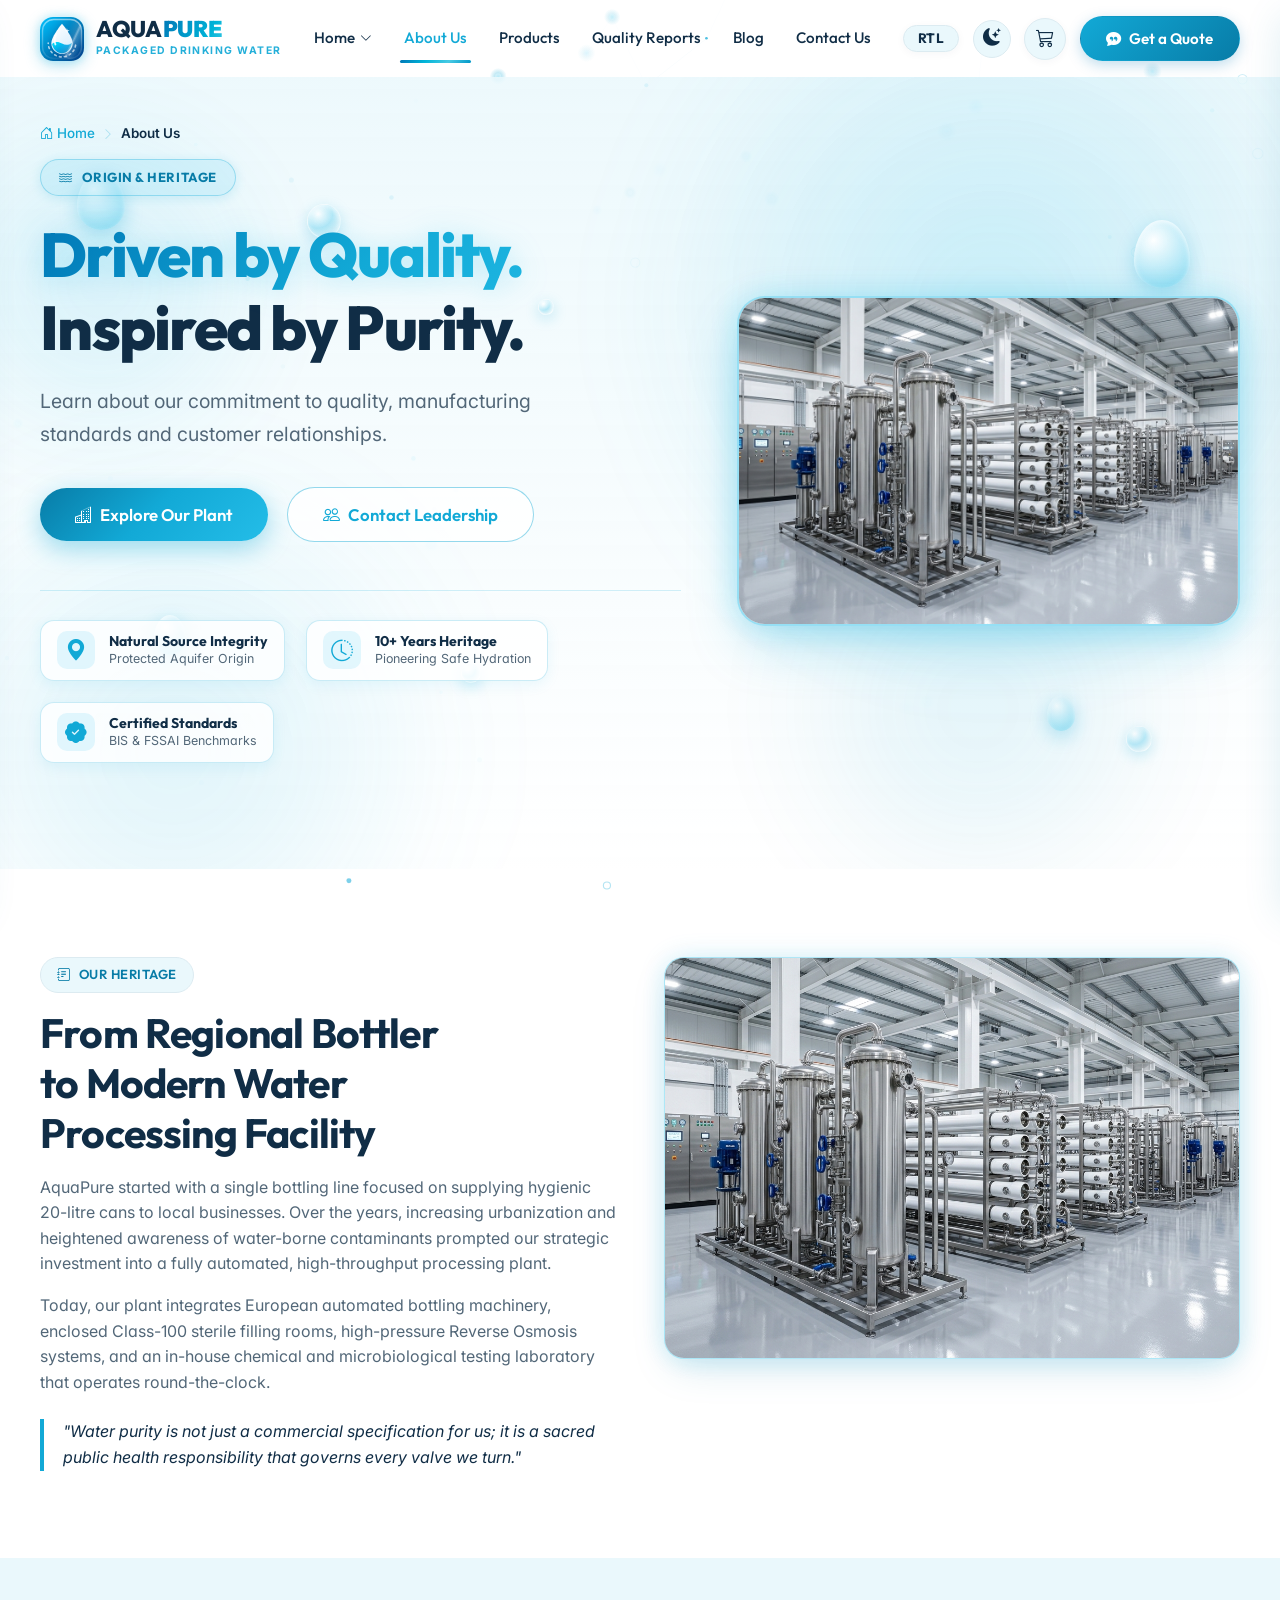
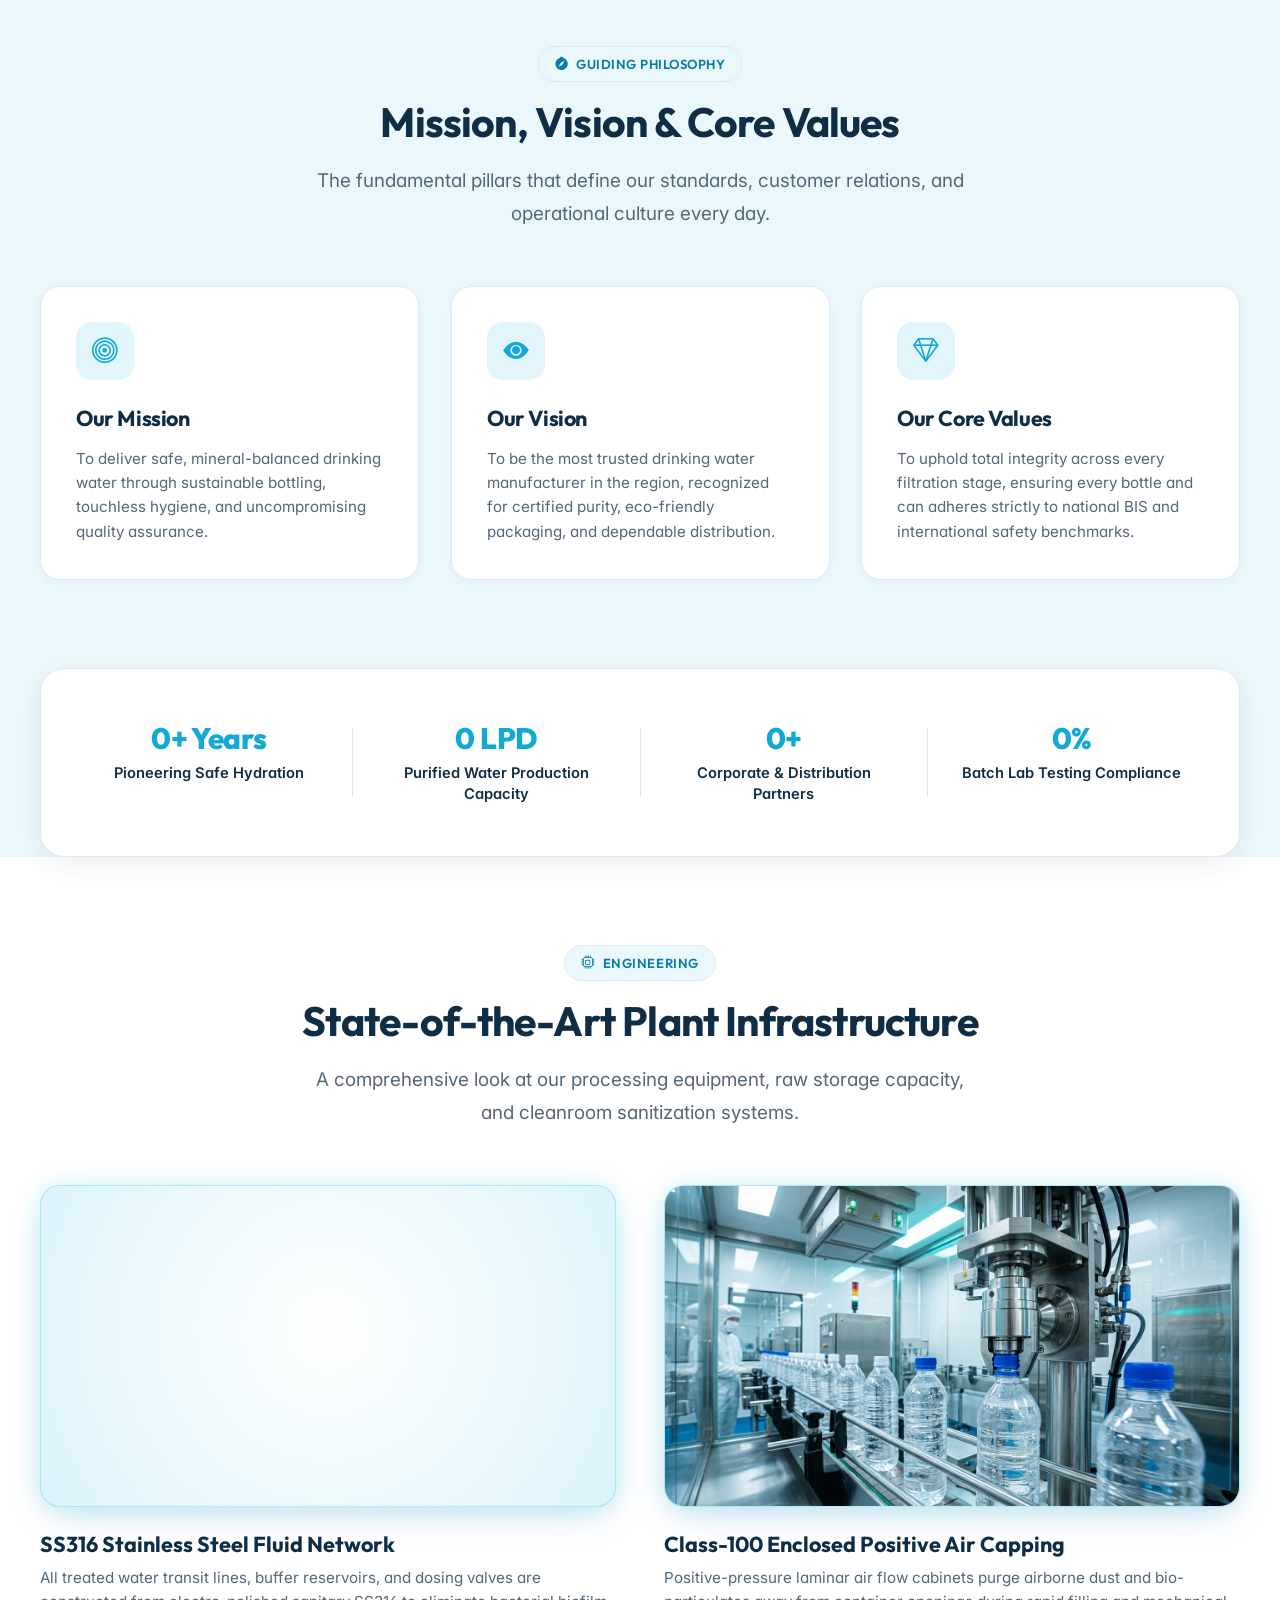
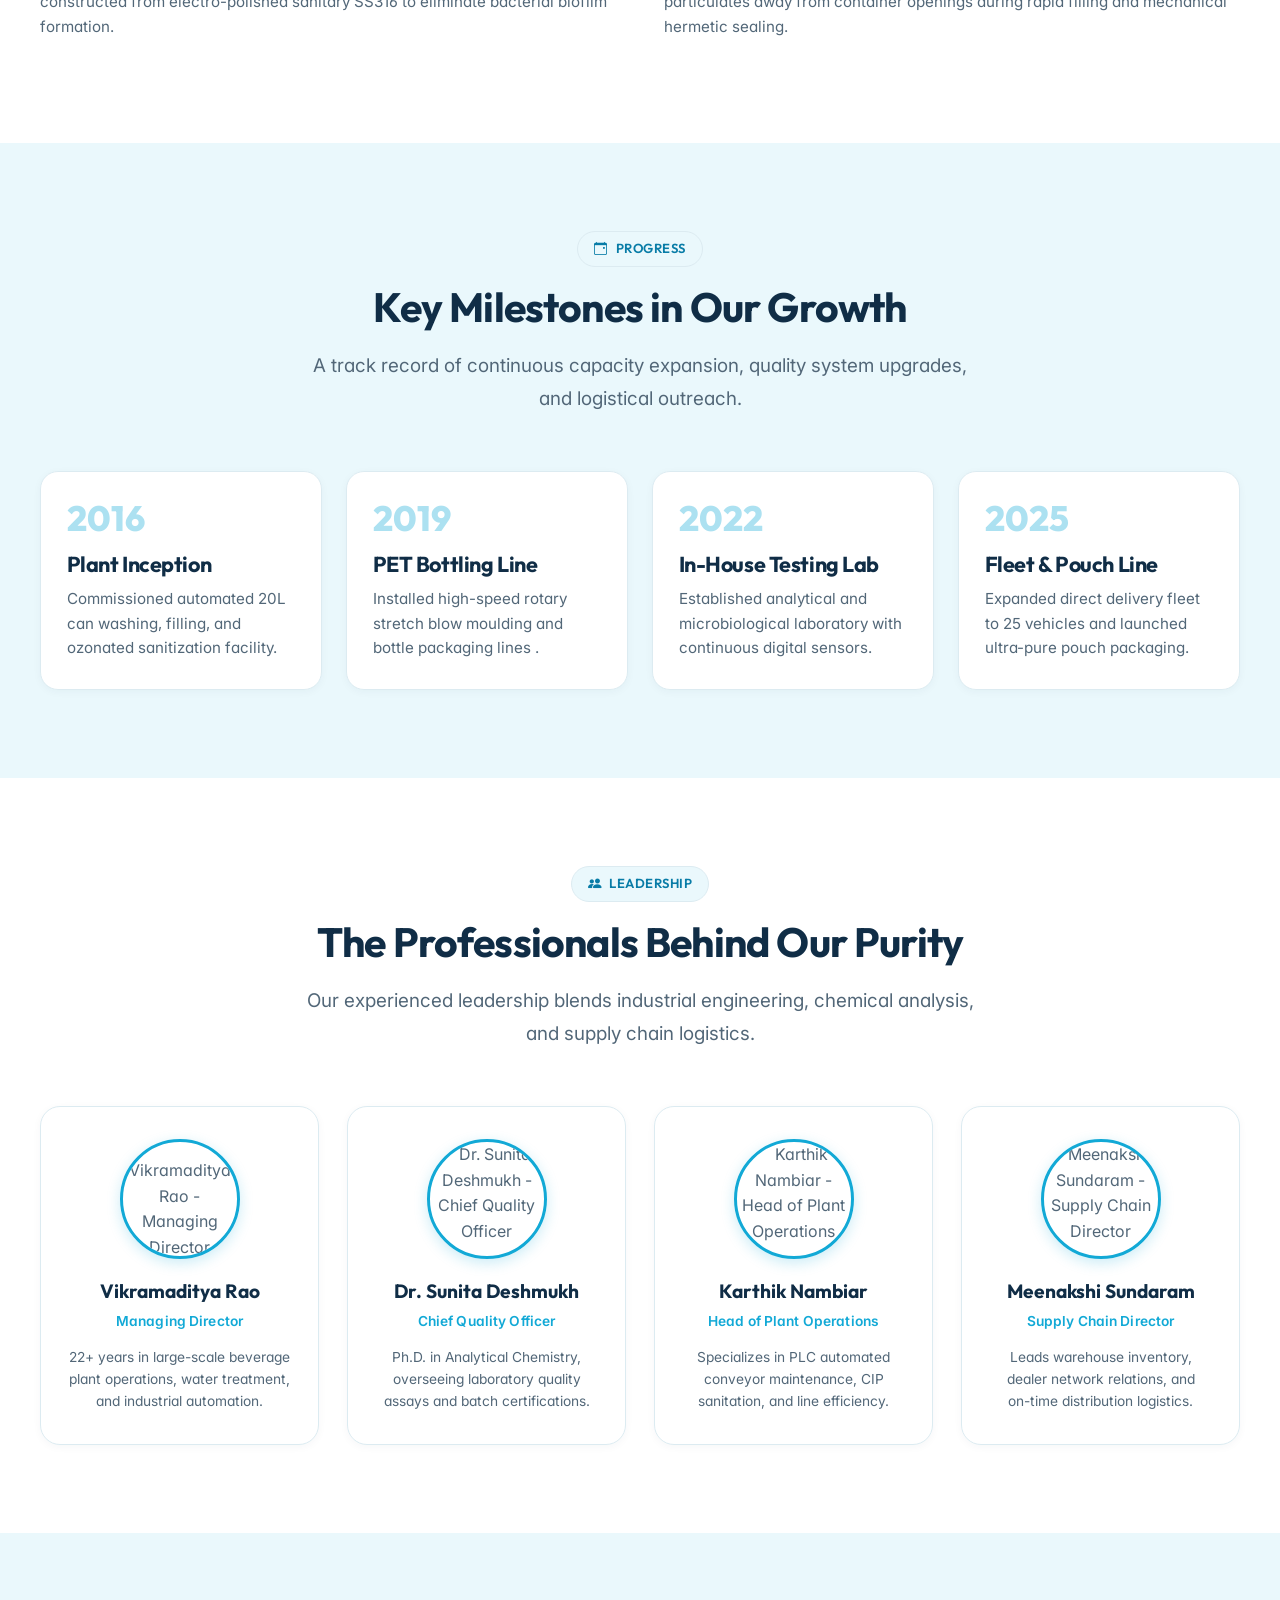
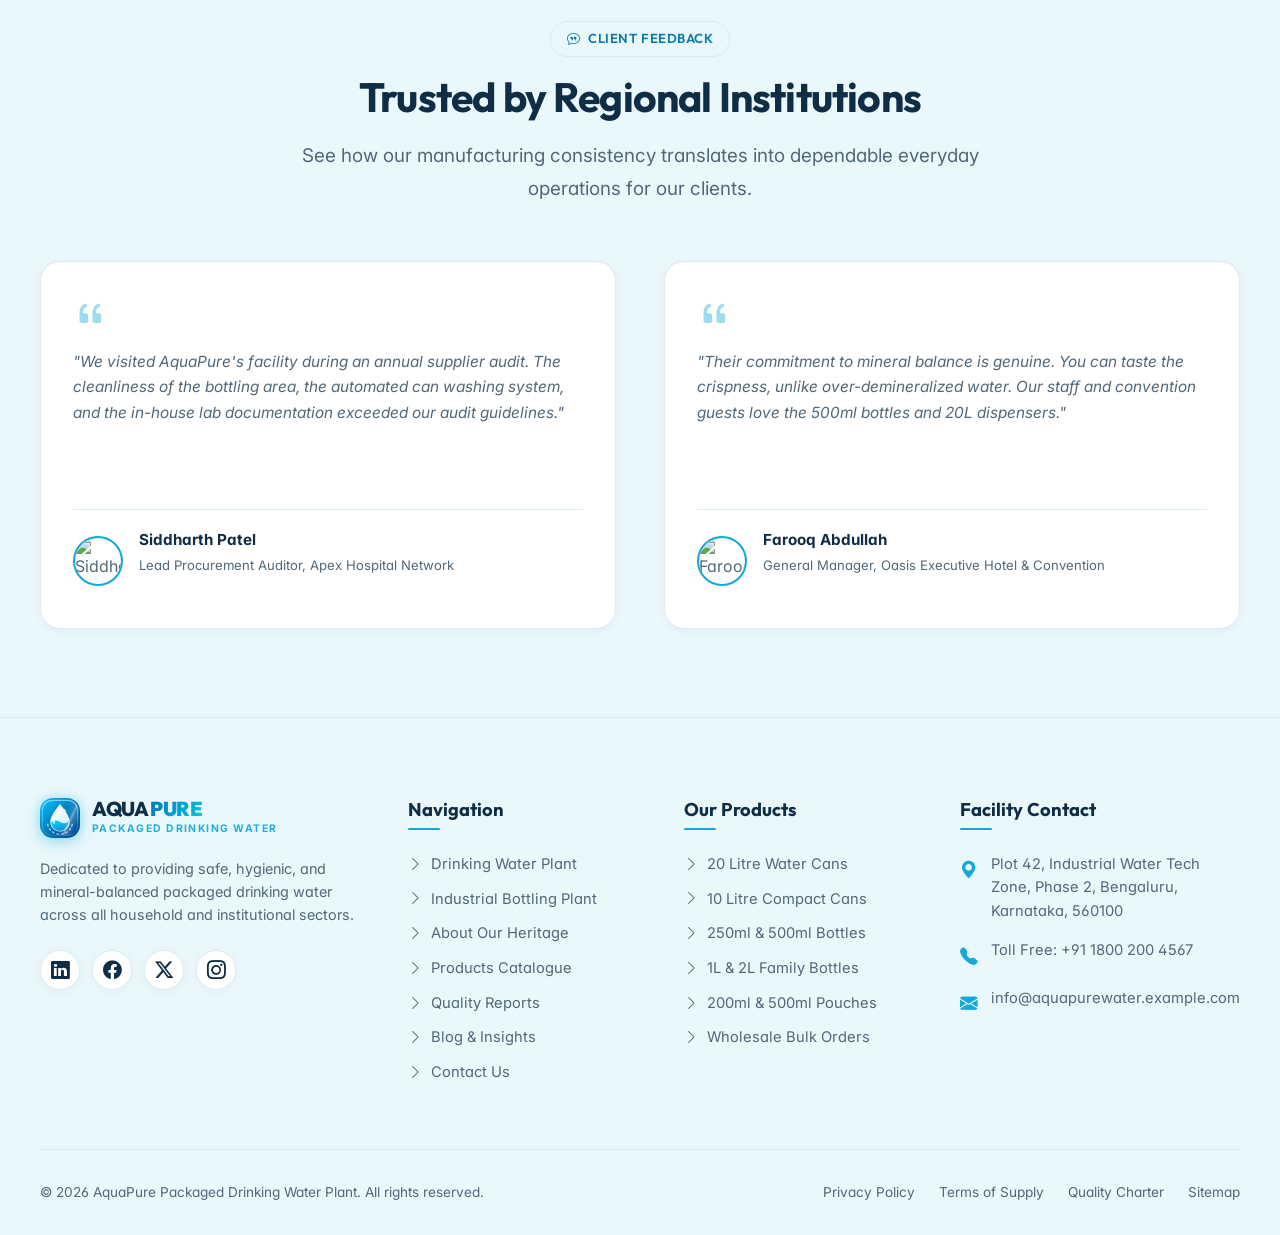
==== commit 1f52262c: "Fix website issues" ====
--- a/about.html
+++ b/about.html
@@ -57,7 +57,7 @@
 
   <!-- Custom Stylesheets -->
   <link rel="stylesheet" href="assets/css/themes.css">
-  <link rel="stylesheet" href="assets/css/style.css?v=4.7">
+  <link rel="stylesheet" href="assets/css/style.css?v=4.8">
   <link rel="stylesheet" href="assets/css/typography.css">
   <link rel="stylesheet" href="assets/css/animations.css">
   <link rel="stylesheet" href="assets/css/hero-animations.css?v=2.5">
@@ -149,6 +149,7 @@
             <a href="products.html" class="nav-link">Products</a>
           </li>
           <li class="nav-item"><a href="quality-reports.html" class="nav-link">Quality Reports</a></li>
+          <li class="nav-item"><a href="blog.html" class="nav-link">Blog</a></li>
           <li class="nav-item"><a href="contact.html" class="nav-link">Contact Us</a></li>
         </ul>
       </nav>
@@ -157,7 +158,6 @@
       <div class="nav-actions">
                         <!-- RTL Direction Toggle Button -->
         <button type="button" class="rtl-toggle-btn" aria-label="Toggle Direction: Right to Left (RTL)" title="Right to Left (RTL)">
-          <i class="bi bi-text-right dir-icon"></i>
           <span class="dir-label">RTL</span>
         </button>
 
@@ -208,6 +208,7 @@
       <li><a href="about.html" class="mobile-nav-link active">About Us</a></li>
       <li><a href="products.html" class="mobile-nav-link">Products</a></li>
       <li><a href="quality-reports.html" class="mobile-nav-link">Quality Reports</a></li>
+      <li><a href="blog.html" class="mobile-nav-link">Blog</a></li>
       <li><a href="contact.html" class="mobile-nav-link">Contact Us</a></li>
     </ul>
 
@@ -370,11 +371,11 @@
       <div class="container">
         <div class="stats-strip reveal-up">
           <div class="stat-item">
-            <div class="stat-number" data-count="10" data-suffix="+ Years">0+ Years</div>
+            <div class="stat-number" data-count="10" data-suffix="+ Years">0<span class="stat-unit">+ Years</span></div>
             <div class="stat-label">Pioneering Safe Hydration</div>
           </div>
           <div class="stat-item">
-            <div class="stat-number" data-count="250000" data-suffix=" LPD">0 LPD</div>
+            <div class="stat-number" data-count="250000" data-suffix=" LPD">0<span class="stat-unit">LPD</span></div>
             <div class="stat-label">Purified Water Production Capacity</div>
           </div>
           <div class="stat-item">
@@ -558,7 +559,7 @@
               <img src="https://images.unsplash.com/photo-1500648767791-00dcc994a43e?auto=format&fit=crop&w=200&q=80" 
                    alt="Siddharth Patel - Lead Procurement Auditor" 
                    class="author-avatar" 
-                   loading="lazy" decoding="async">
+                   loading="lazy" decoding="async">               
               <div class="author-info">
                 <strong>Siddharth Patel</strong>
                 <span>Lead Procurement Auditor, Apex Hospital Network</span>
@@ -592,9 +593,12 @@
     <div class="container">
       <div class="footer-grid">
         <div class="footer-col">
-          <a href="index.html" class="brand-logo" style="margin-bottom:1.2rem;">
-            <img src="assets/images/logo-icon.svg" alt="AquaPure Logo" class="brand-logo-emblem" width="36" height="36" style="width:36px; height:36px;" decoding="async">
-            <span class="brand-name" style="font-size:1.25rem;">AQUA<span>PURE</span></span>
+          <a href="index.html" class="brand-logo" aria-label="AquaPure Home" style="margin-bottom:1.2rem;">
+            <img src="assets/images/logo-icon.svg" alt="AquaPure Logo" class="brand-logo-emblem" width="40" height="40" style="width:40px; height:40px;" decoding="async">
+            <div class="brand-text">
+              <span class="brand-name" style="font-size:1.25rem;">AQUA<span>PURE</span></span>
+              <span class="brand-tagline">PACKAGED DRINKING WATER</span>
+            </div>
           </a>
           <p style="font-size:0.9rem; line-height:1.6; margin-bottom:1.5rem;">
             Dedicated to providing safe, hygienic, and mineral-balanced packaged drinking water across all household and institutional sectors.
@@ -615,6 +619,7 @@
             <li><a href="about.html"><i class="bi bi-chevron-right"></i> About Our Heritage</a></li>
             <li><a href="products.html"><i class="bi bi-chevron-right"></i> Products Catalogue</a></li>
             <li><a href="quality-reports.html"><i class="bi bi-chevron-right"></i> Quality Reports</a></li>
+            <li><a href="blog.html"><i class="bi bi-chevron-right"></i> Blog &amp; Insights</a></li>
             <li><a href="contact.html"><i class="bi bi-chevron-right"></i> Contact Us</a></li>
           </ul>
         </div>
@@ -708,7 +713,7 @@
   <!-- Scripts -->
   <script src="assets/js/theme.js?v=2.0"></script>
   <script src="assets/js/scroll-effects.js"></script>
-  <script src="assets/js/animations.js"></script>
+  <script src="assets/js/animations.js?v=4.8"></script>
   <script src="assets/js/main.js?v=3.9"></script>
 <script src="assets/js/cart.js"></script>
   <script src="assets/js/hero-animations.js" defer></script>
--- a/assets/css/themes.css
+++ b/assets/css/themes.css
@@ -220,6 +220,12 @@
   text-align: right;
 }
 
+[dir="rtl"] .stats-strip .stat-number,
+[dir="rtl"] .stats-strip .stat-label,
+[dir="rtl"] .stats-strip .stat-sublabel {
+  text-align: center;
+}
+
 /* Hero Section in RTL */
 [dir="rtl"] .hero-content {
   text-align: right;
--- a/assets/css/style.css
+++ b/assets/css/style.css
@@ -654,7 +654,7 @@
   font-weight: 700;
   display: inline-flex;
   align-items: center;
-  gap: 0.45rem;
+  justify-content: center;
   cursor: pointer;
   transition: all 0.25s cubic-bezier(0.16, 1, 0.3, 1);
   box-shadow: var(--shadow-sm);
@@ -1418,45 +1418,73 @@
   border-radius: 24px;
   border: 1px solid var(--border-color);
   box-shadow: var(--shadow-md);
-  padding: 3rem 2rem;
+  padding: 2.75rem 1.5rem;
   display: grid;
   grid-template-columns: repeat(4, 1fr);
-  gap: 1.5rem;
+  gap: 0;
+  align-items: stretch;
   text-align: center;
 }
 
 .stat-item {
   position: relative;
+  display: flex;
+  flex-direction: column;
+  align-items: center;
+  justify-content: flex-start;
+  padding: 0.5rem 1.25rem;
+  text-align: center;
+  box-sizing: border-box;
 }
 
 .stat-item:not(:last-child)::after {
   content: '';
   position: absolute;
   top: 15%;
+  bottom: 15%;
   inset-inline-end: 0;
-  height: 70%;
   width: 1px;
   background-color: var(--border-color);
 }
 
 .stat-number {
   font-family: var(--font-heading);
-  font-size: 2.8rem;
+  font-size: clamp(1.85rem, 2.3vw, 2.5rem);
   font-weight: 800;
   color: var(--primary-blue);
-  line-height: 1.1;
-  margin-bottom: 0.4rem;
+  line-height: 1.15;
+  margin-bottom: 0.5rem;
+  white-space: nowrap;
+  letter-spacing: -0.01em;
+  text-align: center;
+}
+
+.stat-unit {
+  font-size: 0.62em;
+  font-weight: 700;
+  margin-inline-start: 0.3rem;
+  opacity: 0.9;
+  letter-spacing: normal;
+  display: inline-block;
+  vertical-align: baseline;
 }
 
 .stat-label {
-  font-size: 0.95rem;
+  font-size: 0.92rem;
   font-weight: 600;
   color: var(--heading);
+  line-height: 1.4;
+  max-width: 220px;
+  margin-inline: auto;
+  text-align: center;
 }
 
 .stat-sublabel {
   font-size: 0.8rem;
   color: var(--body-text);
+  margin-top: 0.3rem;
+  line-height: 1.3;
+  text-align: center;
 }
 
 /* --- Interactive Purity / TDS Calculator Widget --- */
--- a/assets/css/responsive.css
+++ b/assets/css/responsive.css
@@ -229,7 +229,7 @@
 
   .stats-strip {
     grid-template-columns: repeat(2, 1fr);
-    gap: 2rem;
+    gap: 2.25rem 0;
   }
 
   .stat-item:nth-child(2)::after {
